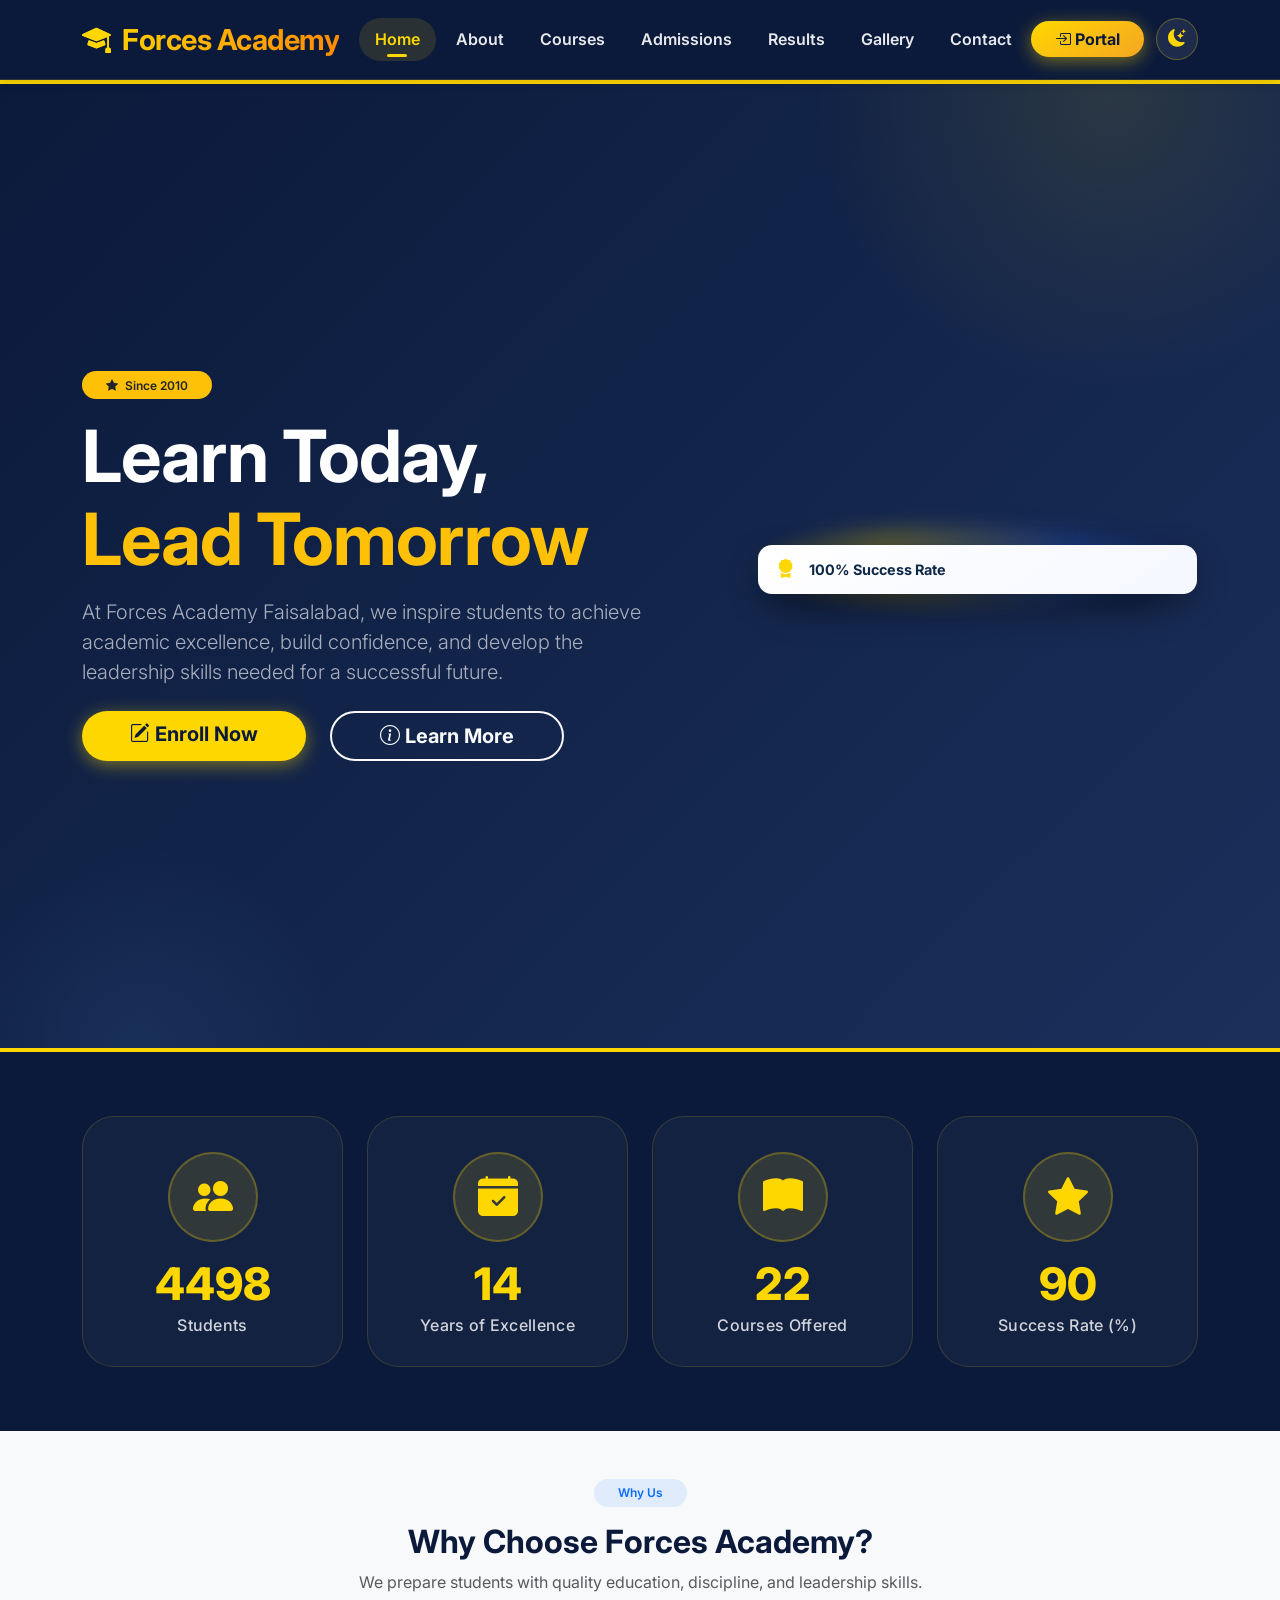
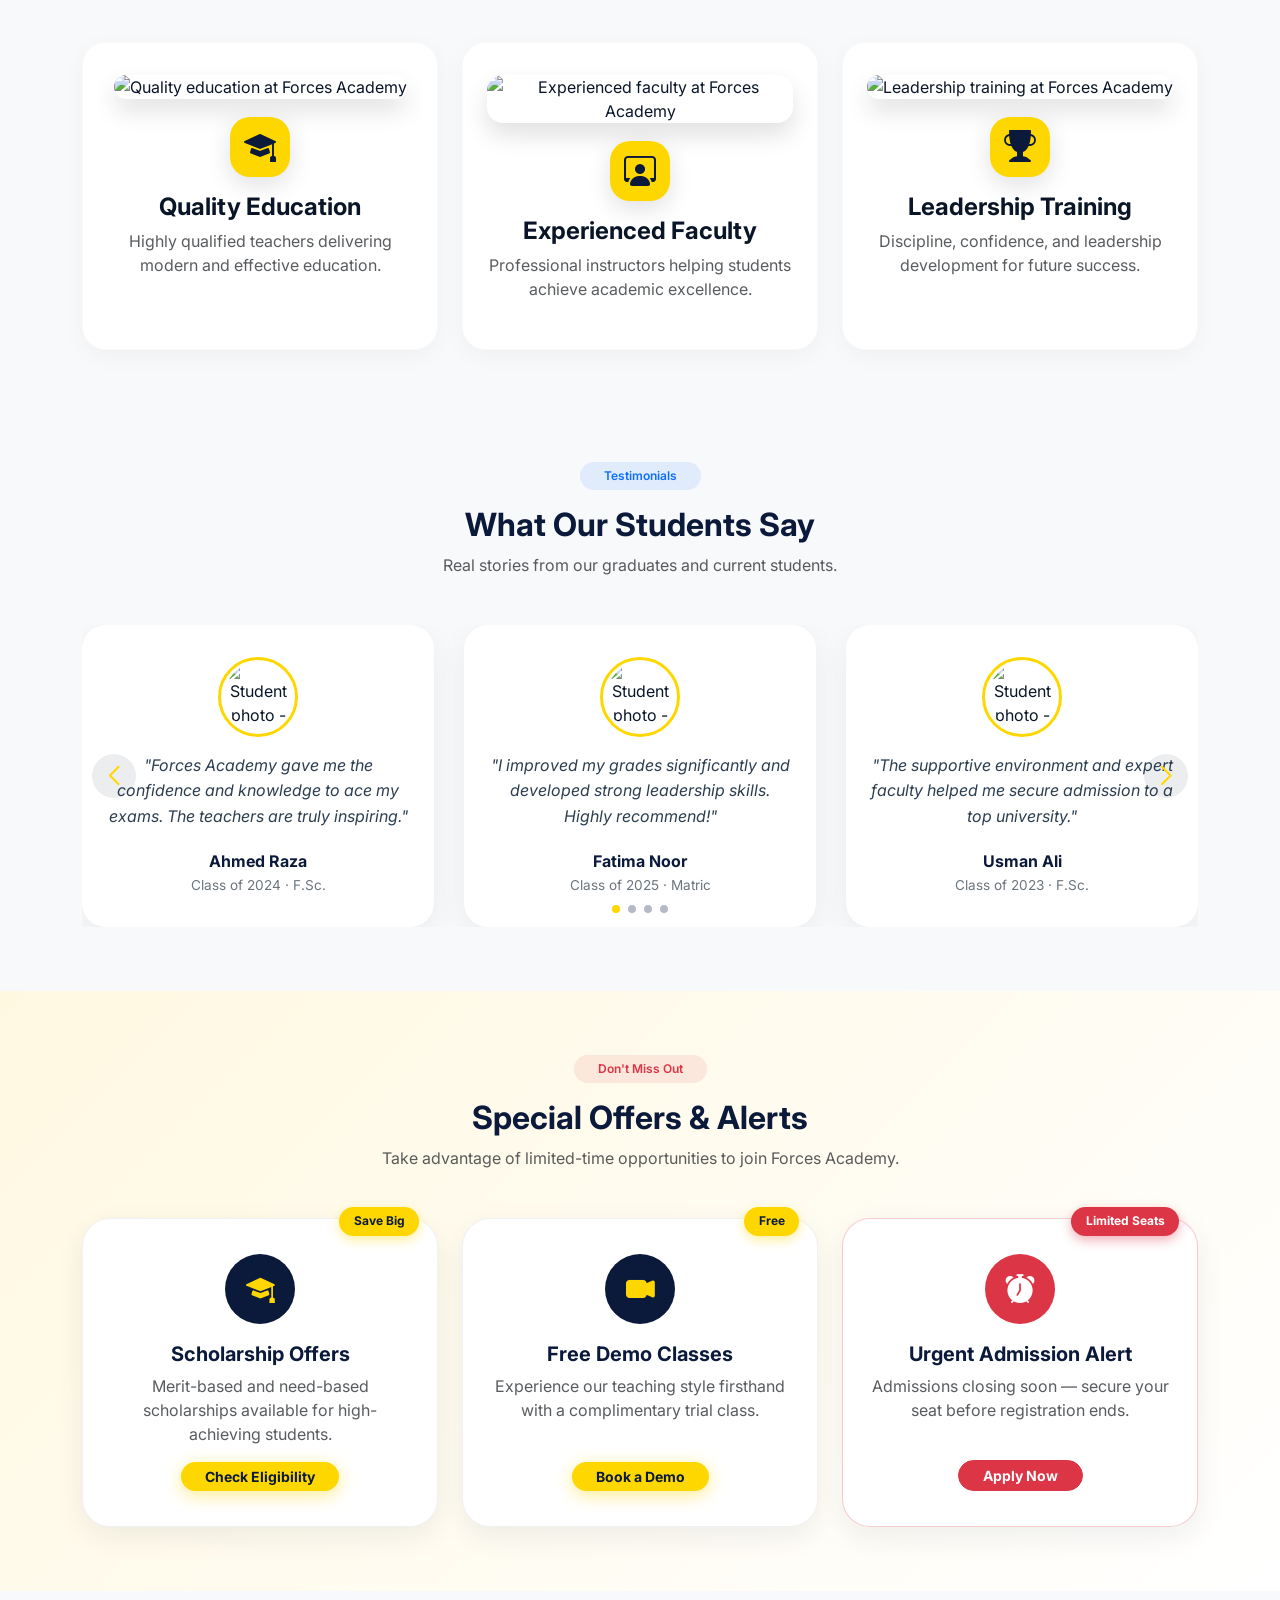
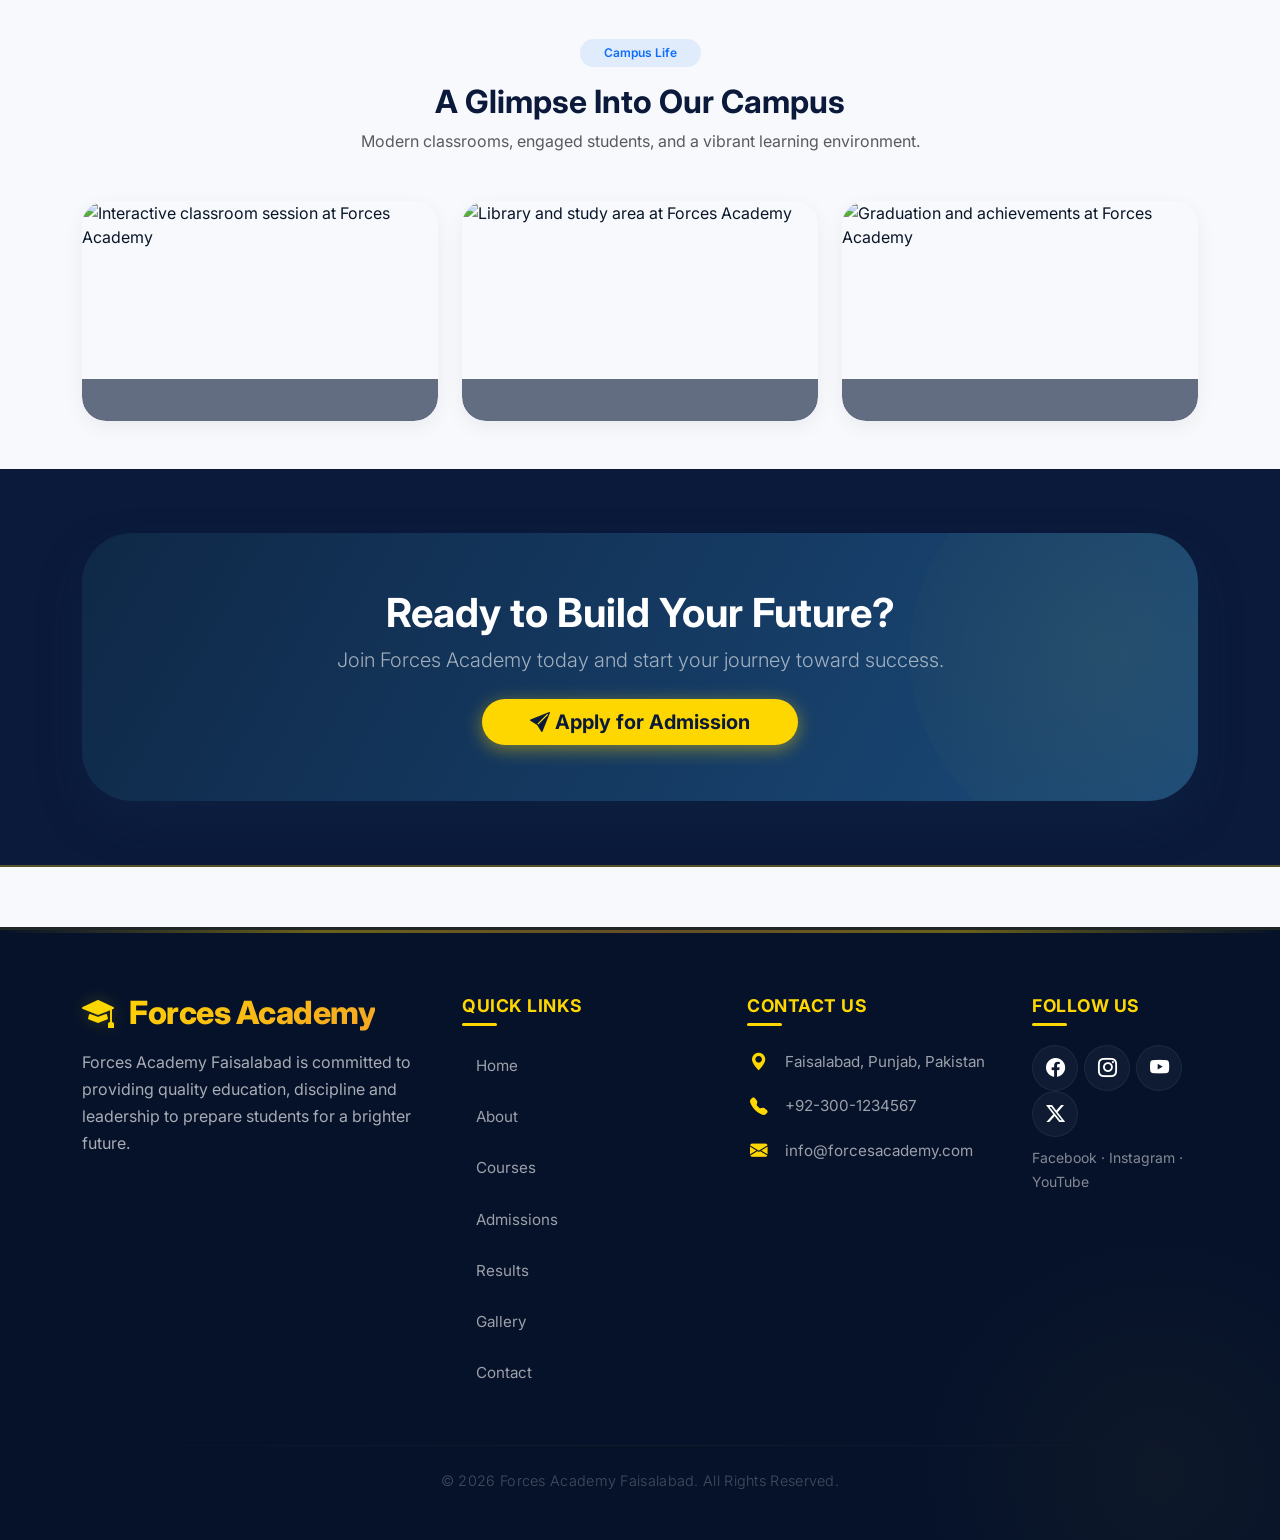
==== index.html @ ab567c05 "Describe the changes" ====
<!DOCTYPE html>
<html lang="en">

<head>
    <meta charset="UTF-8">
    <meta name="viewport" content="width=device-width, initial-scale=1.0">
    <title>Forces Academy Faisalabad</title>

    <!-- ===== SEO META TAGS ===== -->
    <meta name="description" content="Forces Academy Faisalabad offers quality education, experienced faculty and leadership training for Matric &amp; F.Sc students. Enroll today and lead tomorrow.">
    <meta name="keywords" content="Forces Academy, Forces Academy Faisalabad, best academy in Faisalabad, F.Sc academy, Matric academy, admissions Faisalabad, leadership training, tuition academy Punjab">
    <meta name="author" content="Forces Academy Faisalabad">
    <meta property="og:title" content="Forces Academy Faisalabad — Learn Today, Lead Tomorrow">
    <meta property="og:description" content="Quality education, experienced faculty and leadership training at Forces Academy Faisalabad. Join us and build your future today.">
    <meta property="og:type" content="website">
    <meta property="og:image" content="images/logo.png">
    <meta property="og:url" content="https://forcesacademyofficial.github.io/index.html">

    <!-- ===== FAVICON ===== -->
    <link rel="icon" type="image/svg+xml" href="data:image/svg+xml,%3Csvg xmlns='http://www.w3.org/2000/svg' viewBox='0 0 64 64'%3E%3Ccircle cx='32' cy='32' r='32' fill='%230b1a3b'/%3E%3Ctext x='32' y='42' font-size='26' font-family='Arial, sans-serif' font-weight='bold' fill='%23ffd700' text-anchor='middle'%3EFA%3C/text%3E%3C/svg%3E">

    <!-- Bootstrap CSS -->
    <link href="https://cdn.jsdelivr.net/npm/bootstrap@5.3.3/dist/css/bootstrap.min.css" rel="stylesheet">

    <!-- Bootstrap Icons -->
    <link rel="stylesheet" href="https://cdn.jsdelivr.net/npm/bootstrap-icons@1.11.3/font/bootstrap-icons.min.css">

    <!-- Google Fonts -->
    <link rel="preconnect" href="https://fonts.googleapis.com">
    <link rel="preconnect" href="https://fonts.gstatic.com" crossorigin>
    <link href="https://fonts.googleapis.com/css2?family=Inter:opsz,wght@14..32,400;14..32,600;14..32,700;14..32,800&display=swap" rel="stylesheet">

    <!-- Swiper.js CSS (Testimonials slider) -->
    <link rel="stylesheet" href="https://cdn.jsdelivr.net/npm/swiper@11/swiper-bundle.min.css" />

    <!-- Custom stylesheet -->
    <link rel="stylesheet" href="css/style.css">

    <style>
        /* ===== Smooth Scroll ===== */
        html {
            scroll-behavior: smooth;
        }

        /* ===== Back to Top Button ===== */
        #backToTopBtn {
            position: fixed;
            bottom: 30px;
            right: 30px;
            z-index: 1050;
            width: 50px;
            height: 50px;
            border-radius: 50%;
            background: #ffd700;
            color: #0b1a3b;
            border: none;
            font-size: 1.4rem;
            display: flex;
            align-items: center;
            justify-content: center;
            box-shadow: 0 8px 20px rgba(0, 0, 0, 0.25);
            opacity: 0;
            visibility: hidden;
            transform: translateY(20px);
            transition: opacity 0.3s ease, transform 0.3s ease, visibility 0.3s ease, background 0.2s ease;
            cursor: pointer;
        }
        #backToTopBtn.show {
            opacity: 1;
            visibility: visible;
            transform: translateY(0);
        }
        #backToTopBtn:hover {
            background: #e6c200;
            transform: translateY(-4px);
        }
        @media (max-width: 768px) {
            #backToTopBtn {
                bottom: 20px;
                right: 20px;
                width: 44px;
                height: 44px;
                font-size: 1.2rem;
            }
        }

        /* Gold top/bottom border lines on hero, matching other pages */
        #hero {
            border-top: 4px solid #ffd700;
            border-bottom: 4px solid #ffd700;
            position: relative;
            overflow: hidden;
        }

        /* =====================================================
           STEP 2 — PAGE LOAD ANIMATIONS
           ===================================================== */

        /* ---------- 1) Hero heading: fade in on page load ---------- */
        /* Subtle fade + gentle rise, staggered so heading leads the rest of the hero content in. */
        #hero .badge,
        #hero h1,
        #hero .lead,
        #hero .d-flex.flex-wrap.gap-3,
        #hero .hero-visual {
            opacity: 0;
            transform: translateY(24px);
            animation: heroFadeUp 0.8s ease forwards;
        }

        #hero .badge { animation-delay: 0.1s; }
        #hero h1     { animation-delay: 0.25s; }
        #hero .lead  { animation-delay: 0.4s; }
        #hero .d-flex.flex-wrap.gap-3 { animation-delay: 0.55s; }
        #hero .hero-visual { animation-delay: 0.4s; }

        @keyframes heroFadeUp {
            from { opacity: 0; transform: translateY(24px); }
            to   { opacity: 1; transform: translateY(0); }
        }

        /* Subtle floating motion for the achievement chip */
        #hero .float-chip {
            animation: chipFloat 3.2s ease-in-out infinite;
        }
        @keyframes chipFloat {
            0%, 100% { transform: translateY(0); }
            50% { transform: translateY(-8px); }
        }

        /* Smooth hover lift for the CTA buttons */
        #hero .btn {
            transition: transform 0.25s ease, box-shadow 0.25s ease;
        }
        #hero .btn:hover {
            transform: translateY(-3px);
            box-shadow: 0 8px 22px rgba(0,0,0,0.25);
        }

        /* ---------- 2) Stats cards: slide up when scrolled into view ---------- */
        /* ---------- 3) "Why Choose Us" cards: appear one by one with a slight delay ---------- */
        /* Both use the same base "hidden" state + fadeSlideUp keyframe. JS (IntersectionObserver)
           adds .reveal-in and staggers each item's animation-delay when the section enters the viewport. */
        .stat-item,
        .card-feature {
            opacity: 0;
            transform: translateY(35px);
        }
        .stat-item.reveal-in,
        .card-feature.reveal-in {
            animation: fadeSlideUp 0.7s ease forwards;
        }
        @keyframes fadeSlideUp {
            to {
                opacity: 1;
                transform: translateY(0);
            }
        }

        /* ===== STATS SECTION - ROUND DESIGN ===== */
        #stats-section {
            background: #0b1a3b;
            color: #fff;
            padding: 4rem 0;
        }

        .stat-item {
            text-align: center;
            background: rgba(255, 255, 255, 0.04);
            border: 1px solid rgba(255, 215, 0, 0.15);
            border-radius: 2rem;
            padding: 2.2rem 1rem 1.8rem;
            transition: all 0.3s ease;
        }

        .stat-item:hover {
            background: rgba(255, 255, 255, 0.07);
            border-color: rgba(255, 215, 0, 0.4);
            transform: translateY(-6px);
            box-shadow: 0 14px 32px rgba(0, 0, 0, 0.3);
        }

        .stat-icon {
            width: 90px;
            height: 90px;
            border-radius: 50%;
            background: rgba(255, 215, 0, 0.12);
            border: 2px solid rgba(255, 215, 0, 0.25);
            display: flex;
            align-items: center;
            justify-content: center;
            margin: 0 auto 1rem;
            transition: all 0.3s ease;
        }

        .stat-item:hover .stat-icon {
            background: rgba(255, 215, 0, 0.2);
            border-color: #ffd700;
            transform: scale(1.05);
        }

        .stat-icon i {
            font-size: 2.5rem;
            color: #ffd700;
        }

        .stat-number {
            font-size: 2.8rem;
            font-weight: 800;
            line-height: 1.2;
            color: #ffd700;
            margin-bottom: 0.1rem;
        }

        .stat-label {
            font-size: 1rem;
            opacity: 0.8;
            letter-spacing: 0.3px;
            font-weight: 500;
        }
        .section-divider{
            height: 80px;
            background: linear-gradient(
                to bottom,
                #1a2f5a,
                #10244d,
                #0b1a3b
            );
        }

        /* ===== TESTIMONIALS SECTION ===== */
        #testimonials-section {
            background: #f8f9fa;
            padding: 4rem 0;
        }

        .testimonial-card {
            background: #fff;
            border-radius: 1.5rem;
            padding: 2rem 1.5rem;
            box-shadow: 0 8px 30px rgba(0, 0, 0, 0.06);
            text-align: center;
            transition: transform 0.2s ease;
            height: 100%;
            display: flex;
            flex-direction: column;
            justify-content: center;
        }

        .testimonial-card:hover {
            transform: translateY(-4px);
        }

        .testimonial-avatar {
            width: 80px;
            height: 80px;
            border-radius: 50%;
            object-fit: cover;
            margin: 0 auto 1rem;
            border: 3px solid #ffd700;
            padding: 3px;
            background: #fff;
        }

        .testimonial-quote {
            font-size: 1rem;
            color: #2c3e50;
            font-style: italic;
            margin-bottom: 1.25rem;
            line-height: 1.6;
            flex: 1;
        }

        .testimonial-name {
            font-weight: 700;
            color: #0b1a3b;
            margin-bottom: 0.1rem;
        }

        .testimonial-class {
            font-size: 0.85rem;
            color: #6c757d;
        }

        /* Swiper custom overrides */
        .swiper-button-next,
        .swiper-button-prev {
            color: #ffd700 !important;
            background: rgba(11, 26, 59, 0.08);
            width: 44px;
            height: 44px;
            border-radius: 50%;
            transition: background 0.2s;
        }

        .swiper-button-next:hover,
        .swiper-button-prev:hover {
            background: rgba(11, 26, 59, 0.16);
        }

        .swiper-button-next::after,
        .swiper-button-prev::after {
            font-size: 1.2rem !important;
            font-weight: 700;
        }

        .swiper-pagination-bullet {
            background: #0b1a3b !important;
            opacity: 0.3;
        }
        .swiper-pagination-bullet-active {
            background: #ffd700 !important;
            opacity: 1;
        }

        /* ===== ADDITIONAL CTA BANNER (Scholarship / Demo / Urgent) ===== */
        #extra-cta {
            background: linear-gradient(135deg, #fff8e1 0%, #ffffff 100%);
            padding: 4rem 0;
        }

        .promo-card {
            background: #fff;
            border-radius: 1.75rem;
            padding: 2.2rem 1.6rem;
            text-align: center;
            height: 100%;
            box-shadow: 0 10px 30px rgba(11, 26, 59, 0.07);
            border: 1px solid rgba(11, 26, 59, 0.06);
            transition: 0.25s ease;
            position: relative;
            display: flex;
            flex-direction: column;
        }
        .promo-card p {
            flex: 1;
        }
        .promo-card .btn {
            align-self: center;
        }
        .promo-card:hover {
            transform: translateY(-6px);
            box-shadow: 0 18px 40px rgba(11, 26, 59, 0.12);
        }
        .promo-card .promo-icon {
            width: 70px;
            height: 70px;
            border-radius: 50%;
            background: #0b1a3b;
            color: #ffd700;
            font-size: 1.8rem;
            display: flex;
            align-items: center;
            justify-content: center;
            margin: 0 auto 1.1rem;
        }
        .promo-card.urgent {
            border: 1px solid rgba(220, 53, 69, 0.25);
        }
        .promo-card.urgent .promo-icon {
            background: #dc3545;
            color: #fff;
            animation: pulseRing 1.8s ease-in-out infinite;
        }
        @keyframes pulseRing {
            0%, 100% { box-shadow: 0 0 0 0 rgba(220, 53, 69, 0.35); }
            50% { box-shadow: 0 0 0 10px rgba(220, 53, 69, 0); }
        }
        .promo-badge {
            position: absolute;
            top: -12px;
            right: 18px;
            background: #ffd700;
            color: #0b1a3b;
            font-weight: 700;
            font-size: 0.75rem;
            padding: 0.35rem 0.9rem;
            border-radius: 50px;
            box-shadow: 0 4px 12px rgba(255, 215, 0, 0.4);
        }
        .promo-badge.urgent-badge {
            background: #dc3545;
            color: #fff;
            box-shadow: 0 4px 12px rgba(220, 53, 69, 0.4);
        }
        .promo-card h5 {
            color: #0b1a3b;
            font-weight: 700;
        }

        /* ===== MAIN CTA SECTION (Separate from Footer) ===== */
        #main-cta{
            background: #0b1a3b;
            padding: 4rem 0;
            margin-bottom: 60px;
            border-bottom: 2px solid rgba(255,215,0,0.3);
        }

        /* Footer */
        footer{
            background: #06122a;
            padding: 4rem 0 2rem;
            margin-top: 60px;
        }

        /* ---- rest of the page styling ---- */
        body {
            font-family: 'Inter', sans-serif;
        }

        #mainNav {
            background: #0b1a3b;
            box-shadow: 0 2px 10px rgba(0, 0, 0, 0.15);
            padding: 0.8rem 0;
        }
        .navbar-brand {
            font-size: 1.5rem;
            letter-spacing: -0.5px;
        }
        .navbar-brand i {
            color: #ffd700;
        }
        .nav-link {
            color: rgba(255, 255, 255, 0.7) !important;
            font-weight: 600;
            padding: 0.6rem 1rem !important;
            border-radius: 50px;
            transition: all 0.2s;
        }
        .nav-link:hover,
        .nav-link.active {
            color: #fff !important;
            background: rgba(255, 215, 0, 0.15);
        }
        .btn-warning {
            background: #ffd700;
            border: none;
            color: #0b1a3b;
        }
        .btn-warning:hover {
            background: #e6c200;
            color: #0b1a3b;
        }

        /* ===== Student Portal button — made to stand out clearly ===== */
        .btn-portal {
            background: linear-gradient(135deg, #ffe14d, #ffd700);
            color: #0b1a3b !important;
            font-weight: 800;
            box-shadow: 0 0 0 2px rgba(255, 215, 0, 0.25), 0 6px 16px rgba(255, 215, 0, 0.35);
            transition: transform 0.25s ease, box-shadow 0.25s ease, background 0.2s ease;
        }
        .btn-portal:hover {
            background: linear-gradient(135deg, #fff3b0, #ffd700);
            color: #0b1a3b !important;
            transform: translateY(-3px);
            box-shadow: 0 0 0 2px rgba(255, 215, 0, 0.4), 0 10px 24px rgba(255, 215, 0, 0.45);
        }

        #hero {
            background: linear-gradient(135deg, #0b1a3b 0%, #1a2f5a 100%);
            min-height: 100vh;
            display: flex;
            align-items: center;
        }
        #hero .overlay {
            width: 100%;
            padding: 2rem 0;
        }
        #hero .hero-visual {
            position: relative;
            display: inline-block;
        }
        #hero .hero-visual img {
            max-width: 100%;
            height: auto;
            border-radius: 30px;
            box-shadow: 0 20px 40px rgba(0, 0, 0, 0.4);
        }
        #hero .float-chip {
            position: absolute;
            bottom: 10px;
            right: -10px;
            background: #ffd700;
            color: #0b1a3b;
            font-weight: 700;
            padding: 0.6rem 1.5rem;
            border-radius: 50px;
            box-shadow: 0 8px 20px rgba(255, 215, 0, 0.35);
            font-size: 0.95rem;
        }
        #hero .float-chip i {
            margin-right: 6px;
        }

        /* features */
        .card-feature {
            background: #fff;
            border-radius: 1.5rem;
            padding: 2rem 1.5rem;
            box-shadow: 0 6px 24px rgba(0, 0, 0, 0.04);
            transition: 0.2s;
            position: relative;
            overflow: hidden;
        }
        .card-feature:hover {
            box-shadow: 0 12px 36px rgba(0, 0, 0, 0.08);
        }
        .card-feature .icon {
            width: 60px;
            height: 60px;
            border-radius: 20px;
            background: #ffd700;
            color: #0b1a3b;
            font-size: 2rem;
            display: flex;
            align-items: center;
            justify-content: center;
            margin: 0 auto 1rem;
        }
        .feature-img {
            width: 100%;
            height: 160px;
            object-fit: cover;
            border-radius: 1rem;
            margin-bottom: 1rem;
        }

        #campus-gallery .gallery-item {
            border-radius: 1.5rem;
            overflow: hidden;
            position: relative;
            box-shadow: 0 6px 20px rgba(0, 0, 0, 0.06);
        }
        #campus-gallery .gallery-item img {
            width: 100%;
            height: 220px;
            object-fit: cover;
            transition: 0.3s;
        }
        #campus-gallery .gallery-item:hover img {
            transform: scale(1.02);
        }
        #campus-gallery .gallery-caption {
            position: absolute;
            bottom: 0;
            left: 0;
            width: 100%;
            padding: 0.8rem 1rem;
            background: rgba(11, 26, 59, 0.7);
            color: #fff;
            font-weight: 600;
            backdrop-filter: blur(4px);
        }

        /* ===== FOOTER - SEPARATED SECTIONS ===== */
        footer {
            background: #06122a;
            padding: 4rem 0 2rem;
            color: #fff;
        }

        .footer-brand {
            font-size: 1.8rem;
            font-weight: 800;
            margin-bottom: 1rem;
        }
        .footer-brand i {
            color: #ffd700;
        }
        .footer-about-text {
            color: rgba(255, 255, 255, 0.65);
            font-size: 1rem;
            line-height: 1.7;
        }

        .footer-heading {
            color: #ffd700;
            font-size: 1.1rem;
            font-weight: 700;
            margin-bottom: 1.2rem;
            letter-spacing: 0.5px;
            position: relative;
            padding-bottom: 0.6rem;
        }
        .footer-heading::after {
            content: '';
            position: absolute;
            bottom: 0;
            left: 0;
            width: 35px;
            height: 3px;
            background: #ffd700;
            border-radius: 10px;
        }

        .quick-link {
            color: rgba(255, 255, 255, 0.6);
            text-decoration: none;
            transition: 0.2s;
            display: inline-block;
            margin-bottom: 0.4rem;
            font-size: 0.95rem;
        }
        .quick-link:hover {
            color: #ffd700;
            padding-left: 6px;
        }

        .contact-info {
            color: rgba(255, 255, 255, 0.6);
            margin-bottom: 0.6rem;
            font-size: 0.95rem;
            display: flex;
            align-items: center;
            gap: 8px;
        }
        .contact-info i {
            color: #ffd700;
            width: 22px;
            font-size: 1.1rem;
            flex-shrink: 0;
        }

        .social-link {
            display: inline-flex;
            align-items: center;
            justify-content: center;
            width: 44px;
            height: 44px;
            border-radius: 50%;
            background: rgba(255, 255, 255, 0.06);
            color: #fff;
            font-size: 1.3rem;
            transition: 0.2s;
            text-decoration: none;
            margin-right: 6px;
        }
        .social-link:hover {
            background: #ffd700;
            color: #0b1a3b;
            transform: translateY(-3px);
        }

        .footer-divider {
            border-color: rgba(255, 255, 255, 0.08);
            margin: 2rem 0 1.5rem;
        }
        .copyright {
            color: rgba(255, 255, 255, 0.4);
            font-size: 0.9rem;
            text-align: center;
        }

        @media (max-width: 768px) {
            .stat-number {
                font-size: 2.2rem;
            }
            .stat-icon {
                width: 70px;
                height: 70px;
            }
            .stat-icon i {
                font-size: 2rem;
            }
            #hero .display-2 {
                font-size: 2.6rem;
            }
            #hero .float-chip {
                position: relative;
                bottom: auto;
                right: auto;
                margin-top: 1rem;
                display: inline-block;
            }
            .cta-section {
                padding: 2rem 1.5rem;
            }
            .footer-heading::after {
                left: 50%;
                transform: translateX(-50%);
            }
            .footer-heading {
                text-align: center;
            }
            .contact-info {
                justify-content: center;
            }
            .quick-link {
                display: block;
                text-align: center;
            }
            .social-link {
                margin: 0 4px;
            }
        }

        /* ===== DARK MODE TOGGLE BUTTON ===== */
        #darkModeToggle {
            width: 42px;
            height: 42px;
            border-radius: 50%;
            display: inline-flex;
            align-items: center;
            justify-content: center;
            background: rgba(255, 255, 255, 0.08);
            border: 1px solid rgba(255, 215, 0, 0.3);
            color: #ffd700;
            font-size: 1.1rem;
            transition: 0.25s ease;
            margin-left: 0.75rem;
        }
        #darkModeToggle:hover {
            background: rgba(255, 215, 0, 0.18);
            transform: translateY(-2px) rotate(15deg);
        }

        /* ===== DARK MODE THEME ===== */
        body.dark-mode {
            background: #0a1226;
            color: #e6e8ee;
        }
        body.dark-mode #features,
        body.dark-mode #campus-gallery {
            background: #0f1a34 !important;
        }
        body.dark-mode .card-feature {
            background: #16213f;
            box-shadow: 0 6px 24px rgba(0, 0, 0, 0.35);
        }
        body.dark-mode .card-feature h4 {
            color: #f2f2f2;
        }
        body.dark-mode .card-feature p.text-muted {
            color: #a9b1c6 !important;
        }
        body.dark-mode #testimonials-section {
            background: #0f1a34;
        }
        body.dark-mode .testimonial-card {
            background: #16213f;
            box-shadow: 0 8px 30px rgba(0, 0, 0, 0.35);
        }
        body.dark-mode .testimonial-quote {
            color: #dcdfe6;
        }
        body.dark-mode .testimonial-name {
            color: #ffd700;
        }
        body.dark-mode .testimonial-class {
            color: #a9b1c6;
        }
        body.dark-mode #extra-cta {
            background: linear-gradient(135deg, #16213f 0%, #0f1a34 100%);
        }
        body.dark-mode .promo-card {
            background: #16213f;
            border-color: rgba(255, 215, 0, 0.08);
        }
        body.dark-mode .promo-card h5,
        body.dark-mode .promo-card p {
            color: #e6e8ee !important;
        }
        body.dark-mode .text-primary {
            color: #ffd700 !important;
        }
        body.dark-mode h2,
        body.dark-mode h3 {
            color: #f2f2f2;
        }
        body.dark-mode .text-muted {
            color: #a9b1c6 !important;
        }
        body.dark-mode #campus-gallery .gallery-item {
            box-shadow: 0 6px 20px rgba(0, 0, 0, 0.35);
        }
        body.dark-mode .bg-light {
            background: #0f1a34 !important;
        }

        /* Respect users who prefer reduced motion */
        @media (prefers-reduced-motion: reduce) {
            #hero .badge,
            #hero h1,
            #hero .lead,
            #hero .d-flex.flex-wrap.gap-3,
            #hero .hero-visual,
            #hero .float-chip,
            .stat-item,
            .card-feature {
                animation: none !important;
                opacity: 1 !important;
                transform: none !important;
            }
        }
    </style>
</head>

<body>
    <!-- Apply saved theme immediately to avoid a flash of the wrong mode -->
    <script>
        if (localStorage.getItem('theme') === 'dark') {
            document.body.classList.add('dark-mode');
        }
    </script>

    <!-- ================= NAVBAR ================= -->
    <nav class="navbar navbar-expand-lg navbar-dark sticky-top" id="mainNav">
        <div class="container">
            <a class="navbar-brand fw-bold" href="index.html">
                <i class="bi bi-mortarboard-fill"></i> Forces Academy
            </a>
            <button class="navbar-toggler border-0" type="button" data-bs-toggle="collapse" data-bs-target="#navMenu">
                <span class="navbar-toggler-icon"></span>
            </button>
            <div class="collapse navbar-collapse" id="navMenu">
                <ul class="navbar-nav mx-auto gap-1">
                    <li class="nav-item"><a class="nav-link active" href="index.html">Home</a></li>
                    <li class="nav-item"><a class="nav-link" href="about.html">About</a></li>
                    <li class="nav-item"><a class="nav-link" href="courses.html">Courses</a></li>
                    <li class="nav-item"><a class="nav-link" href="admissions.html">Admissions</a></li>
                    <li class="nav-item"><a class="nav-link" href="results.html">Results</a></li>
                    <li class="nav-item"><a class="nav-link" href="gallery.html">Gallery</a></li>
                    <li class="nav-item"><a class="nav-link" href="contact.html">Contact</a></li>
                </ul>
                <a href="#" class="btn btn-warning btn-portal rounded-pill px-4 fw-bold">
                    <i class="bi bi-box-arrow-in-right"></i> Portal
                </a>
                <button id="darkModeToggle" type="button" title="Toggle dark mode" aria-label="Toggle dark mode">
                    <i class="bi bi-moon-stars-fill" id="darkModeIcon"></i>
                </button>
            </div>
        </div>
    </nav>

    <!-- ================= HERO SECTION ================= -->
    <section id="hero">
        <div class="overlay">
            <div class="container">
                <div class="row align-items-center min-vh-100 py-5">
                    <div class="col-lg-7 text-white">
                        <span class="badge bg-warning text-dark px-4 py-2 rounded-pill mb-3 fw-semibold">
                            <i class="bi bi-star-fill me-1"></i> Since 2010
                        </span>
                        <h1 class="display-2 fw-bold mb-3">
                            Learn Today, <br><span class="text-warning">Lead Tomorrow</span>
                        </h1>
                        <p class="lead mb-4 opacity-75" style="max-width: 90%;">
                            At Forces Academy Faisalabad, we inspire students to achieve academic excellence,
                            build confidence, and develop the leadership skills needed for a successful future.
                        </p>
                        <div class="d-flex flex-wrap gap-3">
                            <a href="admissions.html" class="btn btn-warning btn-lg rounded-pill px-5 me-2 fw-bold">
                                <i class="bi bi-pencil-square"></i> Enroll Now
                            </a>
                            <a href="about.html" class="btn btn-outline-light btn-lg rounded-pill px-5 fw-bold">
                                <i class="bi bi-info-circle"></i> Learn More
                            </a>
                        </div>
                    </div>
                    <div class="col-lg-5 text-center mt-4 mt-lg-0">
                        <div class="hero-visual d-inline-block">
                            <img src="https://static-assets.codecademy.com/assets/homepage/value-props/v1/module-2-desktop.webp"
                                 alt="Students learning at Forces Academy Faisalabad" 
                                 loading="eager"
                                 width="500" height="400">
                            <div class="float-chip">
                                <i class="bi bi-award-fill"></i> 100% Success Rate
                            </div>
                        </div>
                    </div>
                </div>
            </div>
        </div>
    </section>

    <section id="stats-section">
        <div class="container">
            <div class="row g-4 text-center">

                <!-- Students -->
                <div class="col-lg-3 col-md-6 col-12">
                    <div class="stat-item">
                        <div class="stat-icon">
                            <i class="bi bi-people-fill"></i>
                        </div>
                        <div class="stat-number" data-count="5000">0</div>
                        <div class="stat-label">Students</div>
                    </div>
                </div>

                <!-- Years -->
                <div class="col-lg-3 col-md-6 col-12">
                    <div class="stat-item">
                        <div class="stat-icon">
                            <i class="bi bi-calendar-check-fill"></i>
                        </div>
                        <div class="stat-number" data-count="16">0</div>
                        <div class="stat-label">Years of Excellence</div>
                    </div>
                </div>

                <!-- Courses -->
                <div class="col-lg-3 col-md-6 col-12">
                    <div class="stat-item">
                        <div class="stat-icon">
                            <i class="bi bi-book-fill"></i>
                        </div>
                        <div class="stat-number" data-count="25">0</div>
                        <div class="stat-label">Courses Offered</div>
                    </div>
                </div>

                <!-- Success -->
                <div class="col-lg-3 col-md-6 col-12">
                    <div class="stat-item">
                        <div class="stat-icon">
                            <i class="bi bi-star-fill"></i>
                        </div>
                        <div class="stat-number" data-count="100">0</div>
                        <div class="stat-label">Success Rate (%)</div>
                    </div>
                </div>

            </div>
        </div>
    </section>

    <!-- ================= FEATURES SECTION ================= -->
    <section class="py-5 bg-light" id="features">
        <div class="container">
            <div class="text-center mb-5">
                <span class="badge bg-primary bg-opacity-10 text-primary px-4 py-2 rounded-pill fw-semibold">Why Us</span>
                <h2 class="fw-bold mt-3" style="color: #0b1a3b;">Why Choose Forces Academy?</h2>
                <p class="text-muted" style="max-width: 600px; margin: 0 auto;">
                    We prepare students with quality education, discipline, and leadership skills.
                </p>
            </div>

            <div class="row g-4">
                <div class="col-md-4">
                    <div class="card-feature h-100 text-center">
                        <img class="feature-img" src="https://images.unsplash.com/photo-1509062522246-3755977927d7?auto=format&fit=crop&w=600&q=80" alt="Quality education at Forces Academy" loading="lazy" width="600" height="160">
                        <div class="icon"><i class="bi bi-mortarboard-fill"></i></div>
                        <h4 class="fw-bold mt-2">Quality Education</h4>
                        <p class="text-muted">Highly qualified teachers delivering modern and effective education.</p>
                    </div>
                </div>
                <div class="col-md-4">
                    <div class="card-feature h-100 text-center">
                        <img class="feature-img" src="https://images.unsplash.com/photo-1580582932707-520aed937b7b?auto=format&fit=crop&w=600&q=80" alt="Experienced faculty at Forces Academy" loading="lazy" width="600" height="160">
                        <div class="icon"><i class="bi bi-person-workspace"></i></div>
                        <h4 class="fw-bold mt-2">Experienced Faculty</h4>
                        <p class="text-muted">Professional instructors helping students achieve academic excellence.</p>
                    </div>
                </div>
                <div class="col-md-4">
                    <div class="card-feature h-100 text-center">
                        <img class="feature-img" src="https://images.unsplash.com/photo-1523240795612-9a054b0db644?auto=format&fit=crop&w=600&q=80" alt="Leadership training at Forces Academy" loading="lazy" width="600" height="160">
                        <div class="icon"><i class="bi bi-trophy-fill"></i></div>
                        <h4 class="fw-bold mt-2">Leadership Training</h4>
                        <p class="text-muted">Discipline, confidence, and leadership development for future success.</p>
                    </div>
                </div>
            </div>
        </div>
    </section>

    <!-- ================= TESTIMONIALS SLIDER ================= -->
    <section id="testimonials-section">
        <div class="container">
            <div class="text-center mb-5">
                <span class="badge bg-primary bg-opacity-10 text-primary px-4 py-2 rounded-pill fw-semibold">Testimonials</span>
                <h2 class="fw-bold mt-3" style="color: #0b1a3b;">What Our Students Say</h2>
                <p class="text-muted" style="max-width: 600px; margin: 0 auto;">Real stories from our graduates and current students.</p>
            </div>

            <!-- Swiper -->
            <div class="swiper testimonialSwiper">
                <div class="swiper-wrapper">
                    <!-- Card 1 -->
                    <div class="swiper-slide">
                        <div class="testimonial-card">
                            <img src="https://randomuser.me/api/portraits/men/32.jpg" alt="Student photo - Ahmed Raza" class="testimonial-avatar" loading="lazy" width="80" height="80">
                            <p class="testimonial-quote">"Forces Academy gave me the confidence and knowledge to ace my exams. The teachers are truly inspiring."</p>
                            <div class="testimonial-name">Ahmed Raza</div>
                            <div class="testimonial-class">Class of 2024 · F.Sc.</div>
                        </div>
                    </div>
                    <!-- Card 2 -->
                    <div class="swiper-slide">
                        <div class="testimonial-card">
                            <img src="https://randomuser.me/api/portraits/women/44.jpg" alt="Student photo - Fatima Noor" class="testimonial-avatar" loading="lazy" width="80" height="80">
                            <p class="testimonial-quote">"I improved my grades significantly and developed strong leadership skills. Highly recommend!"</p>
                            <div class="testimonial-name">Fatima Noor</div>
                            <div class="testimonial-class">Class of 2025 · Matric</div>
                        </div>
                    </div>
                    <!-- Card 3 -->
                    <div class="swiper-slide">
                        <div class="testimonial-card">
                            <img src="https://randomuser.me/api/portraits/men/75.jpg" alt="Student photo - Usman Ali" class="testimonial-avatar" loading="lazy" width="80" height="80">
                            <p class="testimonial-quote">"The supportive environment and expert faculty helped me secure admission to a top university."</p>
                            <div class="testimonial-name">Usman Ali</div>
                            <div class="testimonial-class">Class of 2023 · F.Sc.</div>
                        </div>
                    </div>
                    <!-- Card 4 -->
                    <div class="swiper-slide">
                        <div class="testimonial-card">
                            <img src="https://randomuser.me/api/portraits/women/68.jpg" alt="Student photo - Sana Tariq" class="testimonial-avatar" loading="lazy" width="80" height="80">
                            <p class="testimonial-quote">"Forces Academy is more than a school; it's a community that pushes you to be your best self."</p>
                            <div class="testimonial-name">Sana Tariq</div>
                            <div class="testimonial-class">Class of 2026 · Intermediate</div>
                        </div>
                    </div>
                </div>

                <!-- Navigation buttons -->
                <div class="swiper-button-next"></div>
                <div class="swiper-button-prev"></div>
                <div class="swiper-pagination"></div>
            </div>
        </div>
    </section>

    <!-- ================= ADDITIONAL CTA BANNER (Scholarship / Demo / Urgent) ================= -->
    <section id="extra-cta">
        <div class="container">
            <div class="text-center mb-5">
                <span class="badge bg-danger bg-opacity-10 text-danger px-4 py-2 rounded-pill fw-semibold">Don't Miss Out</span>
                <h2 class="fw-bold mt-3" style="color: #0b1a3b;">Special Offers &amp; Alerts</h2>
                <p class="text-muted" style="max-width: 600px; margin: 0 auto;">
                    Take advantage of limited-time opportunities to join Forces Academy.
                </p>
            </div>
            <div class="row g-4">
                <div class="col-md-4">
                    <div class="promo-card h-100">
                        <span class="promo-badge">Save Big</span>
                        <div class="promo-icon"><i class="bi bi-mortarboard-fill"></i></div>
                        <h5>Scholarship Offers</h5>
                        <p class="text-muted mb-3">Merit-based and need-based scholarships available for high-achieving students.</p>
                        <a href="admissions.html" class="btn btn-warning rounded-pill px-4 fw-bold btn-sm">Check Eligibility</a>
                    </div>
                </div>
                <div class="col-md-4">
                    <div class="promo-card h-100">
                        <span class="promo-badge">Free</span>
                        <div class="promo-icon"><i class="bi bi-camera-video-fill"></i></div>
                        <h5>Free Demo Classes</h5>
                        <p class="text-muted mb-3">Experience our teaching style firsthand with a complimentary trial class.</p>
                        <a href="contact.html" class="btn btn-warning rounded-pill px-4 fw-bold btn-sm">Book a Demo</a>
                    </div>
                </div>
                <div class="col-md-4">
                    <div class="promo-card urgent h-100">
                        <span class="promo-badge urgent-badge">Limited Seats</span>
                        <div class="promo-icon"><i class="bi bi-alarm-fill"></i></div>
                        <h5>Urgent Admission Alert</h5>
                        <p class="text-muted mb-3">Admissions closing soon — secure your seat before registration ends.</p>
                        <a href="admissions.html" class="btn btn-danger rounded-pill px-4 fw-bold btn-sm">Apply Now</a>
                    </div>
                </div>
            </div>
        </div>
    </section>

    <!-- ================= CAMPUS GALLERY SECTION ================= -->
    <section class="py-5" id="campus-gallery">
        <div class="container">
            <div class="text-center mb-5">
                <span class="badge bg-primary bg-opacity-10 text-primary px-4 py-2 rounded-pill fw-semibold">Campus Life</span>
                <h2 class="fw-bold mt-3" style="color: #0b1a3b;">A Glimpse Into Our Campus</h2>
                <p class="text-muted" style="max-width: 600px; margin: 0 auto;">
                    Modern classrooms, engaged students, and a vibrant learning environment.
                </p>
            </div>
            <div class="row g-4">
                <div class="col-md-4">
                    <div class="gallery-item">
                        <img src="https://images.unsplash.com/photo-1571260899304-425eee4c7efc?auto=format&fit=crop&w=700&q=80" alt="Interactive classroom session at Forces Academy" loading="lazy" width="700" height="220">
                        <div class="gallery-caption">Interactive Classrooms</div>
                    </div>
                </div>
                <div class="col-md-4">
                    <div class="gallery-item">
                        <img src="https://images.unsplash.com/photo-1497633762265-9d179a990aa6?auto=format&fit=crop&w=700&q=80" alt="Library and study area at Forces Academy" loading="lazy" width="700" height="220">
                        <div class="gallery-caption">Library &amp; Study Zones</div>
                    </div>
                </div>
                <div class="col-md-4">
                    <div class="gallery-item">
                        <img src="https://images.unsplash.com/photo-1541339907198-e08756dedf3f?auto=format&fit=crop&w=700&q=80" alt="Graduation and achievements at Forces Academy" loading="lazy" width="700" height="220">
                        <div class="gallery-caption">Celebrating Achievements</div>
                    </div>
                </div>
            </div>
        </div>
    </section>

    <!-- ================= MAIN CTA SECTION (Separate from Footer) ================= -->
    <section id="main-cta">
        <div class="container">
            <div class="cta-section text-center text-white">
                <h2 class="fw-bold display-6">Ready to Build Your Future?</h2>
                <p class="lead opacity-75 mb-4">Join Forces Academy today and start your journey toward success.</p>
                <a href="admissions.html" class="btn btn-warning btn-lg rounded-pill px-5 fw-bold">
                    <i class="bi bi-send-fill"></i> Apply for Admission
                </a>
            </div>
        </div>
    </section>

    <!-- ================= FOOTER - SEPARATED SECTIONS ================= -->
    <footer>
        <div class="container">
            <div class="row g-4">

                <!-- ===== COLUMN 1: ACADEMY INFO ===== -->
                <div class="col-lg-4 col-md-6">
                    <h3 class="footer-brand">
                        <i class="bi bi-mortarboard-fill"></i> Forces Academy
                    </h3>
                    <p class="footer-about-text">
                        Forces Academy Faisalabad is committed to providing quality education, discipline and leadership to prepare students for a brighter future.
                    </p>
                </div>

                <!-- ===== COLUMN 2: QUICK LINKS ===== -->
                <div class="col-lg-3 col-md-6">
                    <h5 class="footer-heading">Quick Links</h5>
                    <ul class="list-unstyled">
                        <li><a href="index.html" class="quick-link">Home</a></li>
                        <li><a href="about.html" class="quick-link">About</a></li>
                        <li><a href="courses.html" class="quick-link">Courses</a></li>
                        <li><a href="admissions.html" class="quick-link">Admissions</a></li>
                        <li><a href="results.html" class="quick-link">Results</a></li>
                        <li><a href="gallery.html" class="quick-link">Gallery</a></li>
                        <li><a href="contact.html" class="quick-link">Contact</a></li>
                    </ul>
                </div>

                <!-- ===== COLUMN 3: CONTACT US ===== -->
                <div class="col-lg-3 col-md-6">
                    <h5 class="footer-heading">Contact Us</h5>
                    <p class="contact-info">
                        <i class="bi bi-geo-alt-fill"></i> Faisalabad, Punjab, Pakistan
                    </p>
                    <p class="contact-info">
                        <i class="bi bi-telephone-fill"></i> +92-300-1234567
                    </p>
                    <p class="contact-info">
                        <i class="bi bi-envelope-fill"></i> info@forcesacademy.com
                    </p>
                </div>

                <!-- ===== COLUMN 4: FOLLOW US ===== -->
                <div class="col-lg-2 col-md-6">
                    <h5 class="footer-heading">Follow Us</h5>
                    <div class="d-flex flex-wrap">
                        <a href="https://www.facebook.com/forcesacademyofficial" 
                           target="_blank" 
                           class="social-link facebook"
                           title="Follow us on Facebook">
                            <i class="bi bi-facebook"></i>
                        </a>
                        <a href="https://www.instagram.com/forcesacademyofficial" 
                           target="_blank" 
                           class="social-link instagram"
                           title="Follow us on Instagram">
                            <i class="bi bi-instagram"></i>
                        </a>
                        <a href="https://www.youtube.com/@forcesacademyofficial" 
                           target="_blank" 
                           class="social-link youtube"
                           title="Subscribe on YouTube">
                            <i class="bi bi-youtube"></i>
                        </a>
                        <a href="https://twitter.com/forcesacademy" 
                           target="_blank" 
                           class="social-link twitter"
                           title="Follow us on Twitter">
                            <i class="bi bi-twitter-x"></i>
                        </a>
                    </div>
                    <div class="mt-2">
                        <small class="text-white-50">Facebook · Instagram · YouTube</small>
                    </div>
                </div>

            </div>

            <hr class="footer-divider">
            <div class="text-center">
                <p class="copyright">© 2026 Forces Academy Faisalabad. All Rights Reserved.</p>
            </div>
        </div>
    </footer>

    <!-- ================= BACK TO TOP BUTTON ================= -->
    <button id="backToTopBtn" type="button" aria-label="Back to top" title="Back to top">
        <i class="bi bi-arrow-up"></i>
    </button>

    <!-- Bootstrap JS -->
    <script src="https://cdn.jsdelivr.net/npm/bootstrap@5.3.3/dist/js/bootstrap.bundle.min.js"></script>

    <!-- Swiper.js JS -->
    <script src="https://cdn.jsdelivr.net/npm/swiper@11/swiper-bundle.min.js"></script>

    <!-- ================= INLINE JS (Stats + Swiper + Reveal Animations) ================= -->
    <script>
        document.addEventListener('DOMContentLoaded', function() {

            // ---------- DARK MODE TOGGLE ----------
            const darkModeToggle = document.getElementById('darkModeToggle');
            const darkModeIcon = document.getElementById('darkModeIcon');

            function syncDarkModeIcon() {
                if (document.body.classList.contains('dark-mode')) {
                    darkModeIcon.className = 'bi bi-sun-fill';
                } else {
                    darkModeIcon.className = 'bi bi-moon-stars-fill';
                }
            }
            syncDarkModeIcon();

            darkModeToggle.addEventListener('click', function() {
                document.body.classList.toggle('dark-mode');
                const isDark = document.body.classList.contains('dark-mode');
                localStorage.setItem('theme', isDark ? 'dark' : 'light');
                syncDarkModeIcon();
            });

            // ---------- STAGGERED "APPEAR ONE BY ONE" REVEAL ----------
            // Used for: (a) the stats cards, (b) the "Why Choose Us" feature cards.
            // Each item's animation-delay is set based on its position, so items in the
            // same row/section fade + slide up one after another instead of all at once.
            function staggerReveal(itemSelector, containerEl, baseDelay) {
                if (!containerEl) return;
                const items = containerEl.querySelectorAll(itemSelector);
                const revealObserver = new IntersectionObserver((entries) => {
                    entries.forEach(entry => {
                        if (entry.isIntersecting) {
                            items.forEach((item, i) => {
                                item.style.animationDelay = (i * baseDelay) + 'ms';
                                item.classList.add('reveal-in');
                            });
                            revealObserver.unobserve(entry.target);
                        }
                    });
                }, { threshold: 0.2 });
                revealObserver.observe(containerEl);
            }

            // Stats cards: slide up together with a light 120ms stagger when the section scrolls into view.
            staggerReveal('.stat-item', document.getElementById('stats-section'), 120);

            // "Why Choose Us" cards: appear one by one with a 150ms delay between each.
            staggerReveal('.card-feature', document.getElementById('features'), 150);

            // ---------- ANIMATED STATS COUNTER ----------
            const statsSection = document.getElementById('stats-section');
            const statNumbers = document.querySelectorAll('.stat-number');
            let animated = false;

            function animateStats() {
                if (animated) return;
                animated = true;

                statNumbers.forEach(stat => {
                    const target = parseInt(stat.getAttribute('data-count'), 10);
                    const duration = 2000; // 2 seconds
                    const startTime = performance.now();

                    function updateCounter(currentTime) {
                        const elapsed = currentTime - startTime;
                        const progress = Math.min(elapsed / duration, 1);
                        // Ease-out cubic
                        const eased = 1 - Math.pow(1 - progress, 3);
                        const current = Math.round(eased * target);
                        stat.textContent = current;

                        if (progress < 1) {
                            requestAnimationFrame(updateCounter);
                        } else {
                            stat.textContent = target;
                        }
                    }
                    requestAnimationFrame(updateCounter);
                });
            }

            // Intersection Observer for stats
            const observer = new IntersectionObserver((entries) => {
                entries.forEach(entry => {
                    if (entry.isIntersecting) {
                        animateStats();
                        observer.unobserve(entry.target);
                    }
                });
            }, {
                threshold: 0.3
            });

            if (statsSection) {
                observer.observe(statsSection);
            }

            // ---------- TESTIMONIALS SLIDER (Swiper) ----------
            const swiper = new Swiper('.testimonialSwiper', {
                loop: true,
                autoplay: {
                    delay: 3500,
                    disableOnInteraction: false,
                },
                slidesPerView: 1,
                spaceBetween: 24,
                pagination: {
                    el: '.swiper-pagination',
                    clickable: true,
                },
                navigation: {
                    nextEl: '.swiper-button-next',
                    prevEl: '.swiper-button-prev',
                },
                breakpoints: {
                    768: {
                        slidesPerView: 2,
                        spaceBetween: 30,
                    },
                    1024: {
                        slidesPerView: 3,
                        spaceBetween: 30,
                    }
                }
            });

            // ---------- BACK TO TOP BUTTON ----------
            const backToTopBtn = document.getElementById('backToTopBtn');

            function toggleBackToTopBtn() {
                if (window.scrollY > 300) {
                    backToTopBtn.classList.add('show');
                } else {
                    backToTopBtn.classList.remove('show');
                }
            }

            window.addEventListener('scroll', toggleBackToTopBtn);
            toggleBackToTopBtn();

            backToTopBtn.addEventListener('click', function() {
                window.scrollTo({
                    top: 0,
                    behavior: 'smooth'
                });
            });

        });
    </script>

</body>

</html>
---- css/style.css ----
/* ============================================================
   HOME PAGE - FORCES ACADEMY
   Theme: Navy Blue & Gold | Font: Inter
   ============================================================ */

/* ---------- RESET & BASE ---------- */
* {
    margin: 0;
    padding: 0;
    box-sizing: border-box;
}

body {
    font-family: 'Inter', sans-serif;
    scroll-behavior: smooth;
    background: #f0f4ff;
    color: #0a1628;
}

/* ---------- NAVBAR ---------- */
#mainNav {
    background: linear-gradient(145deg, #0f2847, #1a3f6e);
    backdrop-filter: blur(6px);
    padding: 0.8rem 0;
    transition: all 0.3s ease;
    border-bottom: 1px solid rgba(255, 215, 0, 0.15);
    box-shadow: 0 4px 25px rgba(10, 26, 58, 0.35);
}

#mainNav .navbar-brand {
    letter-spacing: -0.5px;
    font-weight: 800;
    font-size: 1.8rem;
    background: linear-gradient(to right, #ffd700, #ff8c00);
    -webkit-background-clip: text;
    -webkit-text-fill-color: transparent;
    background-clip: text;
}

#mainNav .navbar-brand i {
    -webkit-text-fill-color: initial;
    color: #ffd700;
    margin-right: 6px;
}

#mainNav .navbar-toggler {
    border-color: rgba(255, 215, 0, 0.3);
}

#mainNav .navbar-toggler:focus {
    box-shadow: 0 0 0 3px rgba(255, 215, 0, 0.3);
}

.navbar-nav .nav-link {
    font-weight: 600;
    font-size: 1rem;
    padding: 0.6rem 1.2rem;
    color: rgba(255, 255, 255, 0.9) !important;
    transition: 0.3s;
    border-radius: 40px;
    position: relative;
}

.navbar-nav .nav-link:hover,
.navbar-nav .nav-link.active {
    color: #ffd700 !important;
    background: rgba(255, 215, 0, 0.12);
}

.navbar-nav .nav-link.active::after {
    content: '';
    position: absolute;
    bottom: 4px;
    left: 50%;
    transform: translateX(-50%);
    width: 20px;
    height: 3px;
    background: #ffd700;
    border-radius: 10px;
}

/* ---------- BUTTONS ---------- */
.btn-warning {
    background: linear-gradient(145deg, #ffd700, #f5a623);
    border: none;
    color: #0f2847;
    font-weight: 700;
    transition: 0.3s;
    box-shadow: 0 4px 18px rgba(255, 215, 0, 0.45);
}

.btn-warning:hover {
    transform: translateY(-2px);
    box-shadow: 0 8px 28px rgba(255, 215, 0, 0.6);
    background: linear-gradient(145deg, #ffe44d, #f5a623);
    color: #0f2847;
}

.btn-outline-light {
    border-width: 2px;
    font-weight: 600;
    transition: 0.3s;
}

.btn-outline-light:hover {
    background: rgba(255, 255, 255, 0.12);
    transform: translateY(-2px);
}

/* ---------- HERO SECTION ---------- */
#hero {
    background: linear-gradient(135deg, #0f2847 0%, #1a4a7a 50%, #0f2847 100%);
    position: relative;
    overflow: hidden;
}

#hero::before {
    content: '';
    position: absolute;
    top: -30%;
    right: -10%;
    width: 600px;
    height: 600px;
    background: radial-gradient(circle, rgba(255, 215, 0, 0.10) 0%, transparent 70%);
    border-radius: 50%;
    pointer-events: none;
}

#hero::after {
    content: '';
    position: absolute;
    bottom: -20%;
    left: -5%;
    width: 400px;
    height: 400px;
    background: radial-gradient(circle, rgba(100, 180, 255, 0.08) 0%, transparent 70%);
    border-radius: 50%;
    pointer-events: none;
}

#hero .overlay {
    position: relative;
    z-index: 2;
    padding: 2rem 0;
}

#hero h1.display-2 {
    font-weight: 800;
    line-height: 1.15;
    letter-spacing: -1px;
}

#hero .lead {
    max-width: 90%;
    color: rgba(255, 255, 255, 0.85);
}

/* Hero Visual with Blob */
#hero .hero-visual {
    position: relative;
    padding: 20px;
}

#hero .hero-visual::before {
    content: "";
    position: absolute;
    inset: 0;
    background: radial-gradient(circle at 30% 30%, rgba(255, 215, 0, 0.30), transparent 60%),
                radial-gradient(circle at 70% 70%, rgba(52, 110, 255, 0.30), transparent 60%);
    filter: blur(10px);
    border-radius: 40% 60% 55% 45% / 50% 45% 55% 50%;
    z-index: 0;
    animation: heroBlobMove 8s ease-in-out infinite;
}

@keyframes heroBlobMove {
    0%, 100% { transform: scale(1) rotate(0deg); }
    50% { transform: scale(1.05) rotate(6deg); }
}

#hero .hero-visual img {
    position: relative;
    z-index: 1;
    width: 100%;
    max-width: 420px;
    aspect-ratio: 4 / 3;
    object-fit: cover;
    border-radius: 24px;
    box-shadow: 0 25px 50px -12px rgba(0, 0, 0, 0.55);
    border: 6px solid rgba(255, 255, 255, 0.9);
}

/* Floating stat chip */
#hero .hero-visual .float-chip {
    position: absolute;
    z-index: 2;
    bottom: 10px;
    left: 0;
    background: linear-gradient(145deg, #ffffff, #f5f7ff);
    color: #0f2847;
    padding: 10px 18px;
    border-radius: 14px;
    box-shadow: 0 10px 30px rgba(0, 0, 0, 0.25);
    display: flex;
    align-items: center;
    gap: 8px;
    font-weight: 700;
    font-size: 0.9rem;
    animation: floatY 3s ease-in-out infinite;
}

#hero .hero-visual .float-chip i {
    color: #ffd700;
    font-size: 1.2rem;
}

@keyframes floatY {
    0%, 100% { transform: translateY(0px); }
    50% { transform: translateY(-8px); }
}

/* Stats Mini */
.stats-mini {
    background: rgba(255, 255, 255, 0.06);
    backdrop-filter: blur(10px);
    border-radius: 60px;
    padding: 1rem 2rem;
    border: 1px solid rgba(255, 255, 255, 0.08);
}

.stats-mini h3 {
    font-size: 1.8rem;
    margin-bottom: 0;
    color: #ffd700;
}

.stats-mini div {
    text-align: center;
}

.stats-mini span {
    color: rgba(255, 255, 255, 0.7);
}

/* ---------- FEATURES / CARDS ---------- */
.card-feature {
    background: white;
    border-radius: 28px;
    padding: 2rem 1.5rem;
    transition: 0.35s cubic-bezier(0.2, 0.9, 0.4, 1);
    border: 1px solid rgba(0, 0, 0, 0.02);
    box-shadow: 0 15px 40px -12px rgba(15, 40, 71, 0.08);
    height: 100%;
    position: relative;
    overflow: hidden;
}

.card-feature::before {
    content: '';
    position: absolute;
    top: 0;
    left: 0;
    right: 0;
    height: 4px;
    background: linear-gradient(90deg, #ffd700, #ff8c00);
    opacity: 0;
    transition: 0.3s;
}

.card-feature:hover::before {
    opacity: 1;
}

.card-feature:hover {
    transform: translateY(-12px);
    box-shadow: 0 30px 55px -18px rgba(15, 40, 71, 0.2);
    border-color: #ffd70040;
}

.card-feature .feature-img {
    width: 100%;
    height: 180px;
    object-fit: cover;
    border-radius: 16px;
    margin-bottom: 18px;
    box-shadow: 0 12px 25px rgba(0, 0, 0, 0.12);
    transition: transform 0.35s ease;
}

.card-feature:hover .feature-img {
    transform: scale(1.03);
}

.card-feature .icon {
    position: relative;
    margin-top: -50px;
    z-index: 2;
    width: 60px;
    height: 60px;
    display: flex;
    align-items: center;
    justify-content: center;
    background: #fff;
    border-radius: 50%;
    box-shadow: 0 8px 25px rgba(0, 0, 0, 0.12);
    margin-left: auto;
    margin-right: auto;
    font-size: 2rem;
    color: #d48c0c;
    transition: 0.3s;
}

.card-feature:hover .icon {
    background: linear-gradient(145deg, #ffd700, #ff8c00);
    color: #fff;
    transform: scale(1.05) rotate(-5deg);
}

.card-feature h5 {
    color: #0f2847;
    font-weight: 700;
    margin-top: 0.5rem;
}

/* ---------- STATISTICS BANNER ---------- */
.stats-banner {
    background: linear-gradient(145deg, #0f2847, #1a4a7a);
    border-radius: 40px;
    padding: 2.8rem 1rem;
    box-shadow: 0 20px 45px -10px #0f284760;
    position: relative;
    overflow: hidden;
}

.stats-banner::before {
    content: '';
    position: absolute;
    top: -50%;
    right: -20%;
    width: 300px;
    height: 300px;
    background: radial-gradient(circle, rgba(255, 215, 0, 0.06), transparent);
    border-radius: 50%;
}

.stats-banner h2 {
    font-size: 2.8rem;
    font-weight: 800;
    letter-spacing: -0.5px;
    transition: 0.3s;
    color: #ffd700;
}

.stats-banner h2:hover {
    transform: scale(1.05);
}

.stats-banner i {
    color: #ffd700;
    margin-right: 6px;
}

.stats-banner p {
    font-size: 1rem;
    margin-bottom: 0;
    color: rgba(255, 255, 255, 0.75);
}

/* ---------- CAMPUS GALLERY ---------- */
#campus-gallery .gallery-item {
    position: relative;
    overflow: hidden;
    border-radius: 18px;
    box-shadow: 0 15px 35px rgba(0, 0, 0, 0.15);
    cursor: pointer;
}

#campus-gallery .gallery-item img {
    width: 100%;
    height: 260px;
    object-fit: cover;
    transition: transform 0.5s ease;
    display: block;
}

#campus-gallery .gallery-item:hover img {
    transform: scale(1.08);
}

#campus-gallery .gallery-caption {
    position: absolute;
    inset: auto 0 0 0;
    background: linear-gradient(to top, rgba(15, 40, 71, 0.85), transparent);
    color: #fff;
    padding: 18px 16px 12px;
    font-weight: 700;
    font-size: 1.1rem;
    transform: translateY(10px);
    opacity: 0.9;
    transition: 0.3s;
}

#campus-gallery .gallery-item:hover .gallery-caption {
    transform: translateY(0);
    opacity: 1;
}

/* ---------- CTA SECTION ---------- */
.cta-section {
    background: linear-gradient(120deg, #0f2847, #1a4a7a);
    border-radius: 50px;
    padding: 3.5rem 2rem;
    box-shadow: 0 20px 45px -8px #0f284780;
    position: relative;
    overflow: hidden;
}

.cta-section::before {
    content: '';
    position: absolute;
    top: -30%;
    right: -10%;
    width: 400px;
    height: 400px;
    background: radial-gradient(circle, rgba(255, 215, 0, 0.06), transparent);
    border-radius: 50%;
}

.cta-section .display-6 {
    font-weight: 800;
}

.cta-section .lead {
    color: rgba(255, 255, 255, 0.8);
}

/* ---------- FOOTER ---------- */
footer {
    background: #0a1a30;
    border-top: 1px solid #1a3a5a;
}

footer a {
    transition: 0.2s;
    text-decoration: none;
}

footer a:hover {
    color: #ffd700 !important;
    text-decoration: underline !important;
}

footer .list-unstyled li {
    margin-bottom: 6px;
}

footer .list-unstyled a {
    color: rgba(255, 255, 255, 0.6);
}

footer .list-unstyled a:hover {
    color: #ffd700 !important;
}

.social-btn {
    background: rgba(255, 255, 255, 0.05);
    border: 1px solid rgba(255, 255, 255, 0.08);
    border-radius: 40px;
    padding: 0.5rem 1.2rem;
    font-weight: 500;
    transition: 0.3s;
    color: white;
    text-decoration: none;
    display: inline-flex;
    align-items: center;
    gap: 6px;
}

.social-btn:hover {
    background: #ffd700;
    color: #0a1a30 !important;
    border-color: #ffd700;
    transform: translateY(-2px);
    text-decoration: none !important;
}

.social-btn i {
    font-size: 1.1rem;
}

/* ---------- UTILITY CLASSES ---------- */
.bg-soft-gold {
    background: linear-gradient(180deg, rgba(255, 215, 0, 0.06), rgba(255, 215, 0, 0.02));
}

.text-gold {
    color: #ffd700;
}

.border-gold-light {
    border-color: rgba(255, 215, 0, 0.25);
}

.shadow-gold {
    box-shadow: 0 8px 30px rgba(255, 215, 0, 0.2);
}

.rounded-4 {
    border-radius: 20px;
}

.bg-gradient-primary {
    background: linear-gradient(135deg, #0f2847, #1a4a7a);
}

/* ---------- RESPONSIVE ---------- */
@media (max-width: 1199px) {
    #hero h1.display-2 { font-size: 3.5rem; }
}

@media (max-width: 991px) {
    #hero .hero-visual .float-chip {
        left: 50%;
        transform: translateX(-50%);
        animation: none;
    }
    .stats-mini {
        flex-wrap: wrap;
        gap: 1rem;
        justify-content: center;
        border-radius: 30px;
        padding: 1rem;
    }
    .stats-banner h2 { font-size: 2.2rem; }
}

@media (max-width: 768px) {
    #hero { padding: 2rem 0; }
    #hero h1.display-2 { font-size: 2.8rem; }
    #hero .lead { max-width: 100%; }
    #hero .hero-visual img { max-width: 320px; }
    .stats-banner { padding: 2rem 0.5rem; border-radius: 30px; }
    .stats-banner h2 { font-size: 2rem; }
    #campus-gallery .gallery-item img { height: 200px; }
    .cta-section { padding: 2.5rem 1.5rem; border-radius: 30px; }
    .cta-section .display-6 { font-size: 1.8rem; }
    .card-feature { padding: 1.5rem 1rem; }
}

@media (max-width: 576px) {
    #hero h1.display-2 { font-size: 2.2rem; }
    #hero .hero-visual img { max-width: 260px; }
    #hero .hero-visual .float-chip {
        font-size: 0.75rem;
        padding: 6px 14px;
        bottom: 5px;
    }
    .stats-mini {
        flex-direction: column;
        gap: 0.5rem;
        border-radius: 20px;
        padding: 0.8rem;
    }
    .stats-mini h3 { font-size: 1.4rem; }
    .stats-banner { padding: 1.5rem 0.5rem; border-radius: 24px; }
    .stats-banner h2 { font-size: 1.6rem; }
    .stats-banner .row .col-6 { margin-bottom: 1rem; }
    #campus-gallery .gallery-item img { height: 160px; }
    .cta-section { padding: 2rem 1rem; border-radius: 24px; }
    .cta-section .display-6 { font-size: 1.5rem; }
    .card-feature .icon {
        width: 50px;
        height: 50px;
        font-size: 1.5rem;
        margin-top: -40px;
    }
    footer .social-btn {
        padding: 0.4rem 0.8rem;
        font-size: 0.8rem;
    }
}

/* ---------- ANIMATIONS ---------- */
@keyframes fadeInUp {
    from { opacity: 0; transform: translateY(30px); }
    to { opacity: 1; transform: translateY(0); }
}

.fade-in-up {
    animation: fadeInUp 0.6s ease forwards;
}

/* ---------- PRINT ---------- */
@media print {
    #mainNav, #hero .hero-visual .float-chip, .btn, .social-btn {
        display: none !important;
    }
    body { background: white !important; }
    .card-feature, .stats-banner, .cta-section {
        box-shadow: none !important;
        border: 1px solid #ddd !important;
    }
}
/*/* ============================================================
   COURSES PAGE - FORCES ACADEMY
   Theme: Navy Blue & Gold | Font: Inter
   ============================================================ */

/* ---------- RESET & BASE ---------- */
* {
    margin: 0;
    padding: 0;
    box-sizing: border-box;
}

html {
    overflow-x: hidden;
    max-width: 100%;
}

body {
    font-family: 'Inter', sans-serif;
    scroll-behavior: smooth;
    background: #f8f9fc;
    color: #0a1628;
    overflow-x: hidden;
    max-width: 100%;
}

/* ---------- NAVBAR (shared) ---------- */
#mainNav {
    background: linear-gradient(145deg, #0f2847, #1a3f6e);
    backdrop-filter: blur(6px);
    padding: 0.8rem 0;
    transition: all 0.3s ease;
    border-bottom: 1px solid rgba(255, 215, 0, 0.15);
    box-shadow: 0 4px 25px rgba(10, 26, 58, 0.35);
}

#mainNav .navbar-brand {
    letter-spacing: -0.5px;
    font-weight: 800;
    font-size: 1.8rem;
    background: linear-gradient(to right, #ffd700, #ff8c00);
    -webkit-background-clip: text;
    -webkit-text-fill-color: transparent;
    background-clip: text;
}

#mainNav .navbar-brand i {
    -webkit-text-fill-color: initial;
    color: #ffd700;
    margin-right: 6px;
}

#mainNav .navbar-toggler {
    border-color: rgba(255, 215, 0, 0.3);
}

#mainNav .navbar-toggler:focus {
    box-shadow: 0 0 0 3px rgba(255, 215, 0, 0.3);
}

.navbar-nav .nav-link {
    font-weight: 600;
    font-size: 1rem;
    padding: 0.6rem 1.2rem;
    color: rgba(255, 255, 255, 0.9) !important;
    transition: 0.3s;
    border-radius: 40px;
    position: relative;
}

.navbar-nav .nav-link:hover,
.navbar-nav .nav-link.active {
    color: #ffd700 !important;
    background: rgba(255, 215, 0, 0.12);
}

.navbar-nav .nav-link.active::after {
    content: '';
    position: absolute;
    bottom: 4px;
    left: 50%;
    transform: translateX(-50%);
    width: 20px;
    height: 3px;
    background: #ffd700;
    border-radius: 10px;
}

/* ---------- BUTTONS ---------- */
.btn-warning {
    background: linear-gradient(145deg, #ffd700, #f5a623);
    border: none;
    color: #0f2847;
    font-weight: 700;
    transition: 0.3s;
    box-shadow: 0 4px 18px rgba(255, 215, 0, 0.45);
}

.btn-warning:hover {
    transform: translateY(-2px);
    box-shadow: 0 8px 28px rgba(255, 215, 0, 0.6);
    background: linear-gradient(145deg, #ffe44d, #f5a623);
    color: #0f2847;
}

.btn-outline-light {
    border-width: 2px;
    font-weight: 600;
    transition: 0.3s;
}

.btn-outline-light:hover {
    background: rgba(255, 255, 255, 0.12);
    transform: translateY(-2px);
}

/* ---------- HERO / PAGE HEADER ---------- */
.page-header {
    position: relative;
    background-image:
        linear-gradient(rgba(10, 20, 40, 0.86), rgba(10, 20, 40, 0.92)),
        url('https://picsum.photos/seed/forcesacademy-hero/1600/700');
    background-size: cover;
    background-position: center;
    overflow: hidden;
}

.courses-header {
    padding: 90px 0 70px;
}

.page-header::before {
    content: '';
    position: absolute;
    top: -50%;
    right: -20%;
    width: 600px;
    height: 600px;
    background: rgba(255, 193, 7, 0.08);
    border-radius: 50%;
    pointer-events: none;
}

.page-header::after {
    content: '';
    position: absolute;
    bottom: -30%;
    left: -10%;
    width: 400px;
    height: 400px;
    background: rgba(255, 193, 7, 0.05);
    border-radius: 50%;
    pointer-events: none;
}

.page-header h1 {
    text-shadow: 0 2px 10px rgba(0, 0, 0, 0.35);
    letter-spacing: -1px;
    position: relative;
    z-index: 1;
}

.page-header .lead {
    font-size: 1.2rem;
    line-height: 1.85;
    color: rgba(255, 255, 255, 0.85);
    max-width: 620px;
    margin: 0 auto;
    position: relative;
    z-index: 1;
}

.page-header .badge {
    font-size: 0.85rem;
    padding: 8px 16px;
    border-radius: 30px;
    font-weight: 600;
}

/* Gold pill badge above the hero title */
.badge-gold {
    background: linear-gradient(135deg, rgba(255, 215, 0, 0.15), rgba(255, 215, 0, 0.08));
    border: 1px solid rgba(255, 215, 0, 0.4);
    color: #ffd700;
    font-weight: 700;
    font-size: 0.85rem;
    letter-spacing: 0.5px;
    text-transform: uppercase;
    padding: 8px 20px;
    border-radius: 30px;
    position: relative;
    z-index: 1;
}

/* ---------- SECTION TITLES ---------- */
.section-title {
    font-weight: 800;
    font-size: 2.5rem;
    color: #0a1a2b;
    position: relative;
    display: inline-block;
    padding-bottom: 15px;
    letter-spacing: -0.5px;
}

.section-title::after {
    content: '';
    position: absolute;
    bottom: 0;
    left: 50%;
    transform: translateX(-50%);
    width: 70px;
    height: 4px;
    background: linear-gradient(90deg, #ffd700, #f5a623);
    border-radius: 4px;
}

.section-subtitle {
    color: #6c757d;
    font-size: 1.1rem;
    margin-top: 8px;
}

/* ---------- COURSE CARDS ---------- */
.course-card {
    display: flex;
    flex-direction: column;
    width: 100%;
    transition: all 0.4s cubic-bezier(0.165, 0.84, 0.44, 1);
    border-radius: 20px;
    overflow: hidden;
    height: 100%;
    border: none;
    background: #ffffff;
    box-shadow: 0 4px 20px rgba(0, 0, 0, 0.06);
    position: relative;
    opacity: 0;
    animation: fadeInUp 0.6s ease forwards;
}

.row.g-4 > div:nth-child(1) .course-card { animation-delay: 0.05s; }
.row.g-4 > div:nth-child(2) .course-card { animation-delay: 0.12s; }
.row.g-4 > div:nth-child(3) .course-card { animation-delay: 0.19s; }
.row.g-4 > div:nth-child(4) .course-card { animation-delay: 0.26s; }
.row.g-4 > div:nth-child(5) .course-card { animation-delay: 0.33s; }
.row.g-4 > div:nth-child(6) .course-card { animation-delay: 0.40s; }

.course-card::before {
    content: '';
    position: absolute;
    top: 0;
    left: 0;
    right: 0;
    height: 4px;
    background: linear-gradient(90deg, #ffd700, #ff9f00, #ffd700);
    background-size: 200% 100%;
    animation: shimmer 3s ease-in-out infinite;
    opacity: 0;
    transition: opacity 0.3s ease;
    z-index: 2;
}

@keyframes shimmer {
    0%, 100% { background-position: 0% 50%; }
    50% { background-position: 100% 50%; }
}

.course-card:hover::before {
    opacity: 1;
}

.course-card:hover {
    transform: translateY(-10px);
    box-shadow: 0 20px 60px rgba(10, 26, 43, 0.15) !important;
}

.course-card .card-header-icon {
    background: linear-gradient(135deg, #0a1a2b, #1a3a5a);
    height: 150px;
    position: relative;
    border-bottom: 4px solid #ffd700;
    overflow: hidden;
    flex-shrink: 0;
}

.course-card .card-header-icon img {
    width: 100%;
    height: 100%;
    object-fit: cover;
    display: block;
    transition: transform 0.5s ease;
}

.course-card .card-header-icon::before {
    content: '';
    position: absolute;
    inset: 0;
    background: linear-gradient(135deg, rgba(10, 26, 43, 0.55), rgba(10, 26, 43, 0.35));
    z-index: 1;
    transition: opacity 0.4s ease;
}

.course-card:hover .card-header-icon img {
    transform: scale(1.08);
}

.course-card .card-header-icon .card-header-caption {
    position: absolute;
    bottom: 10px;
    left: 14px;
    z-index: 2;
    color: #ffd700;
    font-size: 0.75rem;
    font-weight: 700;
    letter-spacing: 0.5px;
    text-transform: uppercase;
    text-shadow: 0 2px 6px rgba(0,0,0,0.6);
}

.course-card .card-body {
    display: flex;
    flex-direction: column;
    flex: 1 1 auto;
    padding: 1.8rem 1.5rem;
}

.course-card .card-title {
    font-weight: 800;
    font-size: 1.35rem;
    margin-bottom: 0.5rem;
    color: #0a1a2b;
    letter-spacing: -0.5px;
    display: flex;
    align-items: center;
    flex-wrap: wrap;
    gap: 8px;
}

.course-card .card-title .badge-new {
    font-size: 0.6rem;
    background: #28a745;
    color: #fff;
    padding: 3px 10px;
    border-radius: 20px;
    font-weight: 700;
    letter-spacing: 0.4px;
    text-transform: uppercase;
}

.course-card .card-text {
    font-size: 0.95rem;
    color: #6c757d;
    line-height: 1.7;
    margin-bottom: 12px;
}

.course-card .course-meta {
    display: flex;
    flex-wrap: wrap;
    gap: 8px;
    margin: 14px 0;
}

.course-card .course-meta .meta-item {
    background: #f0f2f5;
    padding: 5px 14px;
    border-radius: 20px;
    font-size: 0.78rem;
    color: #495057;
    display: inline-flex;
    align-items: center;
    gap: 5px;
    font-weight: 500;
    transition: all 0.3s ease;
}

.course-card:hover .course-meta .meta-item {
    background: #e9ecef;
}

.course-card .course-meta .meta-item i {
    color: #ffd700;
    font-size: 0.9rem;
}

.course-card .for-whom {
    font-size: 0.9rem;
    color: #0a1a2b;
    background: linear-gradient(135deg, #f8f9fa, #f1f3f5);
    padding: 10px 16px;
    border-radius: 10px;
    margin: 12px 0 16px 0;
    display: inline-block;
    width: 100%;
    text-align: center;
    font-weight: 600;
    border-left: 3px solid #ffd700;
}

.course-card .for-whom i {
    color: #ffd700;
    margin-right: 8px;
}

.course-card .btn-learn-more {
    margin-top: auto;
    background: transparent;
    border: 2px solid #ffd700;
    color: #0a1a2b;
    font-weight: 700;
    padding: 10px 25px;
    border-radius: 50px;
    transition: all 0.3s ease;
    width: 100%;
    position: relative;
    overflow: hidden;
    text-align: center;
    text-decoration: none;
    display: inline-block;
}

.course-card .btn-learn-more::before {
    content: '';
    position: absolute;
    top: 0;
    left: -100%;
    width: 100%;
    height: 100%;
    background: linear-gradient(90deg, transparent, rgba(255, 193, 7, 0.2), transparent);
    transition: all 0.5s ease;
}

.course-card .btn-learn-more:hover::before {
    left: 100%;
}

.course-card .btn-learn-more:hover {
    background: #ffd700;
    color: #0a1a2b;
    transform: scale(1.02);
    box-shadow: 0 8px 25px rgba(255, 193, 7, 0.3);
}

.course-card .btn-learn-more i {
    transition: all 0.3s ease;
}

.course-card .btn-learn-more:hover i {
    transform: translateX(6px);
}

/* Card Variants - accent colors flow through icon, top bar & meta chips */
.course-card.card-medical .card-header-icon { border-bottom-color: #dc3545; }
.course-card.card-medical .card-header-icon i { color: #dc3545; }
.course-card.card-medical .course-meta .meta-item i { color: #dc3545; }

.course-card.card-engineering .card-header-icon { border-bottom-color: #007bff; }
.course-card.card-engineering .card-header-icon i { color: #007bff; }
.course-card.card-engineering .course-meta .meta-item i { color: #007bff; }

.course-card.card-science .card-header-icon { border-bottom-color: #28a745; }
.course-card.card-science .card-header-icon i { color: #28a745; }
.course-card.card-science .course-meta .meta-item i { color: #28a745; }

.course-card.card-arts .card-header-icon { border-bottom-color: #6f42c1; }
.course-card.card-arts .card-header-icon i { color: #6f42c1; }
.course-card.card-arts .course-meta .meta-item i { color: #6f42c1; }

.course-card.card-entry .card-header-icon { border-bottom-color: #fd7e14; }
.course-card.card-entry .card-header-icon i { color: #fd7e14; }
.course-card.card-entry .course-meta .meta-item i { color: #fd7e14; }

.course-card.card-css .card-header-icon { border-bottom-color: #20c997; }
.course-card.card-css .card-header-icon i { color: #20c997; }
.course-card.card-css .course-meta .meta-item i { color: #20c997; }

/* ---------- COUNSELOR SECTION ---------- */
.counselor-section {
    background: linear-gradient(135deg, #f8f9fa, #e9ecef);
    border-radius: 20px;
    padding: 3rem 2rem;
    position: relative;
    overflow: hidden;
    max-width: 100%;
}

.counselor-section::before {
    content: '';
    position: absolute;
    top: -50%;
    right: -10%;
    width: 400px;
    height: 400px;
    background: rgba(255, 193, 7, 0.05);
    border-radius: 50%;
}

.counselor-section h4 {
    color: #0a1a2b;
    font-weight: 800;
    position: relative;
    z-index: 1;
}

.counselor-section p {
    position: relative;
    z-index: 1;
}

.btn-counselor {
    background: linear-gradient(145deg, #ffd700, #f5a623);
    border: none;
    color: #0a1a2b;
    font-weight: 700;
    padding: 12px 40px;
    transition: all 0.3s ease;
    border-radius: 50px;
    display: inline-block;
    text-decoration: none;
    box-shadow: 0 4px 18px rgba(255, 215, 0, 0.35);
    position: relative;
    z-index: 1;
}

.btn-counselor:hover {
    background: linear-gradient(145deg, #ffe44d, #f5a623);
    color: #0a1a2b;
    transform: translateY(-3px);
    box-shadow: 0 8px 30px rgba(255, 193, 7, 0.45);
}

/* ---------- FOOTER ---------- */
footer {
    background: linear-gradient(180deg, #0a1a2b 0%, #0d1f33 100%);
    border-top: 3px solid rgba(255, 215, 0, 0.15);
    padding: 4rem 0 2rem;
    margin-top: 3rem;
    position: relative;
    overflow: hidden;
}

footer::before {
    content: '';
    position: absolute;
    top: 0;
    left: 0;
    right: 0;
    height: 3px;
    background: linear-gradient(90deg, transparent, #ffd700, #f5a623, #ffd700, transparent);
    opacity: 0.6;
}

footer::after {
    content: '';
    position: absolute;
    bottom: -30%;
    right: -10%;
    width: 500px;
    height: 500px;
    background: radial-gradient(circle, rgba(255, 215, 0, 0.03), transparent 70%);
    border-radius: 50%;
    pointer-events: none;
}

footer a {
    transition: 0.2s;
    text-decoration: none;
}

footer a:hover {
    color: #ffd700 !important;
    text-decoration: underline !important;
}

footer .footer-brand {
    font-size: 2rem;
    font-weight: 800;
    letter-spacing: -0.5px;
    background: linear-gradient(135deg, #ffd700, #f5a623, #ffd700);
    background-size: 200% 200%;
    -webkit-background-clip: text;
    -webkit-text-fill-color: transparent;
    background-clip: text;
    animation: goldShine 4s ease-in-out infinite;
    display: inline-block;
}

@keyframes goldShine {
    0%, 100% { background-position: 0% 50%; }
    50% { background-position: 100% 50%; }
}

footer .footer-brand i {
    -webkit-text-fill-color: initial;
    color: #ffd700;
    margin-right: 10px;
    font-size: 2.2rem;
    filter: drop-shadow(0 0 8px rgba(255, 215, 0, 0.2));
}

footer .brand-tagline {
    color: rgba(255, 255, 255, 0.5);
    font-size: 1rem;
    margin-top: 6px;
    font-weight: 300;
    letter-spacing: 0.3px;
}

footer h5 {
    color: #ffd700;
    font-weight: 700;
    font-size: 1.1rem;
    letter-spacing: 0.8px;
    text-transform: uppercase;
    margin-bottom: 1.5rem;
    position: relative;
    display: inline-block;
}

footer h5::after {
    content: '';
    position: absolute;
    bottom: -6px;
    left: 0;
    width: 35px;
    height: 3px;
    background: linear-gradient(90deg, #ffd700, #f5a623);
    border-radius: 4px;
}

footer .quick-link {
    color: rgba(255, 255, 255, 0.6);
    text-decoration: none;
    display: inline-block;
    padding: 6px 0;
    font-weight: 400;
    font-size: 0.95rem;
    transition: all 0.3s ease;
    position: relative;
}

footer .quick-link::before {
    content: '›';
    color: #ffd700;
    margin-right: 6px;
    opacity: 0;
    transform: translateX(-8px);
    transition: all 0.3s ease;
    font-size: 1.2rem;
    font-weight: 700;
}

footer .quick-link:hover {
    color: #ffd700 !important;
    padding-left: 22px;
}

footer .quick-link:hover::before {
    opacity: 1;
    transform: translateX(0);
}

footer .list-unstyled li {
    margin-bottom: 6px;
}

footer .list-unstyled a {
    color: rgba(255, 255, 255, 0.6);
}

footer .list-unstyled a:hover {
    color: #ffd700 !important;
}

footer .contact-info {
    color: rgba(255, 255, 255, 0.7);
    font-size: 0.95rem;
    margin-bottom: 12px;
    display: flex;
    align-items: center;
    gap: 14px;
    transition: all 0.3s ease;
    padding: 6px 12px;
    border-radius: 10px;
}

footer .contact-info:hover {
    background: rgba(255, 215, 0, 0.05);
    color: #ffffff;
    transform: translateX(4px);
}

footer .contact-info i {
    color: #ffd700;
    font-size: 1.2rem;
    min-width: 28px;
    text-align: center;
    transition: all 0.3s ease;
}

footer .contact-info:hover i {
    transform: scale(1.15);
    color: #ffd700;
}

/* ---------- SOCIAL ICONS ---------- */
.social-link {
    display: inline-flex;
    align-items: center;
    justify-content: center;
    width: 48px;
    height: 48px;
    border-radius: 50%;
    background: rgba(255, 255, 255, 0.04);
    color: #ffffff;
    text-decoration: none;
    font-size: 1.3rem;
    transition: all 0.35s cubic-bezier(0.34, 1.56, 0.64, 1);
    border: 1px solid rgba(255, 255, 255, 0.06);
    position: relative;
}

.social-link::before {
    content: '';
    position: absolute;
    inset: -2px;
    border-radius: 50%;
    background: linear-gradient(135deg, rgba(255, 215, 0, 0.2), transparent);
    opacity: 0;
    transition: all 0.3s ease;
}

.social-link:hover {
    transform: translateY(-6px) scale(1.08);
    color: #ffffff !important;
    border-color: #ffd700;
}

.social-link:hover::before {
    opacity: 1;
}

.social-link.facebook:hover { background: #1877f2; box-shadow: 0 8px 25px rgba(24, 119, 242, 0.4); }
.social-link.instagram:hover { background: #e4405f; box-shadow: 0 8px 25px rgba(228, 64, 95, 0.4); }
.social-link.youtube:hover { background: #ff0000; box-shadow: 0 8px 25px rgba(255, 0, 0, 0.4); }
.social-link.twitter:hover { background: #000000; box-shadow: 0 8px 25px rgba(0, 0, 0, 0.4); }

footer .social-label {
    color: rgba(255, 255, 255, 0.3);
    font-size: 0.75rem;
    letter-spacing: 0.5px;
    margin-top: 8px;
}

footer hr {
    border: none;
    height: 1px;
    background: linear-gradient(90deg, transparent, rgba(255, 215, 0, 0.15), rgba(255, 215, 0, 0.25), rgba(255, 215, 0, 0.15), transparent);
    margin: 2.5rem 0 1.8rem;
}

footer .copyright {
    color: rgba(255, 255, 255, 0.3);
    font-size: 0.9rem;
    font-weight: 300;
    letter-spacing: 0.5px;
}

footer .copyright .academy-name {
    color: #ffd700;
    font-weight: 600;
}

/* ---------- BACK TO TOP ---------- */
footer .back-to-top {
    position: fixed;
    bottom: 30px;
    right: 30px;
    width: 50px;
    height: 50px;
    border-radius: 50%;
    background: linear-gradient(135deg, #ffd700, #f5a623);
    color: #0a1a2b;
    border: none;
    font-size: 1.3rem;
    cursor: pointer;
    box-shadow: 0 8px 30px rgba(255, 215, 0, 0.35);
    transition: all 0.3s ease;
    opacity: 0;
    transform: translateY(20px);
    pointer-events: none;
    z-index: 999;
}

footer .back-to-top.visible {
    opacity: 1;
    transform: translateY(0);
    pointer-events: all;
}

footer .back-to-top:hover {
    transform: translateY(-4px) scale(1.05);
    box-shadow: 0 12px 40px rgba(255, 215, 0, 0.5);
}

/* ---------- GALLERY / COUNSELOR IMAGES (shared components) ---------- */
.gallery-photo {
    width: 100%;
    height: 220px;
    object-fit: cover;
    border-radius: 14px;
    box-shadow: 0 10px 25px rgba(0, 0, 0, 0.15);
    transition: transform .3s ease;
}

.gallery-photo:hover {
    transform: scale(1.03);
}

.counselor-photo {
    width: 100%;
    max-width: 380px;
    border-radius: 16px;
    box-shadow: 0 12px 30px rgba(0, 0, 0, 0.18);
}

/* ---------- LEADERSHIP TEAM CARDS (About page) ---------- */
.leader-card {
    border-radius: 20px;
    overflow: hidden;
    transition: all 0.4s cubic-bezier(0.165, 0.84, 0.44, 1);
}

.leader-card:hover {
    transform: translateY(-8px);
    box-shadow: 0 20px 45px rgba(10, 26, 43, 0.18) !important;
}

.leader-img-wrapper {
    width: 100%;
    height: 280px;
    overflow: hidden;
    position: relative;
}

.leader-img-wrapper img {
    width: 100%;
    height: 100%;
    object-fit: cover;
    object-position: top center;
    display: block;
    transition: transform 0.5s ease;
}

.leader-card:hover .leader-img-wrapper img {
    transform: scale(1.06);
}

.leader-card .card-body {
    padding: 1.8rem 1.2rem;
}

.leader-card .badge {
    font-weight: 600;
    padding: 6px 14px;
    border-radius: 20px;
}

/* ---------- UTILITY ---------- */
.text-gold { color: #ffd700; }

.bg-soft-gold {
    background: linear-gradient(180deg, rgba(255, 215, 0, 0.06), rgba(255, 215, 0, 0.02));
}

.rounded-4 { border-radius: 20px; }

/* ---------- ANIMATIONS ---------- */
@keyframes fadeInUp {
    from { opacity: 0; transform: translateY(30px); }
    to { opacity: 1; transform: translateY(0); }
}

/* Respect reduced-motion preference */
@media (prefers-reduced-motion: reduce) {
    .course-card,
    .course-card::before,
    footer .footer-brand,
    footer .copyright .heart {
        animation: none !important;
        opacity: 1 !important;
    }
}

/* ---------- RESPONSIVE ---------- */
@media (max-width: 991px) {
    footer { padding: 3rem 0 1.5rem; }
    footer .footer-brand { font-size: 1.7rem; }
    .social-link { width: 44px; height: 44px; font-size: 1.2rem; }
}

@media (max-width: 768px) {
    .courses-header { padding: 55px 0 45px; text-align: center; }
    .page-header h1 { font-size: 2.2rem; }
    .page-header .lead { font-size: 1rem; }
    .section-title { font-size: 2rem; }
    .course-card .card-title { font-size: 1.1rem; }
    .course-card .card-header-icon i { font-size: 2.5rem; }
    .course-card .card-body { padding: 1.2rem; }
    .course-card .course-meta .meta-item { font-size: 0.7rem; padding: 3px 10px; }
    .counselor-section { padding: 1.5rem; }

    footer { padding: 2.5rem 0 1.5rem; text-align: center; }
    footer h5::after { left: 50%; transform: translateX(-50%); }
    footer .quick-link::before { display: none; }
    footer .quick-link:hover { padding-left: 0; }
    footer .contact-info { justify-content: center; padding: 6px 0; color: #ffffff !important; }
    footer .contact-info:hover { transform: none; }
    footer .footer-brand { font-size: 1.5rem; }
    footer .back-to-top { width: 44px; height: 44px; font-size: 1.1rem; bottom: 20px; right: 20px; }
}

@media (max-width: 576px) {
    .page-header h1 { font-size: 1.8rem; }
    .section-title { font-size: 1.6rem; }
    .course-card .card-header-icon i { font-size: 2rem; }
    .course-card .card-body { padding: 1rem; }
    .course-card .card-title { font-size: 1rem; }
    .course-card .card-text { font-size: 0.85rem; }
    .counselor-section .btn-counselor { padding: 10px 25px; font-size: 0.9rem; width: 100%; }

    footer { padding: 2rem 0 1.2rem; }
    footer .footer-brand { font-size: 1.3rem; }
    footer .footer-brand i { font-size: 1.8rem; }
    footer h5 { font-size: 0.95rem; }
    .social-link { width: 38px; height: 38px; font-size: 1rem; }
    footer .contact-info { font-size: 0.85rem; gap: 10px; }
    footer .contact-info i { font-size: 1rem; min-width: 22px; }
    footer .copyright { font-size: 0.75rem; }
    footer .back-to-top { width: 38px; height: 38px; font-size: 0.9rem; bottom: 15px; right: 15px; }
}

/* ---------- PRINT ---------- */
@media print {
    footer {
        background: #0a1a2b !important;
        -webkit-print-color-adjust: exact;
        print-color-adjust: exact;
        border-top: 2px solid #ffd700;
    }
    footer .social-link,
    footer .back-to-top {
        display: none !important;
    }
    footer .quick-link { color: #ffffff !important; }
}
/* ============================================================
   COURSES PAGE - FORCES ACADEMY
   Theme: Navy Blue & Gold | Font: Inter
   ============================================================ */

/* ---------- RESET & BASE ---------- */
* {
    margin: 0;
    padding: 0;
    box-sizing: border-box;
}

html {
    overflow-x: hidden;
    max-width: 100%;
}

body {
    font-family: 'Inter', sans-serif;
    scroll-behavior: smooth;
    background: #f8f9fc;
    color: #0a1628;
    overflow-x: hidden;
    max-width: 100%;
}

/* ---------- NAVBAR (shared) ---------- */
#mainNav {
    background: linear-gradient(145deg, #0f2847, #1a3f6e);
    backdrop-filter: blur(6px);
    padding: 0.8rem 0;
    transition: all 0.3s ease;
    border-bottom: 1px solid rgba(255, 215, 0, 0.15);
    box-shadow: 0 4px 25px rgba(10, 26, 58, 0.35);
}

#mainNav .navbar-brand {
    letter-spacing: -0.5px;
    font-weight: 800;
    font-size: 1.8rem;
    background: linear-gradient(to right, #ffd700, #ff8c00);
    -webkit-background-clip: text;
    -webkit-text-fill-color: transparent;
    background-clip: text;
}

#mainNav .navbar-brand i {
    -webkit-text-fill-color: initial;
    color: #ffd700;
    margin-right: 6px;
}

#mainNav .navbar-toggler {
    border-color: rgba(255, 215, 0, 0.3);
}

#mainNav .navbar-toggler:focus {
    box-shadow: 0 0 0 3px rgba(255, 215, 0, 0.3);
}

.navbar-nav .nav-link {
    font-weight: 600;
    font-size: 1rem;
    padding: 0.6rem 1.2rem;
    color: rgba(255, 255, 255, 0.9) !important;
    transition: 0.3s;
    border-radius: 40px;
    position: relative;
}

.navbar-nav .nav-link:hover,
.navbar-nav .nav-link.active {
    color: #ffd700 !important;
    background: rgba(255, 215, 0, 0.12);
}

.navbar-nav .nav-link.active::after {
    content: '';
    position: absolute;
    bottom: 4px;
    left: 50%;
    transform: translateX(-50%);
    width: 20px;
    height: 3px;
    background: #ffd700;
    border-radius: 10px;
}

/* ---------- BUTTONS ---------- */
.btn-warning {
    background: linear-gradient(145deg, #ffd700, #f5a623);
    border: none;
    color: #0f2847;
    font-weight: 700;
    transition: 0.3s;
    box-shadow: 0 4px 18px rgba(255, 215, 0, 0.45);
}

.btn-warning:hover {
    transform: translateY(-2px);
    box-shadow: 0 8px 28px rgba(255, 215, 0, 0.6);
    background: linear-gradient(145deg, #ffe44d, #f5a623);
    color: #0f2847;
}

.btn-outline-light {
    border-width: 2px;
    font-weight: 600;
    transition: 0.3s;
}

.btn-outline-light:hover {
    background: rgba(255, 255, 255, 0.12);
    transform: translateY(-2px);
}

/* ---------- HERO / PAGE HEADER ---------- */
.page-header {
    position: relative;
    background-image:
        linear-gradient(rgba(10, 20, 40, 0.86), rgba(10, 20, 40, 0.92)),
        url('https://picsum.photos/seed/forcesacademy-hero/1600/700');
    background-size: cover;
    background-position: center;
    overflow: hidden;
}

.courses-header {
    padding: 90px 0 70px;
}

.page-header::before {
    content: '';
    position: absolute;
    top: -50%;
    right: -20%;
    width: 600px;
    height: 600px;
    background: rgba(255, 193, 7, 0.08);
    border-radius: 50%;
    pointer-events: none;
}

.page-header::after {
    content: '';
    position: absolute;
    bottom: -30%;
    left: -10%;
    width: 400px;
    height: 400px;
    background: rgba(255, 193, 7, 0.05);
    border-radius: 50%;
    pointer-events: none;
}

.page-header h1 {
    text-shadow: 0 2px 10px rgba(0, 0, 0, 0.35);
    letter-spacing: -1px;
    position: relative;
    z-index: 1;
}

.page-header .lead {
    font-size: 1.2rem;
    line-height: 1.85;
    color: rgba(255, 255, 255, 0.85);
    max-width: 620px;
    margin: 0 auto;
    position: relative;
    z-index: 1;
}

.page-header .badge {
    font-size: 0.85rem;
    padding: 8px 16px;
    border-radius: 30px;
    font-weight: 600;
}

/* Gold pill badge above the hero title */
.badge-gold {
    background: linear-gradient(135deg, rgba(255, 215, 0, 0.15), rgba(255, 215, 0, 0.08));
    border: 1px solid rgba(255, 215, 0, 0.4);
    color: #ffd700;
    font-weight: 700;
    font-size: 0.85rem;
    letter-spacing: 0.5px;
    text-transform: uppercase;
    padding: 8px 20px;
    border-radius: 30px;
    position: relative;
    z-index: 1;
}

/* ---------- SECTION TITLES ---------- */
.section-title {
    font-weight: 800;
    font-size: 2.5rem;
    color: #0a1a2b;
    position: relative;
    display: inline-block;
    padding-bottom: 15px;
    letter-spacing: -0.5px;
}

.section-title::after {
    content: '';
    position: absolute;
    bottom: 0;
    left: 50%;
    transform: translateX(-50%);
    width: 70px;
    height: 4px;
    background: linear-gradient(90deg, #ffd700, #f5a623);
    border-radius: 4px;
}

.section-subtitle {
    color: #6c757d;
    font-size: 1.1rem;
    margin-top: 8px;
}

/* ---------- COURSE CARDS ---------- */
.course-card {
    display: flex;
    flex-direction: column;
    width: 100%;
    transition: all 0.4s cubic-bezier(0.165, 0.84, 0.44, 1);
    border-radius: 20px;
    overflow: hidden;
    height: 100%;
    border: none;
    background: #ffffff;
    box-shadow: 0 4px 20px rgba(0, 0, 0, 0.06);
    position: relative;
    opacity: 0;
    animation: fadeInUp 0.6s ease forwards;
}

.row.g-4 > div:nth-child(1) .course-card { animation-delay: 0.05s; }
.row.g-4 > div:nth-child(2) .course-card { animation-delay: 0.12s; }
.row.g-4 > div:nth-child(3) .course-card { animation-delay: 0.19s; }
.row.g-4 > div:nth-child(4) .course-card { animation-delay: 0.26s; }
.row.g-4 > div:nth-child(5) .course-card { animation-delay: 0.33s; }
.row.g-4 > div:nth-child(6) .course-card { animation-delay: 0.40s; }

.course-card::before {
    content: '';
    position: absolute;
    top: 0;
    left: 0;
    right: 0;
    height: 4px;
    background: linear-gradient(90deg, #ffd700, #ff9f00, #ffd700);
    background-size: 200% 100%;
    animation: shimmer 3s ease-in-out infinite;
    opacity: 0;
    transition: opacity 0.3s ease;
    z-index: 2;
}

@keyframes shimmer {
    0%, 100% { background-position: 0% 50%; }
    50% { background-position: 100% 50%; }
}

.course-card:hover::before {
    opacity: 1;
}

.course-card:hover {
    transform: translateY(-10px);
    box-shadow: 0 20px 60px rgba(10, 26, 43, 0.15) !important;
}

.course-card .card-header-icon {
    background: linear-gradient(135deg, #0a1a2b, #1a3a5a);
    height: 150px;
    position: relative;
    border-bottom: 4px solid #ffd700;
    overflow: hidden;
    flex-shrink: 0;
}

.course-card .card-header-icon img {
    width: 100%;
    height: 100%;
    object-fit: cover;
    display: block;
    transition: transform 0.5s ease;
}

.course-card .card-header-icon::before {
    content: '';
    position: absolute;
    inset: 0;
    background: linear-gradient(135deg, rgba(10, 26, 43, 0.55), rgba(10, 26, 43, 0.35));
    z-index: 1;
    transition: opacity 0.4s ease;
}

.course-card:hover .card-header-icon img {
    transform: scale(1.08);
}

.course-card .card-header-icon .card-header-caption {
    position: absolute;
    bottom: 10px;
    left: 14px;
    z-index: 2;
    color: #ffd700;
    font-size: 0.75rem;
    font-weight: 700;
    letter-spacing: 0.5px;
    text-transform: uppercase;
    text-shadow: 0 2px 6px rgba(0,0,0,0.6);
}

.course-card .card-body {
    display: flex;
    flex-direction: column;
    flex: 1 1 auto;
    padding: 1.8rem 1.5rem;
}

.course-card .card-title {
    font-weight: 800;
    font-size: 1.35rem;
    margin-bottom: 0.5rem;
    color: #0a1a2b;
    letter-spacing: -0.5px;
    display: flex;
    align-items: center;
    flex-wrap: wrap;
    gap: 8px;
}

.course-card .card-title .badge-new {
    font-size: 0.6rem;
    background: #28a745;
    color: #fff;
    padding: 3px 10px;
    border-radius: 20px;
    font-weight: 700;
    letter-spacing: 0.4px;
    text-transform: uppercase;
}

.course-card .card-text {
    font-size: 0.95rem;
    color: #6c757d;
    line-height: 1.7;
    margin-bottom: 12px;
}

.course-card .course-meta {
    display: flex;
    flex-wrap: wrap;
    gap: 8px;
    margin: 14px 0;
}

.course-card .course-meta .meta-item {
    background: #f0f2f5;
    padding: 5px 14px;
    border-radius: 20px;
    font-size: 0.78rem;
    color: #495057;
    display: inline-flex;
    align-items: center;
    gap: 5px;
    font-weight: 500;
    transition: all 0.3s ease;
}

.course-card:hover .course-meta .meta-item {
    background: #e9ecef;
}

.course-card .course-meta .meta-item i {
    color: #ffd700;
    font-size: 0.9rem;
}

.course-card .for-whom {
    font-size: 0.9rem;
    color: #0a1a2b;
    background: linear-gradient(135deg, #f8f9fa, #f1f3f5);
    padding: 10px 16px;
    border-radius: 10px;
    margin: 12px 0 16px 0;
    display: inline-block;
    width: 100%;
    text-align: center;
    font-weight: 600;
    border-left: 3px solid #ffd700;
}

.course-card .for-whom i {
    color: #ffd700;
    margin-right: 8px;
}

.course-card .btn-learn-more {
    margin-top: auto;
    background: transparent;
    border: 2px solid #ffd700;
    color: #0a1a2b;
    font-weight: 700;
    padding: 10px 25px;
    border-radius: 50px;
    transition: all 0.3s ease;
    width: 100%;
    position: relative;
    overflow: hidden;
    text-align: center;
    text-decoration: none;
    display: inline-block;
}

.course-card .btn-learn-more::before {
    content: '';
    position: absolute;
    top: 0;
    left: -100%;
    width: 100%;
    height: 100%;
    background: linear-gradient(90deg, transparent, rgba(255, 193, 7, 0.2), transparent);
    transition: all 0.5s ease;
}

.course-card .btn-learn-more:hover::before {
    left: 100%;
}

.course-card .btn-learn-more:hover {
    background: #ffd700;
    color: #0a1a2b;
    transform: scale(1.02);
    box-shadow: 0 8px 25px rgba(255, 193, 7, 0.3);
}

.course-card .btn-learn-more i {
    transition: all 0.3s ease;
}

.course-card .btn-learn-more:hover i {
    transform: translateX(6px);
}

/* Card Variants - accent colors flow through icon, top bar & meta chips */
.course-card.card-medical .card-header-icon { border-bottom-color: #dc3545; }
.course-card.card-medical .card-header-icon i { color: #dc3545; }
.course-card.card-medical .course-meta .meta-item i { color: #dc3545; }

.course-card.card-engineering .card-header-icon { border-bottom-color: #007bff; }
.course-card.card-engineering .card-header-icon i { color: #007bff; }
.course-card.card-engineering .course-meta .meta-item i { color: #007bff; }

.course-card.card-science .card-header-icon { border-bottom-color: #28a745; }
.course-card.card-science .card-header-icon i { color: #28a745; }
.course-card.card-science .course-meta .meta-item i { color: #28a745; }

.course-card.card-arts .card-header-icon { border-bottom-color: #6f42c1; }
.course-card.card-arts .card-header-icon i { color: #6f42c1; }
.course-card.card-arts .course-meta .meta-item i { color: #6f42c1; }

.course-card.card-entry .card-header-icon { border-bottom-color: #fd7e14; }
.course-card.card-entry .card-header-icon i { color: #fd7e14; }
.course-card.card-entry .course-meta .meta-item i { color: #fd7e14; }

.course-card.card-css .card-header-icon { border-bottom-color: #20c997; }
.course-card.card-css .card-header-icon i { color: #20c997; }
.course-card.card-css .course-meta .meta-item i { color: #20c997; }

/* ---------- COUNSELOR SECTION ---------- */
.counselor-section {
    background: linear-gradient(135deg, #f8f9fa, #e9ecef);
    border-radius: 20px;
    padding: 3rem 2rem;
    position: relative;
    overflow: hidden;
    max-width: 100%;
}

.counselor-section::before {
    content: '';
    position: absolute;
    top: -50%;
    right: -10%;
    width: 400px;
    height: 400px;
    background: rgba(255, 193, 7, 0.05);
    border-radius: 50%;
}

.counselor-section h4 {
    color: #0a1a2b;
    font-weight: 800;
    position: relative;
    z-index: 1;
}

.counselor-section p {
    position: relative;
    z-index: 1;
}

.btn-counselor {
    background: linear-gradient(145deg, #ffd700, #f5a623);
    border: none;
    color: #0a1a2b;
    font-weight: 700;
    padding: 12px 40px;
    transition: all 0.3s ease;
    border-radius: 50px;
    display: inline-block;
    text-decoration: none;
    box-shadow: 0 4px 18px rgba(255, 215, 0, 0.35);
    position: relative;
    z-index: 1;
}

.btn-counselor:hover {
    background: linear-gradient(145deg, #ffe44d, #f5a623);
    color: #0a1a2b;
    transform: translateY(-3px);
    box-shadow: 0 8px 30px rgba(255, 193, 7, 0.45);
}

/* ---------- FOOTER ---------- */
footer {
    background: linear-gradient(180deg, #0a1a2b 0%, #0d1f33 100%);
    border-top: 3px solid rgba(255, 215, 0, 0.15);
    padding: 4rem 0 2rem;
    margin-top: 3rem;
    position: relative;
    overflow: hidden;
}

footer::before {
    content: '';
    position: absolute;
    top: 0;
    left: 0;
    right: 0;
    height: 3px;
    background: linear-gradient(90deg, transparent, #ffd700, #f5a623, #ffd700, transparent);
    opacity: 0.6;
}

footer::after {
    content: '';
    position: absolute;
    bottom: -30%;
    right: -10%;
    width: 500px;
    height: 500px;
    background: radial-gradient(circle, rgba(255, 215, 0, 0.03), transparent 70%);
    border-radius: 50%;
    pointer-events: none;
}

footer a {
    transition: 0.2s;
    text-decoration: none;
}

footer a:hover {
    color: #ffd700 !important;
    text-decoration: underline !important;
}

footer .footer-brand {
    font-size: 2rem;
    font-weight: 800;
    letter-spacing: -0.5px;
    background: linear-gradient(135deg, #ffd700, #f5a623, #ffd700);
    background-size: 200% 200%;
    -webkit-background-clip: text;
    -webkit-text-fill-color: transparent;
    background-clip: text;
    animation: goldShine 4s ease-in-out infinite;
    display: inline-block;
}

@keyframes goldShine {
    0%, 100% { background-position: 0% 50%; }
    50% { background-position: 100% 50%; }
}

footer .footer-brand i {
    -webkit-text-fill-color: initial;
    color: #ffd700;
    margin-right: 10px;
    font-size: 2.2rem;
    filter: drop-shadow(0 0 8px rgba(255, 215, 0, 0.2));
}

footer .brand-tagline {
    color: rgba(255, 255, 255, 0.5);
    font-size: 1rem;
    margin-top: 6px;
    font-weight: 300;
    letter-spacing: 0.3px;
}

footer h5 {
    color: #ffd700;
    font-weight: 700;
    font-size: 1.1rem;
    letter-spacing: 0.8px;
    text-transform: uppercase;
    margin-bottom: 1.5rem;
    position: relative;
    display: inline-block;
}

footer h5::after {
    content: '';
    position: absolute;
    bottom: -6px;
    left: 0;
    width: 35px;
    height: 3px;
    background: linear-gradient(90deg, #ffd700, #f5a623);
    border-radius: 4px;
}

footer .quick-link {
    color: rgba(255, 255, 255, 0.6);
    text-decoration: none;
    display: inline-block;
    padding: 6px 0;
    font-weight: 400;
    font-size: 0.95rem;
    transition: all 0.3s ease;
    position: relative;
}

footer .quick-link::before {
    content: '›';
    color: #ffd700;
    margin-right: 6px;
    opacity: 0;
    transform: translateX(-8px);
    transition: all 0.3s ease;
    font-size: 1.2rem;
    font-weight: 700;
}

footer .quick-link:hover {
    color: #ffd700 !important;
    padding-left: 22px;
}

footer .quick-link:hover::before {
    opacity: 1;
    transform: translateX(0);
}

footer .list-unstyled li {
    margin-bottom: 6px;
}

footer .list-unstyled a {
    color: rgba(255, 255, 255, 0.6);
}

footer .list-unstyled a:hover {
    color: #ffd700 !important;
}

footer .contact-info {
    color: rgba(255, 255, 255, 0.7);
    font-size: 0.95rem;
    margin-bottom: 12px;
    display: flex;
    align-items: center;
    gap: 14px;
    transition: all 0.3s ease;
    padding: 6px 12px;
    border-radius: 10px;
}

footer .contact-info:hover {
    background: rgba(255, 215, 0, 0.05);
    color: #ffffff;
    transform: translateX(4px);
}

footer .contact-info i {
    color: #ffd700;
    font-size: 1.2rem;
    min-width: 28px;
    text-align: center;
    transition: all 0.3s ease;
}

footer .contact-info:hover i {
    transform: scale(1.15);
    color: #ffd700;
}

/* ---------- SOCIAL ICONS ---------- */
.social-link {
    display: inline-flex;
    align-items: center;
    justify-content: center;
    width: 48px;
    height: 48px;
    border-radius: 50%;
    background: rgba(255, 255, 255, 0.04);
    color: #ffffff;
    text-decoration: none;
    font-size: 1.3rem;
    transition: all 0.35s cubic-bezier(0.34, 1.56, 0.64, 1);
    border: 1px solid rgba(255, 255, 255, 0.06);
    position: relative;
}

.social-link::before {
    content: '';
    position: absolute;
    inset: -2px;
    border-radius: 50%;
    background: linear-gradient(135deg, rgba(255, 215, 0, 0.2), transparent);
    opacity: 0;
    transition: all 0.3s ease;
}

.social-link:hover {
    transform: translateY(-6px) scale(1.08);
    color: #ffffff !important;
    border-color: #ffd700;
}

.social-link:hover::before {
    opacity: 1;
}

.social-link.facebook:hover { background: #1877f2; box-shadow: 0 8px 25px rgba(24, 119, 242, 0.4); }
.social-link.instagram:hover { background: #e4405f; box-shadow: 0 8px 25px rgba(228, 64, 95, 0.4); }
.social-link.youtube:hover { background: #ff0000; box-shadow: 0 8px 25px rgba(255, 0, 0, 0.4); }
.social-link.twitter:hover { background: #000000; box-shadow: 0 8px 25px rgba(0, 0, 0, 0.4); }

footer .social-label {
    color: rgba(255, 255, 255, 0.3);
    font-size: 0.75rem;
    letter-spacing: 0.5px;
    margin-top: 8px;
}

footer hr {
    border: none;
    height: 1px;
    background: linear-gradient(90deg, transparent, rgba(255, 215, 0, 0.15), rgba(255, 215, 0, 0.25), rgba(255, 215, 0, 0.15), transparent);
    margin: 2.5rem 0 1.8rem;
}

footer .copyright {
    color: rgba(255, 255, 255, 0.3);
    font-size: 0.9rem;
    font-weight: 300;
    letter-spacing: 0.5px;
}

footer .copyright .academy-name {
    color: #ffd700;
    font-weight: 600;
}

/* ---------- BACK TO TOP ---------- */
footer .back-to-top {
    position: fixed;
    bottom: 30px;
    right: 30px;
    width: 50px;
    height: 50px;
    border-radius: 50%;
    background: linear-gradient(135deg, #ffd700, #f5a623);
    color: #0a1a2b;
    border: none;
    font-size: 1.3rem;
    cursor: pointer;
    box-shadow: 0 8px 30px rgba(255, 215, 0, 0.35);
    transition: all 0.3s ease;
    opacity: 0;
    transform: translateY(20px);
    pointer-events: none;
    z-index: 999;
}

footer .back-to-top.visible {
    opacity: 1;
    transform: translateY(0);
    pointer-events: all;
}

footer .back-to-top:hover {
    transform: translateY(-4px) scale(1.05);
    box-shadow: 0 12px 40px rgba(255, 215, 0, 0.5);
}

/* ---------- GALLERY / COUNSELOR IMAGES (shared components) ---------- */
.gallery-photo {
    width: 100%;
    height: 220px;
    object-fit: cover;
    border-radius: 14px;
    box-shadow: 0 10px 25px rgba(0, 0, 0, 0.15);
    transition: transform .3s ease;
}

.gallery-photo:hover {
    transform: scale(1.03);
}

.counselor-photo {
    width: 100%;
    max-width: 380px;
    border-radius: 16px;
    box-shadow: 0 12px 30px rgba(0, 0, 0, 0.18);
}

/* ---------- UTILITY ---------- */
.text-gold { color: #ffd700; }

.bg-soft-gold {
    background: linear-gradient(180deg, rgba(255, 215, 0, 0.06), rgba(255, 215, 0, 0.02));
}

.rounded-4 { border-radius: 20px; }

/* ---------- ANIMATIONS ---------- */
@keyframes fadeInUp {
    from { opacity: 0; transform: translateY(30px); }
    to { opacity: 1; transform: translateY(0); }
}

/* Respect reduced-motion preference */
@media (prefers-reduced-motion: reduce) {
    .course-card,
    .course-card::before,
    footer .footer-brand,
    footer .copyright .heart {
        animation: none !important;
        opacity: 1 !important;
    }
}

/* ---------- RESPONSIVE ---------- */
@media (max-width: 991px) {
    footer { padding: 3rem 0 1.5rem; }
    footer .footer-brand { font-size: 1.7rem; }
    .social-link { width: 44px; height: 44px; font-size: 1.2rem; }
}

@media (max-width: 768px) {
    .courses-header { padding: 55px 0 45px; text-align: center; }
    .page-header h1 { font-size: 2.2rem; }
    .page-header .lead { font-size: 1rem; }
    .section-title { font-size: 2rem; }
    .course-card .card-title { font-size: 1.1rem; }
    .course-card .card-header-icon i { font-size: 2.5rem; }
    .course-card .card-body { padding: 1.2rem; }
    .course-card .course-meta .meta-item { font-size: 0.7rem; padding: 3px 10px; }
    .counselor-section { padding: 1.5rem; }

    footer { padding: 2.5rem 0 1.5rem; text-align: center; }
    footer h5::after { left: 50%; transform: translateX(-50%); }
    footer .quick-link::before { display: none; }
    footer .quick-link:hover { padding-left: 0; }
    footer .contact-info { justify-content: center; padding: 6px 0; color: #ffffff !important; }
    footer .contact-info:hover { transform: none; }
    footer .footer-brand { font-size: 1.5rem; }
    footer .back-to-top { width: 44px; height: 44px; font-size: 1.1rem; bottom: 20px; right: 20px; }
}

@media (max-width: 576px) {
    .page-header h1 { font-size: 1.8rem; }
    .section-title { font-size: 1.6rem; }
    .course-card .card-header-icon i { font-size: 2rem; }
    .course-card .card-body { padding: 1rem; }
    .course-card .card-title { font-size: 1rem; }
    .course-card .card-text { font-size: 0.85rem; }
    .counselor-section .btn-counselor { padding: 10px 25px; font-size: 0.9rem; width: 100%; }

    footer { padding: 2rem 0 1.2rem; }
    footer .footer-brand { font-size: 1.3rem; }
    footer .footer-brand i { font-size: 1.8rem; }
    footer h5 { font-size: 0.95rem; }
    .social-link { width: 38px; height: 38px; font-size: 1rem; }
    footer .contact-info { font-size: 0.85rem; gap: 10px; }
    footer .contact-info i { font-size: 1rem; min-width: 22px; }
    footer .copyright { font-size: 0.75rem; }
    footer .back-to-top { width: 38px; height: 38px; font-size: 0.9rem; bottom: 15px; right: 15px; }
}

/* ---------- PRINT ---------- */
@media print {
    footer {
        background: #0a1a2b !important;
        -webkit-print-color-adjust: exact;
        print-color-adjust: exact;
        border-top: 2px solid #ffd700;
    }
    footer .social-link,
    footer .back-to-top {
        display: none !important;
    }
    footer .quick-link { color: #ffffff !important; }
}
/* ============================================================
   ADMISSIONS PAGE - FORCES ACADEMY
   Theme: Navy Blue & Gold | Font: Inter
   ============================================================ */
 
/* ---------- RESET & BASE ---------- */
* {
    margin: 0;
    padding: 0;
    box-sizing: border-box;
}
 
body {
    font-family: 'Inter', sans-serif;
    scroll-behavior: smooth;
    background: #f8f9fc;
    color: #0a1628;
}
 
/* ---------- NAVBAR ---------- */
#mainNav {
    background: linear-gradient(145deg, #0f2847, #1a3f6e);
    backdrop-filter: blur(6px);
    padding: 0.8rem 0;
    transition: all 0.3s ease;
    border-bottom: 1px solid rgba(255, 215, 0, 0.15);
    box-shadow: 0 4px 25px rgba(10, 26, 58, 0.35);
}
 
#mainNav .navbar-brand {
    letter-spacing: -0.5px;
    font-weight: 800;
    font-size: 1.8rem;
    background: linear-gradient(to right, #ffd700, #ff8c00);
    -webkit-background-clip: text;
    -webkit-text-fill-color: transparent;
    background-clip: text;
}
 
#mainNav .navbar-brand i {
    -webkit-text-fill-color: initial;
    color: #ffd700;
    margin-right: 6px;
}
 
#mainNav .navbar-toggler {
    border-color: rgba(255, 215, 0, 0.3);
}
 
#mainNav .navbar-toggler:focus {
    box-shadow: 0 0 0 3px rgba(255, 215, 0, 0.3);
}
 
.navbar-nav .nav-link {
    font-weight: 600;
    font-size: 1rem;
    padding: 0.6rem 1.2rem;
    color: rgba(255, 255, 255, 0.9) !important;
    transition: 0.3s;
    border-radius: 40px;
    position: relative;
}
 
.navbar-nav .nav-link:hover,
.navbar-nav .nav-link.active {
    color: #ffd700 !important;
    background: rgba(255, 215, 0, 0.12);
}
 
.navbar-nav .nav-link.active::after {
    content: '';
    position: absolute;
    bottom: 4px;
    left: 50%;
    transform: translateX(-50%);
    width: 20px;
    height: 3px;
    background: #ffd700;
    border-radius: 10px;
}
 
#mainNav .btn-warning {
    background: linear-gradient(145deg, #ffd700, #f5a623);
    border: none;
    color: #0f2847;
    font-weight: 700;
    transition: 0.3s;
    box-shadow: 0 4px 18px rgba(255, 215, 0, 0.45);
}
 
#mainNav .btn-warning:hover {
    transform: translateY(-2px);
    box-shadow: 0 8px 28px rgba(255, 215, 0, 0.6);
    background: linear-gradient(145deg, #ffe44d, #f5a623);
    color: #0f2847;
}
 
/* ---------- PAGE HEADER ---------- */
.page-header {
    background: linear-gradient(135deg, #0a1a2b 0%, #1a3a5a 50%, #0a1a2b 100%);
    padding: 80px 0 60px;
    position: relative;
    overflow: hidden;
}
 
.page-header::before {
    content: '';
    position: absolute;
    top: -40%;
    right: -15%;
    width: 600px;
    height: 600px;
    background: radial-gradient(circle, rgba(255, 215, 0, 0.08), transparent 70%);
    border-radius: 50%;
    animation: pulseGlow 6s ease-in-out infinite;
}
 
.page-header::after {
    content: '';
    position: absolute;
    bottom: -30%;
    left: -10%;
    width: 400px;
    height: 400px;
    background: radial-gradient(circle, rgba(255, 215, 0, 0.05), transparent 70%);
    border-radius: 50%;
    animation: pulseGlow 8s ease-in-out infinite reverse;
}
 
@keyframes pulseGlow {
    0%, 100% { transform: scale(1); opacity: 0.5; }
    50% { transform: scale(1.1); opacity: 1; }
}
 
.page-header h1 {
    font-weight: 800;
    text-shadow: 0 2px 20px rgba(0, 0, 0, 0.3);
    letter-spacing: -1px;
}
 
.page-header .lead {
    font-size: 1.2rem;
    line-height: 1.8;
    color: rgba(255, 255, 255, 0.8);
}
 
/* Badge Gold */
.badge-gold {
    background: linear-gradient(135deg, #ffd700, #f5a623);
    color: #0a1a2b;
    font-weight: 700;
    padding: 10px 24px;
    border-radius: 50px;
    font-size: 0.9rem;
    box-shadow: 0 4px 20px rgba(255, 215, 0, 0.3);
    display: inline-block;
    transition: all 0.3s ease;
}
 
.badge-gold:hover {
    transform: translateY(-2px);
    box-shadow: 0 8px 30px rgba(255, 215, 0, 0.4);
}
 
.page-header .header-tags .badge {
    font-size: 0.85rem;
    padding: 8px 18px;
    border-radius: 50px;
    font-weight: 500;
    transition: all 0.3s ease;
}
 
.page-header .header-tags .badge:hover {
    transform: translateY(-2px);
}
 
/* ---------- SECTION TITLES ---------- */
.section-title {
    font-weight: 800;
    font-size: 2.5rem;
    color: #0a1a2b;
    position: relative;
    display: inline-block;
    padding-bottom: 15px;
    letter-spacing: -0.5px;
}
 
.section-title::after {
    content: '';
    position: absolute;
    bottom: 0;
    left: 50%;
    transform: translateX(-50%);
    width: 80px;
    height: 4px;
    background: linear-gradient(90deg, #ffd700, #f5a623);
    border-radius: 4px;
}
 
.section-subtitle {
    color: #6c757d;
    font-size: 1.15rem;
    margin-top: 10px;
}
 
/* ---------- BUTTONS ---------- */
.btn-gold {
    background: linear-gradient(135deg, #ffd700, #f5a623);
    border: none;
    color: #0a1a2b;
    font-weight: 700;
    padding: 14px 40px;
    border-radius: 50px;
    transition: all 0.3s ease;
    box-shadow: 0 4px 25px rgba(255, 215, 0, 0.35);
}
 
.btn-gold:hover {
    transform: translateY(-3px);
    box-shadow: 0 10px 40px rgba(255, 215, 0, 0.5);
    background: linear-gradient(135deg, #ffe44d, #f5a623);
    color: #0a1a2b;
}
 
.btn-gold i {
    transition: all 0.3s ease;
}
 
.btn-gold:hover i {
    transform: translateY(-2px);
}
 
.btn-outline-gold {
    border: 2px solid #ffd700;
    background: transparent;
    color: #0a1a2b;
    font-weight: 700;
    padding: 12px 40px;
    border-radius: 50px;
    transition: all 0.3s ease;
}
 
.btn-outline-gold:hover {
    background: #ffd700;
    color: #0a1a2b;
    transform: translateY(-3px);
    box-shadow: 0 8px 30px rgba(255, 215, 0, 0.3);
}
 
/* ---------- HOW TO APPLY - STEP ITEMS ---------- */
.step-item {
    transition: all 0.3s ease;
    cursor: default;
    position: relative;
    border-left: 4px solid transparent;
}
 
.step-item:hover {
    background: #fef6e6 !important;
    border-left-color: #ffd700;
    transform: scale(1.005);
    box-shadow: 0 4px 20px rgba(255, 215, 0, 0.08);
}
 
.step-number {
    display: inline-flex;
    align-items: center;
    justify-content: center;
    min-width: 58px;
    height: 46px;
    background: linear-gradient(135deg, #ffd700, #f5a623);
    color: #0a1a2b;
    font-weight: 800;
    font-size: 1.1rem;
    border-radius: 50px;
    box-shadow: 0 4px 15px rgba(255, 215, 0, 0.35);
    flex-shrink: 0;
    padding: 0 16px;
    transition: all 0.3s ease;
}
 
.step-item:hover .step-number {
    transform: scale(1.05) rotate(-2deg);
    box-shadow: 0 8px 25px rgba(255, 215, 0, 0.45);
}
 
.step-icon {
    position: absolute;
    right: 20px;
    top: 50%;
    transform: translateY(-50%);
    color: #ffd700;
    font-size: 1.5rem;
    opacity: 0.2;
    transition: all 0.4s ease;
}
 
.step-item:hover .step-icon {
    opacity: 0.9;
    transform: translateY(-50%) translateX(6px);
    color: #f5a623;
}
 
.list-group-numbered .list-group-item {
    padding: 1.5rem 2rem;
    transition: all 0.3s ease;
    border-color: rgba(0, 0, 0, 0.04);
}
 
.list-group-numbered .list-group-item h5 {
    color: #0a1a2b;
    font-weight: 700;
    font-size: 1.1rem;
}
 
.list-group-numbered .list-group-item p {
    color: #6c757d;
    margin-bottom: 0;
    font-size: 0.95rem;
}
 
/* ---------- ELIGIBILITY CARDS ---------- */
.eligibility-card {
    transition: all 0.4s cubic-bezier(0.165, 0.84, 0.44, 1);
    background: #ffffff;
    border-radius: 20px;
    overflow: hidden;
    border: 1px solid rgba(0, 0, 0, 0.04);
}
 
.eligibility-card:hover {
    transform: translateY(-10px);
    box-shadow: 0 25px 60px rgba(10, 26, 43, 0.12) !important;
    border-color: rgba(255, 215, 0, 0.2);
}
 
.card-header-icon {
    padding: 25px 0 20px;
    text-align: center;
    background: linear-gradient(145deg, #0a1a2b, #142d4a);
    border-radius: 20px 20px 0 0 !important;
    position: relative;
    overflow: hidden;
}
 
.card-header-icon::after {
    content: '';
    position: absolute;
    top: -40%;
    right: -20%;
    width: 150px;
    height: 150px;
    background: rgba(255, 215, 0, 0.05);
    border-radius: 50%;
}
 
.card-header-icon i {
    font-size: 3rem !important;
    position: relative;
    z-index: 1;
    transition: all 0.4s ease;
}
 
.eligibility-card:hover .card-header-icon i {
    transform: scale(1.1) rotate(-5deg);
}
 
.card-header-icon h5 {
    font-weight: 700;
    letter-spacing: 0.5px;
    font-size: 1.1rem;
    position: relative;
    z-index: 1;
}
 
.eligibility-list {
    padding-left: 0;
    margin-bottom: 0;
}
 
.eligibility-list li {
    display: flex;
    align-items: flex-start;
    padding: 0.6rem 0;
    border-bottom: 1px solid rgba(0, 0, 0, 0.04);
    font-weight: 500;
    color: #1e2f3f;
    font-size: 0.95rem;
    transition: all 0.3s ease;
}
 
.eligibility-list li:last-child {
    border-bottom: none;
}
 
.eligibility-list li i {
    font-size: 1.3rem;
    margin-top: 0.1rem;
    flex-shrink: 0;
    transition: all 0.3s ease;
}
 
.eligibility-card:hover .eligibility-list li i {
    transform: scale(1.1);
}
 
/* ---------- REQUIRED DOCUMENTS ---------- */
.document-item {
    transition: all 0.3s ease;
    border: 1px solid transparent;
    border-radius: 12px;
    cursor: default;
}
 
.document-item:hover {
    border-color: #ffd700;
    background: rgba(255, 215, 0, 0.06) !important;
    transform: translateY(-3px);
    box-shadow: 0 8px 25px rgba(255, 215, 0, 0.08);
}
 
.document-item i {
    transition: all 0.3s ease;
}
 
.document-item:hover i {
    transform: scale(1.1) rotate(-5deg);
}
 
.document-item h6 {
    color: #0a1a2b;
    font-weight: 700;
    font-size: 0.95rem;
}
 
.document-item small {
    font-size: 0.8rem;
}
 
/* ---------- FEE TABLE ---------- */
.fee-table-wrapper {
    border-radius: 20px;
    overflow: hidden;
    box-shadow: 0 10px 40px rgba(0, 0, 0, 0.06);
}
 
.table {
    margin-bottom: 0;
}
 
.table thead th {
    font-weight: 700;
    letter-spacing: 0.5px;
    border-bottom: 3px solid #ffd700;
    padding: 1.2rem 1.5rem;
    font-size: 0.95rem;
    text-transform: uppercase;
    font-size: 0.85rem;
}
 
.table tbody tr {
    transition: all 0.3s ease;
}
 
.table tbody tr:hover {
    background: rgba(255, 215, 0, 0.05) !important;
}
 
.table tbody td {
    vertical-align: middle;
    padding: 1rem 1.5rem;
    font-size: 0.95rem;
}
 
.table .text-gold {
    color: #ffd700 !important;
    font-weight: 700;
}
 
.table .text-success {
    color: #28a745 !important;
    font-weight: 700;
}
 
.table tfoot td {
    font-size: 0.9rem;
    color: rgba(255, 255, 255, 0.7);
    padding: 1rem 1.5rem;
}
 
/* Fee perks */
.fee-perk {
    background: #ffffff;
    border-radius: 16px;
    padding: 1.5rem 1rem;
    transition: all 0.3s ease;
    border: 1px solid rgba(0, 0, 0, 0.04);
    height: 100%;
}
 
.fee-perk:hover {
    transform: translateY(-5px);
    box-shadow: 0 12px 35px rgba(0, 0, 0, 0.06);
    border-color: rgba(255, 215, 0, 0.2);
}
 
.fee-perk i {
    font-size: 2.5rem;
    color: #ffd700;
    transition: all 0.3s ease;
}
 
.fee-perk:hover i {
    transform: scale(1.1) rotate(-5deg);
}
 
.fee-perk h6 {
    font-weight: 700;
    color: #0a1a2b;
    margin-top: 0.5rem;
    font-size: 1rem;
}
 
.fee-perk small {
    color: #6c757d;
    font-size: 0.85rem;
}
 
/* ---------- COUNSELOR / CTA SECTION ---------- */
.counselor-section {
    background: linear-gradient(135deg, #f8f9fa, #e9ecef);
    border-radius: 24px;
    padding: 3.5rem 2.5rem;
    position: relative;
    overflow: hidden;
    border: 1px solid rgba(255, 215, 0, 0.12);
}
 
.counselor-section::before {
    content: '';
    position: absolute;
    top: -40%;
    right: -10%;
    width: 400px;
    height: 400px;
    background: radial-gradient(circle, rgba(255, 215, 0, 0.08), transparent 70%);
    border-radius: 50%;
}
 
.counselor-section::after {
    content: '';
    position: absolute;
    bottom: -30%;
    left: -5%;
    width: 300px;
    height: 300px;
    background: radial-gradient(circle, rgba(255, 215, 0, 0.05), transparent 70%);
    border-radius: 50%;
}
 
.counselor-section h4 {
    color: #0a1a2b;
    font-weight: 800;
    font-size: 1.8rem;
    position: relative;
    z-index: 1;
}
 
.counselor-section p {
    position: relative;
    z-index: 1;
}
 
/* ---------- FOOTER ---------- */
footer {
    background: linear-gradient(180deg, #0a1a2b 0%, #0d1f33 100%);
    border-top: 3px solid rgba(255, 215, 0, 0.1);
    padding: 4rem 0 2rem;
    margin-top: 3rem;
    position: relative;
    overflow: hidden;
}
 
footer::before {
    content: '';
    position: absolute;
    top: 0;
    left: 0;
    right: 0;
    height: 3px;
    background: linear-gradient(90deg, transparent, #ffd700, #f5a623, #ffd700, transparent);
    opacity: 0.4;
}
 
footer .footer-brand {
    font-size: 2rem;
    font-weight: 800;
    letter-spacing: -0.5px;
    background: linear-gradient(135deg, #ffd700, #f5a623);
    -webkit-background-clip: text;
    -webkit-text-fill-color: transparent;
    background-clip: text;
    display: inline-block;
}
 
footer .footer-brand i {
    -webkit-text-fill-color: initial;
    color: #ffd700;
    margin-right: 10px;
    font-size: 2rem;
}
 
footer .brand-tagline {
    color: rgba(255, 255, 255, 0.4);
    font-size: 0.95rem;
    margin-top: 4px;
    font-weight: 300;
}
 
footer h5 {
    color: #ffd700;
    font-weight: 700;
    font-size: 1.1rem;
    letter-spacing: 0.8px;
    text-transform: uppercase;
    margin-bottom: 1.5rem;
    position: relative;
    display: inline-block;
}
 
footer h5::after {
    content: '';
    position: absolute;
    bottom: -6px;
    left: 0;
    width: 35px;
    height: 3px;
    background: linear-gradient(90deg, #ffd700, #f5a623);
    border-radius: 4px;
}
 
footer .quick-link {
    color: rgba(255, 255, 255, 0.5);
    text-decoration: none;
    display: inline-block;
    padding: 5px 0;
    font-weight: 400;
    font-size: 0.95rem;
    transition: all 0.3s ease;
}
 
footer .quick-link::before {
    content: '›';
    color: #ffd700;
    margin-right: 6px;
    opacity: 0;
    transform: translateX(-8px);
    transition: all 0.3s ease;
    font-size: 1.2rem;
    font-weight: 700;
}
 
footer .quick-link:hover {
    color: #ffd700 !important;
    padding-left: 22px;
}
 
footer .quick-link:hover::before {
    opacity: 1;
    transform: translateX(0);
}
 
footer .contact-info {
    color: rgba(255, 255, 255, 0.6);
    font-size: 0.95rem;
    margin-bottom: 10px;
    display: flex;
    align-items: center;
    gap: 14px;
    transition: all 0.3s ease;
    padding: 4px 0;
}
 
footer .contact-info:hover {
    color: #ffffff;
    transform: translateX(4px);
}
 
footer .contact-info i {
    color: #ffd700;
    font-size: 1.1rem;
    min-width: 24px;
    text-align: center;
    transition: all 0.3s ease;
}
 
footer .contact-info:hover i {
    transform: scale(1.1);
}
 
footer .social-link {
    display: inline-flex;
    align-items: center;
    justify-content: center;
    width: 46px;
    height: 46px;
    border-radius: 50%;
    background: rgba(255, 255, 255, 0.04);
    color: #ffffff;
    text-decoration: none;
    font-size: 1.2rem;
    transition: all 0.35s cubic-bezier(0.34, 1.56, 0.64, 1);
    border: 1px solid rgba(255, 255, 255, 0.06);
}
 
footer .social-link:hover {
    transform: translateY(-6px) scale(1.08);
    color: #ffffff !important;
    border-color: #ffd700;
}
 
footer .social-link.facebook:hover {
    background: #1877f2;
    box-shadow: 0 8px 25px rgba(24, 119, 242, 0.3);
}
footer .social-link.instagram:hover {
    background: #e4405f;
    box-shadow: 0 8px 25px rgba(228, 64, 95, 0.3);
}
footer .social-link.youtube:hover {
    background: #ff0000;
    box-shadow: 0 8px 25px rgba(255, 0, 0, 0.3);
}
footer .social-link.twitter:hover {
    background: #000000;
    box-shadow: 0 8px 25px rgba(0, 0, 0, 0.3);
}
 
footer hr {
    border: none;
    height: 1px;
    background: linear-gradient(90deg, transparent, rgba(255, 215, 0, 0.12), rgba(255, 215, 0, 0.2), rgba(255, 215, 0, 0.12), transparent);
    margin: 2.5rem 0 1.8rem;
}
 
footer .copyright {
    color: rgba(255, 255, 255, 0.25);
    font-size: 0.9rem;
    font-weight: 300;
    letter-spacing: 0.3px;
}
 
footer .copyright .academy-name {
    color: #ffd700;
    font-weight: 600;
}
 
footer .copyright .heart {
    color: #ff4757;
    display: inline-block;
    animation: heartbeat 1.5s ease-in-out infinite;
}
 
@keyframes heartbeat {
    0%, 100% { transform: scale(1); }
    14% { transform: scale(1.3); }
    28% { transform: scale(1); }
    42% { transform: scale(1.3); }
    70% { transform: scale(1); }
}
 
/* ---------- UTILITY ---------- */
.text-gold {
    color: #ffd700 !important;
}
 
.bg-light {
    background-color: #f8f9fa !important;
}
 
.rounded-4 {
    border-radius: 20px !important;
}
 
.shadow-lg {
    box-shadow: 0 15px 50px rgba(10, 26, 43, 0.1) !important;
}
 
.bg-gradient-primary {
    background: linear-gradient(145deg, #0a1a2b, #142d4a) !important;
}
 
/* ---------- ANIMATIONS ---------- */
@keyframes fadeInUp {
    from { opacity: 0; transform: translateY(30px); }
    to { opacity: 1; transform: translateY(0); }
}
 
.fade-in-up {
    animation: fadeInUp 0.6s ease forwards;
}
 
@keyframes slideInLeft {
    from { opacity: 0; transform: translateX(-30px); }
    to { opacity: 1; transform: translateX(0); }
}
 
.slide-in-left {
    animation: slideInLeft 0.5s ease forwards;
}
 
/* ---------- RESPONSIVE ---------- */
@media (max-width: 1199px) {
    .page-header h1 { font-size: 3rem; }
    .section-title { font-size: 2.2rem; }
}
 
@media (max-width: 991px) {
    .page-header { padding: 60px 0 40px; }
    .page-header h1 { font-size: 2.5rem; }
    .counselor-section { padding: 2rem 1.5rem; }
    .table thead th,
    .table tbody td {
        padding: 0.75rem 1rem;
        font-size: 0.85rem;
    }
    #mainNav .navbar-nav { margin: 10px 0; }
    #mainNav .nav-link { text-align: center; padding: 10px 16px; }
    #mainNav .btn-warning { display: block; width: 100%; text-align: center; margin-top: 10px; }
}
 
@media (max-width: 768px) {
    .page-header { padding: 40px 0 30px; text-align: center; }
    .page-header h1 { font-size: 2.2rem; }
    .page-header .lead { font-size: 1rem; }
 
    .section-title { font-size: 1.8rem; }
    .section-title::after { width: 50px; }
    .section-subtitle { font-size: 1rem; }
 
    .list-group-numbered .list-group-item { padding: 1rem 1.25rem; }
    .step-number { min-width: 48px; height: 40px; font-size: 0.95rem; padding: 0 12px; }
    .step-icon { display: none; }
 
    .card-header-icon h5 { font-size: 1rem; }
    .card-header-icon i { font-size: 2.5rem !important; }
 
    .counselor-section { padding: 1.5rem; }
    .counselor-section h4 { font-size: 1.4rem; }
 
    .btn-gold,
    .btn-outline-gold { padding: 10px 25px; font-size: 0.95rem; width: 100%; }
 
    .document-item { padding: 0.75rem !important; }
    .document-item h6 { font-size: 0.9rem; }
 
    .table thead th,
    .table tbody td { padding: 0.5rem 0.75rem; font-size: 0.75rem; }
    .table .fw-bold { font-size: 0.8rem; }
 
    footer { padding: 2.5rem 0 1.5rem; text-align: center; }
    footer h5::after { left: 50%; transform: translateX(-50%); }
    footer .quick-link::before { display: none; }
    footer .quick-link:hover { padding-left: 0; }
    footer .contact-info { justify-content: center; }
    footer .social-wrapper { justify-content: center; }
    footer .footer-brand { font-size: 1.5rem; }
}
 
@media (max-width: 576px) {
    .page-header h1 { font-size: 1.8rem; }
    .page-header .header-tags .badge { font-size: 0.7rem; padding: 4px 12px; }
 
    .section-title { font-size: 1.5rem; }
 
    .list-group-numbered .list-group-item {
        padding: 0.75rem 1rem;
        flex-direction: column;
        align-items: flex-start !important;
    }
    .list-group-numbered .list-group-item .step-number {
        margin-bottom: 8px;
    }
 
    .card-header-icon { padding: 15px 0; }
    .card-header-icon i { font-size: 2rem !important; }
    .card-header-icon h5 { font-size: 0.9rem; }
 
    .eligibility-list li { font-size: 0.85rem; padding: 0.4rem 0; }
 
    .counselor-section { padding: 1.2rem; }
    .counselor-section h4 { font-size: 1.2rem; }
 
    .btn-gold,
    .btn-outline-gold { padding: 8px 20px; font-size: 0.85rem; }
 
    .table thead th,
    .table tbody td { padding: 0.3rem 0.4rem; font-size: 0.65rem; }
    .table .fw-bold { font-size: 0.7rem; }
 
    .fee-perk { padding: 1rem 0.75rem; }
    .fee-perk i { font-size: 2rem; }
    .fee-perk h6 { font-size: 0.9rem; }
 
    footer { padding: 2rem 0 1.2rem; }
    footer .footer-brand { font-size: 1.3rem; }
    footer .footer-brand i { font-size: 1.8rem; }
    footer h5 { font-size: 0.95rem; }
    footer .social-link { width: 38px; height: 38px; font-size: 1rem; }
    footer .contact-info { font-size: 0.85rem; gap: 10px; }
    footer .contact-info i { font-size: 1rem; min-width: 20px; }
    footer .copyright { font-size: 0.75rem; }
}
 
/* ---------- PRINT ---------- */
@media print {
    #mainNav, .btn, .social-link, .step-icon {
        display: none !important;
    }
 
    .page-header {
        background: #0a1a2b !important;
        -webkit-print-color-adjust: exact;
        print-color-adjust: exact;
    }
 
    .badge-gold {
        background: #ffd700 !important;
        -webkit-print-color-adjust: exact;
        print-color-adjust: exact;
    }
 
    .card {
        break-inside: avoid;
        border: 1px solid #ddd !important;
        box-shadow: none !important;
    }
 
    .counselor-section {
        border: 1px solid #ddd !important;
        box-shadow: none !important;
    }
 
    footer {
        background: #0a1a2b !important;
        -webkit-print-color-adjust: exact;
        print-color-adjust: exact;
        border-top: 2px solid #ffd700;
    }
 
    .table thead th {
        background: #0a1a2b !important;
        -webkit-print-color-adjust: exact;
        print-color-adjust: exact;
    }
}
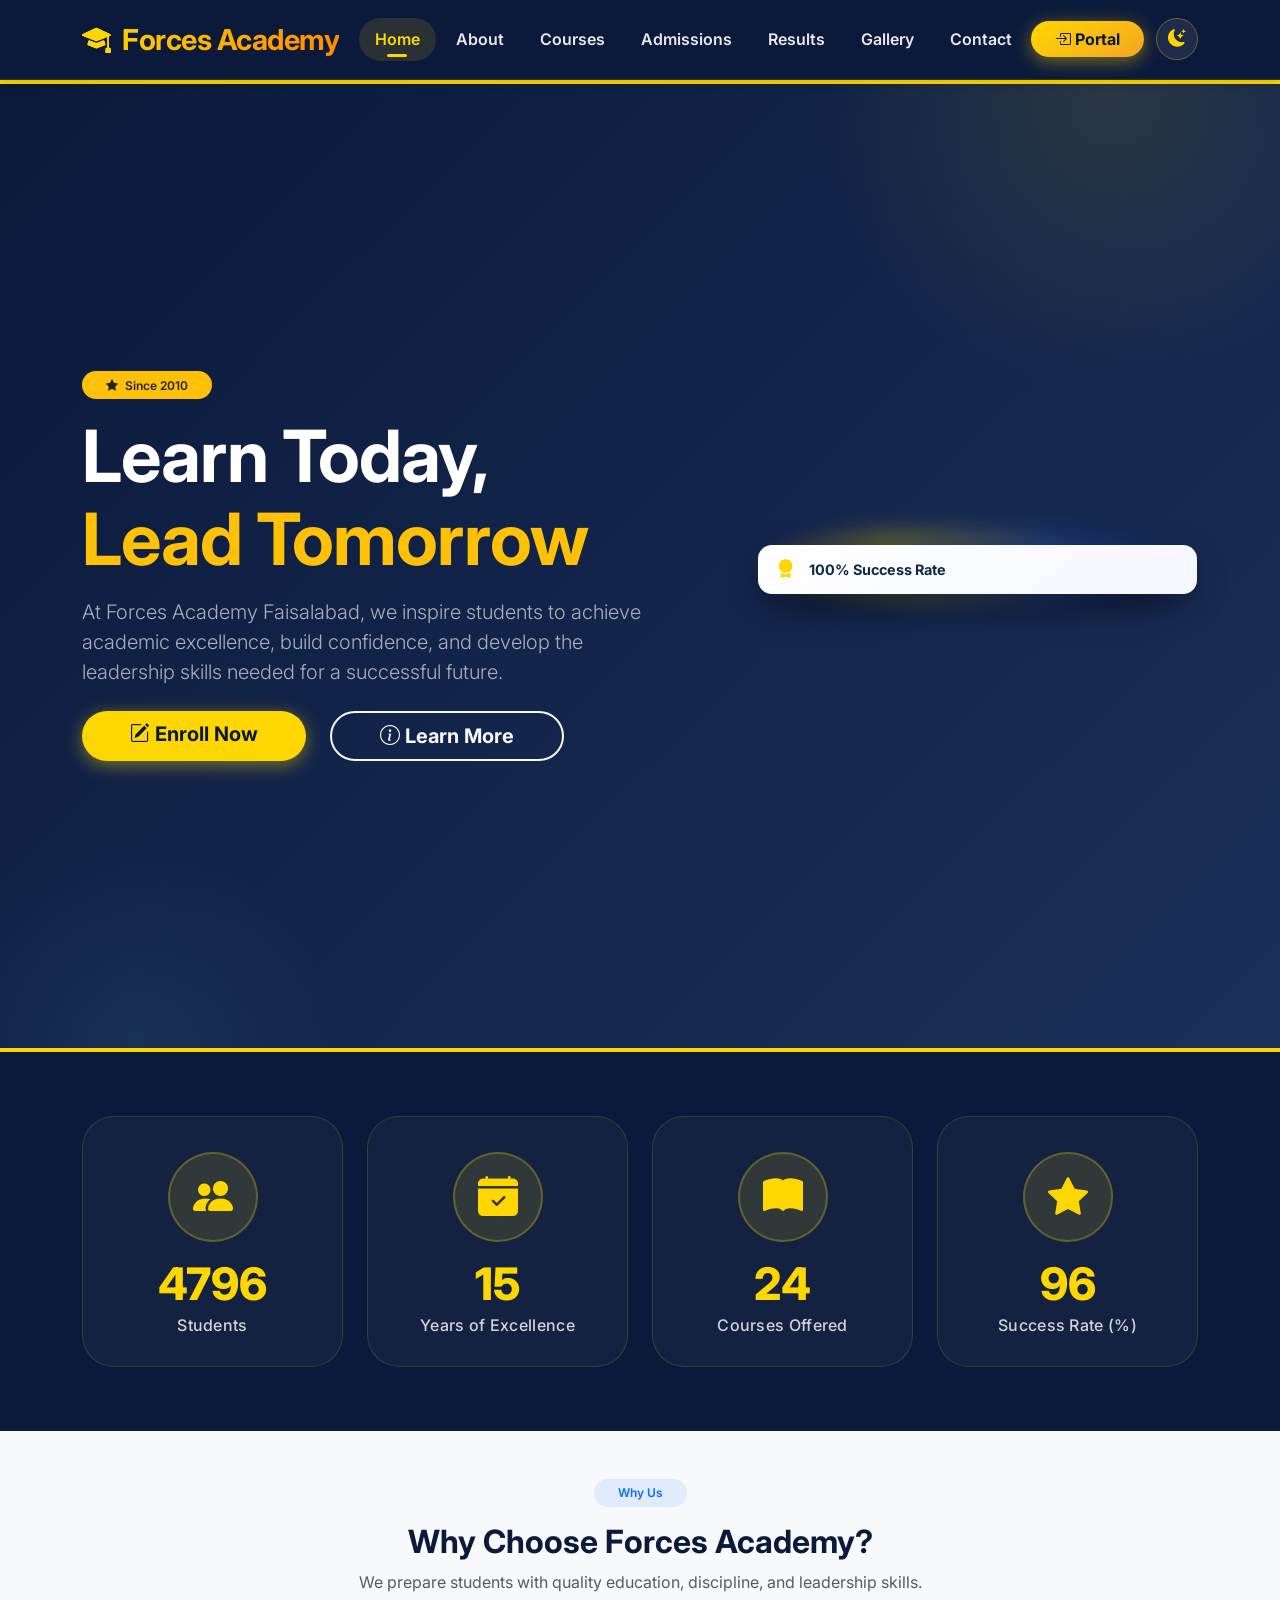
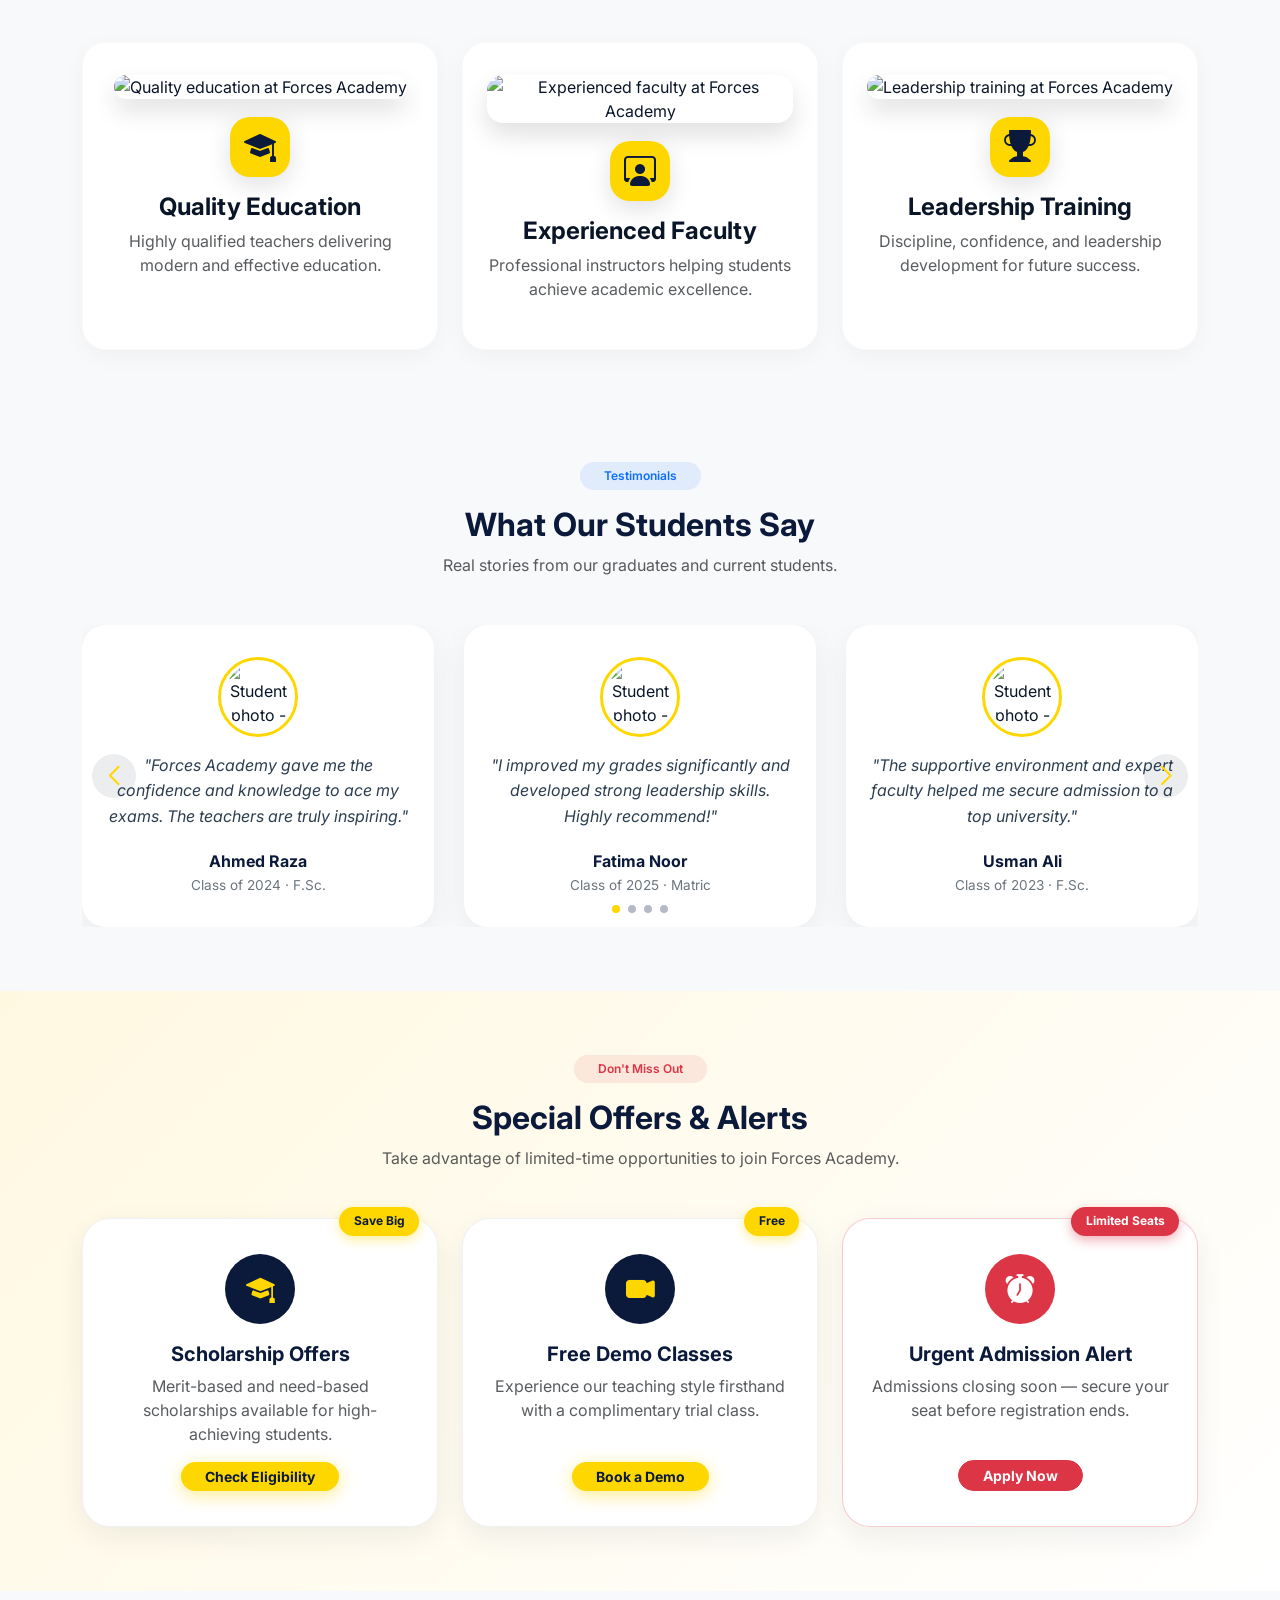
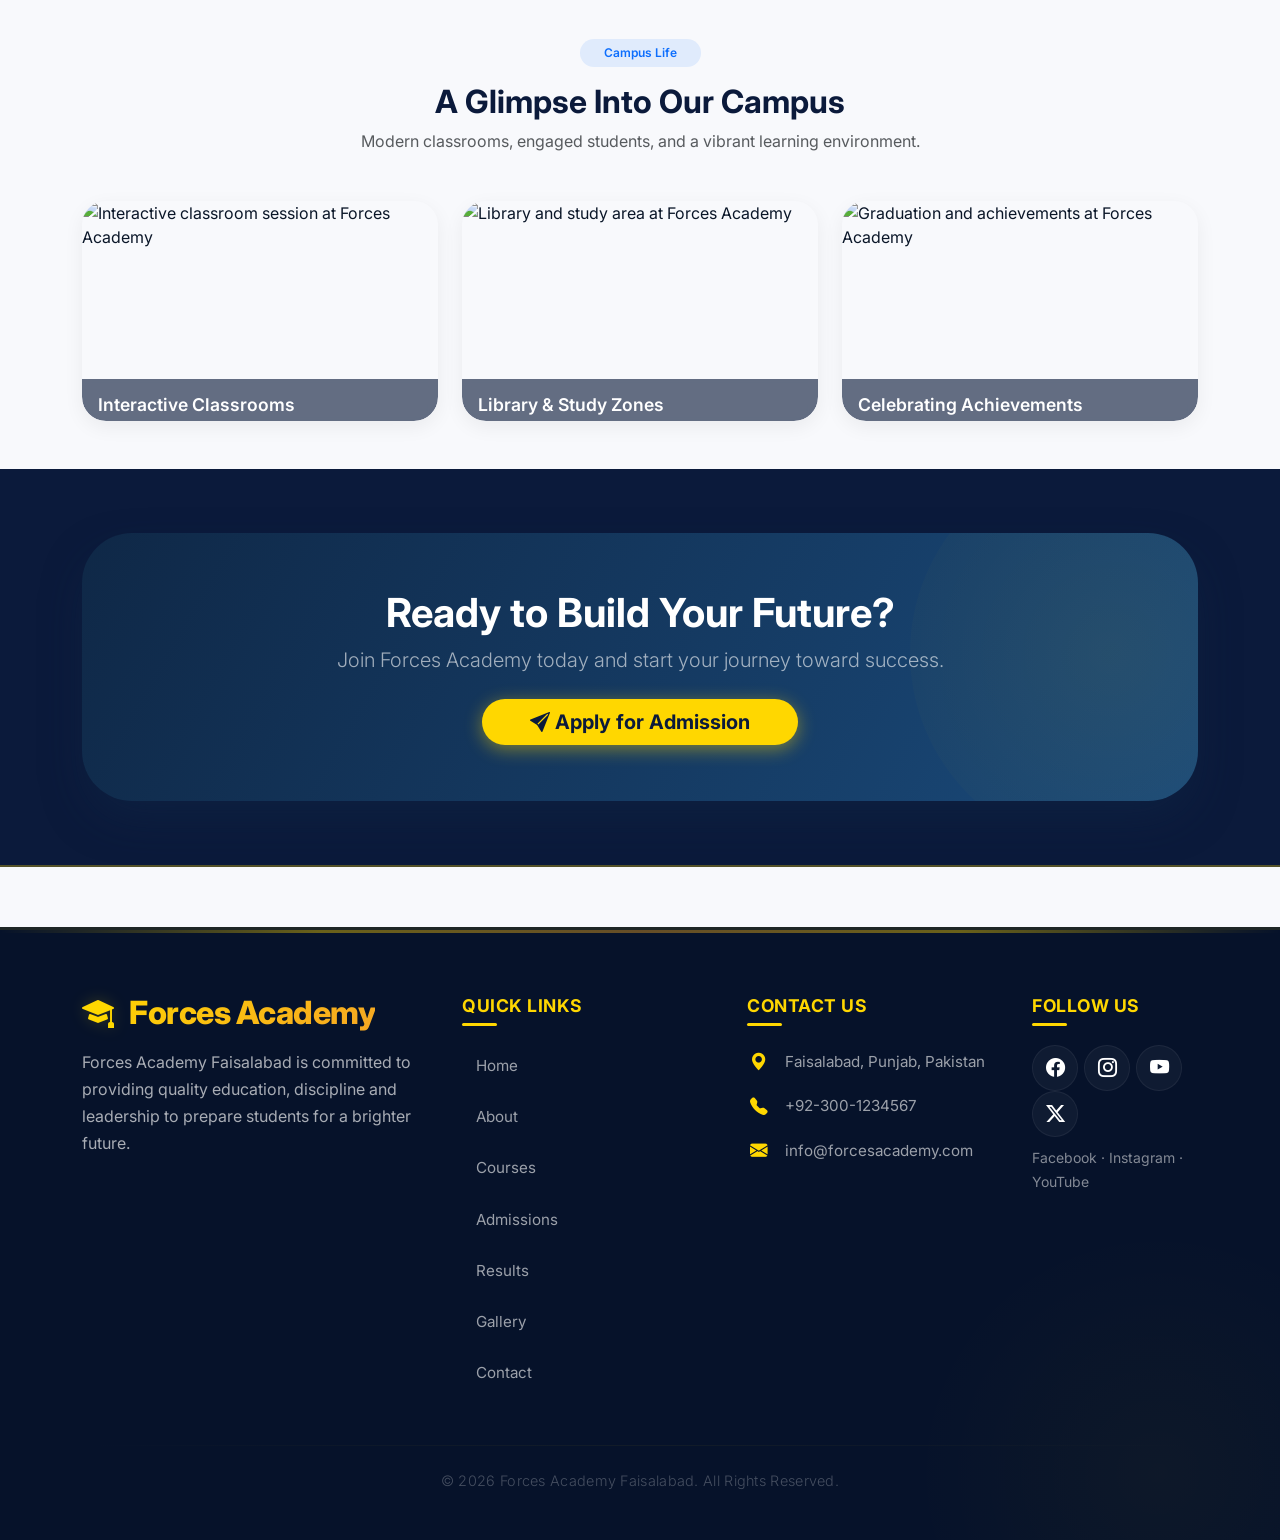
==== commit 11d2e0b7: "Describe the changes" ====
--- a/index.html
+++ b/index.html
@@ -764,9 +764,13 @@
         body.dark-mode .text-primary {
             color: #ffd700 !important;
         }
+        /* Section headings (Why Choose Forces Academy?, What Our Students Say, Special Offers & Alerts,
+           A Glimpse Into Our Campus) are given an inline style="color:#0b1a3b" in the HTML.
+           Inline styles beat a plain class selector, so !important is required here to win the
+           cascade and make these headings visible against the dark background. */
         body.dark-mode h2,
         body.dark-mode h3 {
-            color: #f2f2f2;
+            color: #f2f2f2 !important;
         }
         body.dark-mode .text-muted {
             color: #a9b1c6 !important;
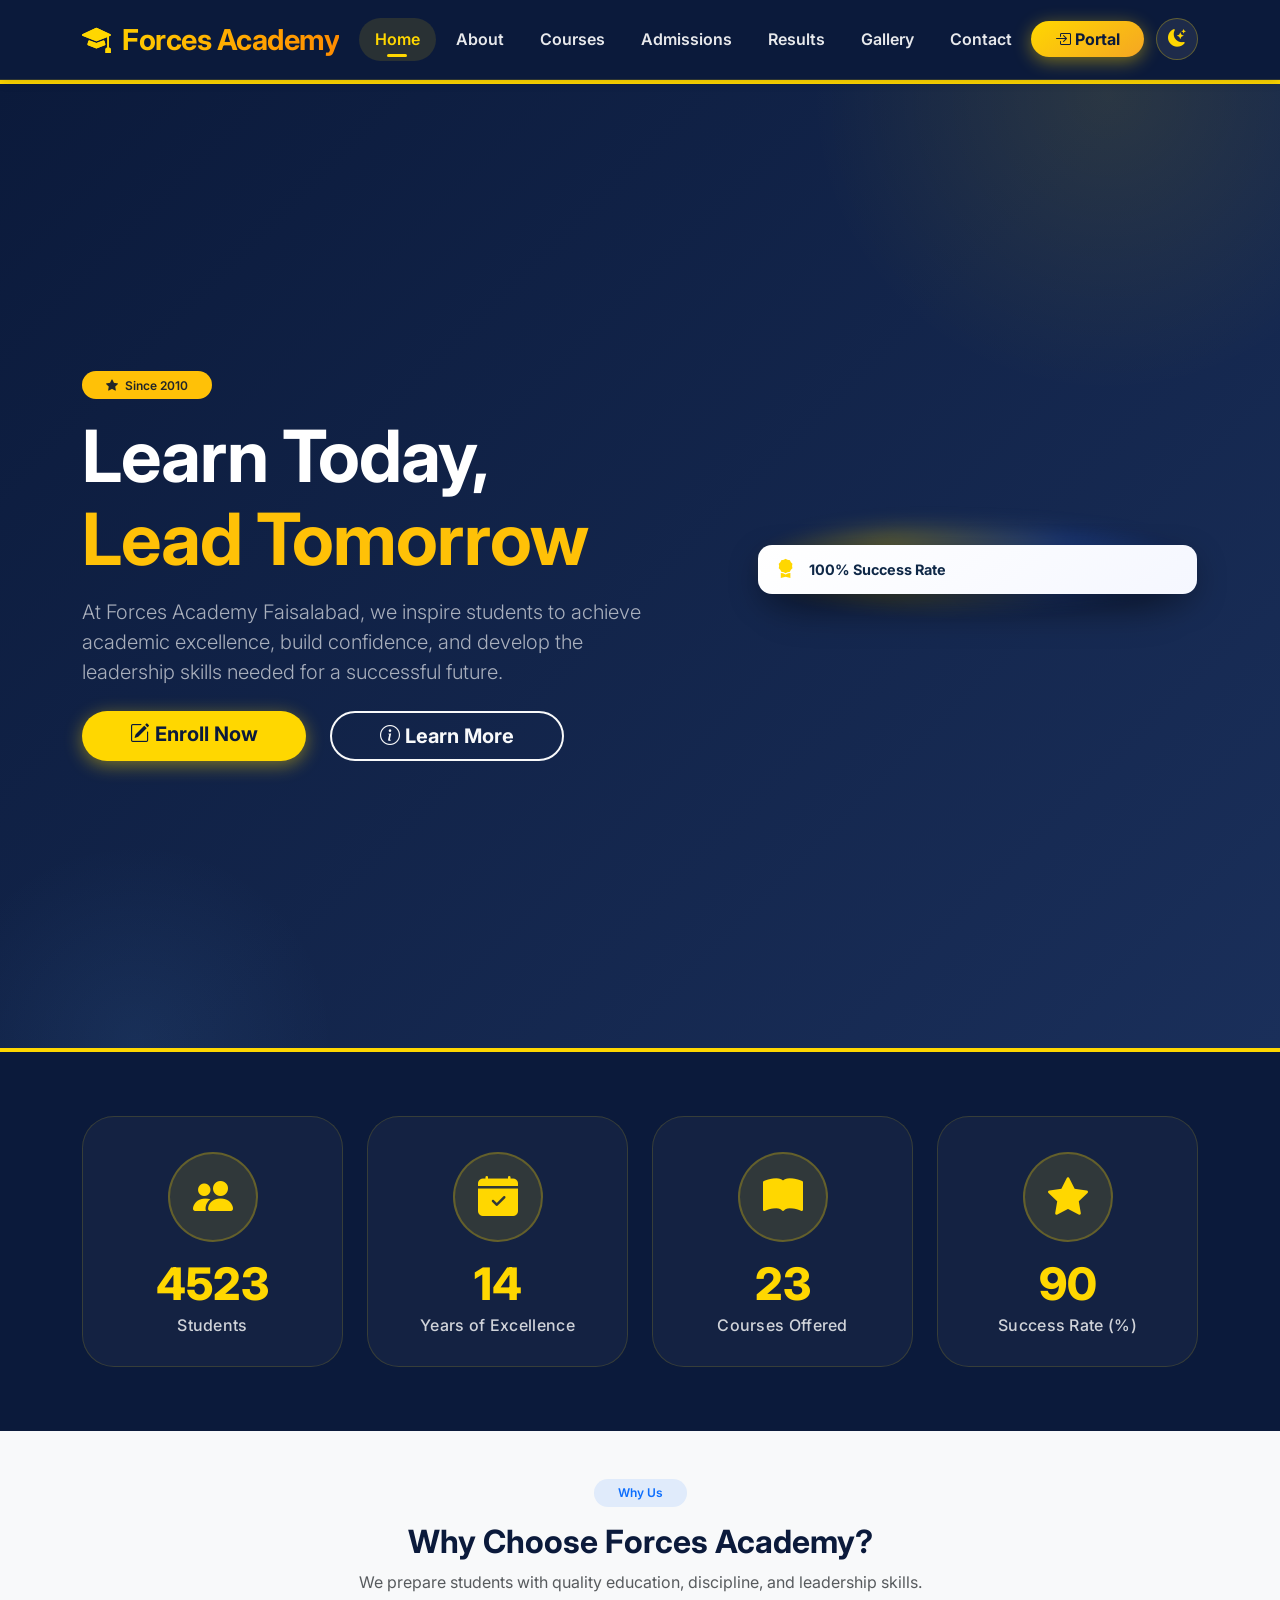
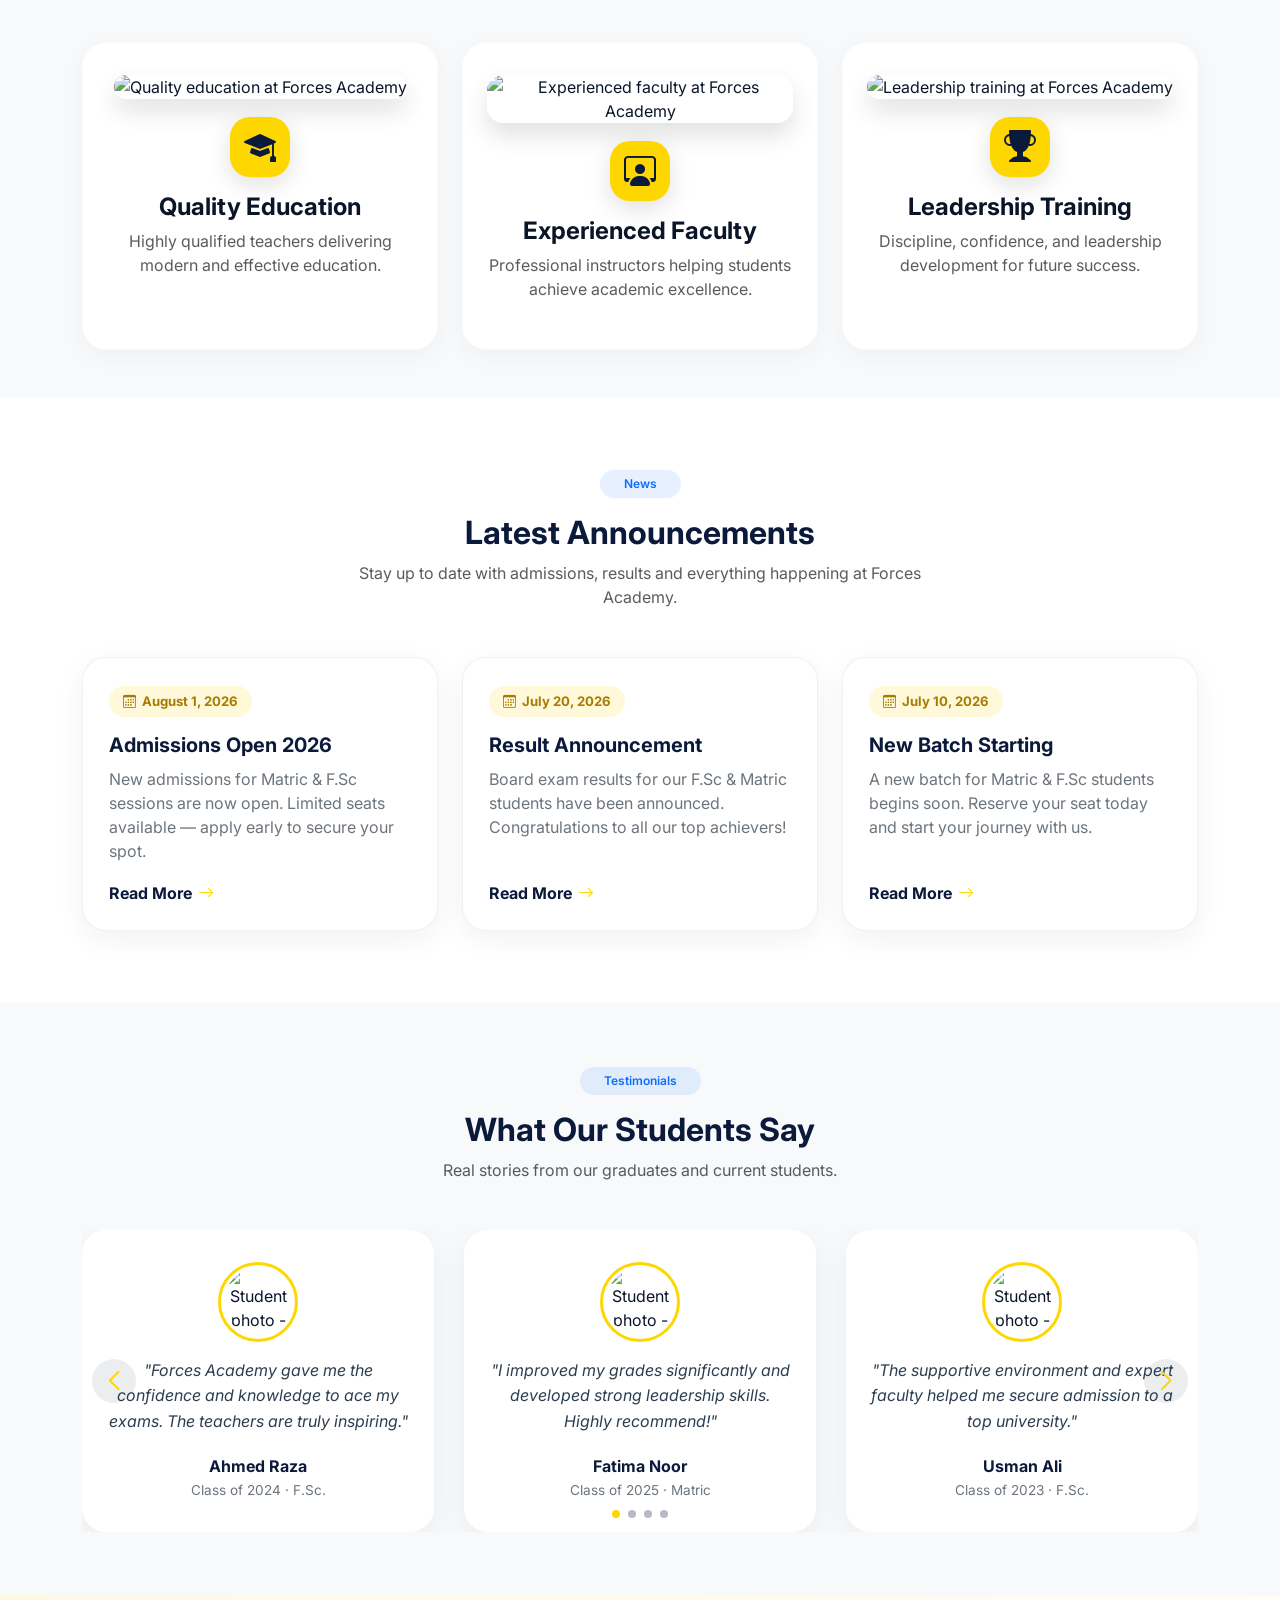
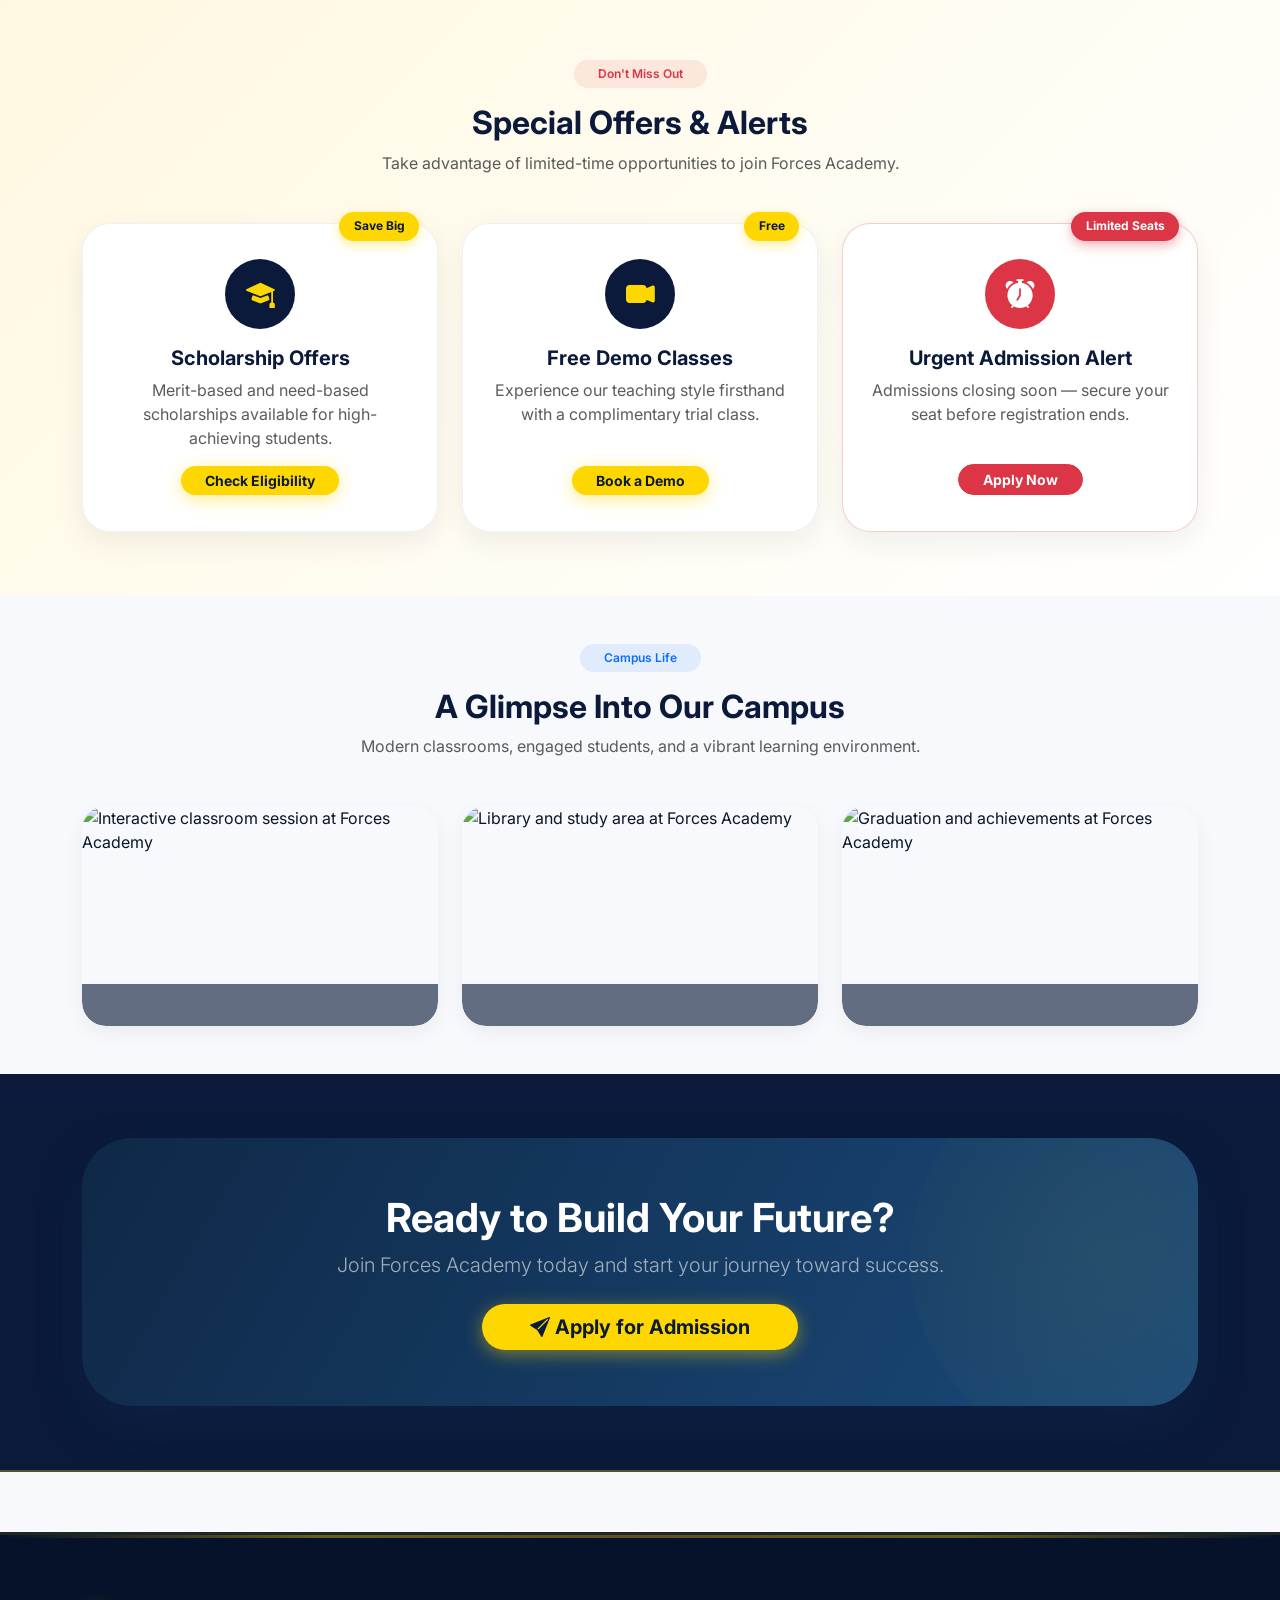
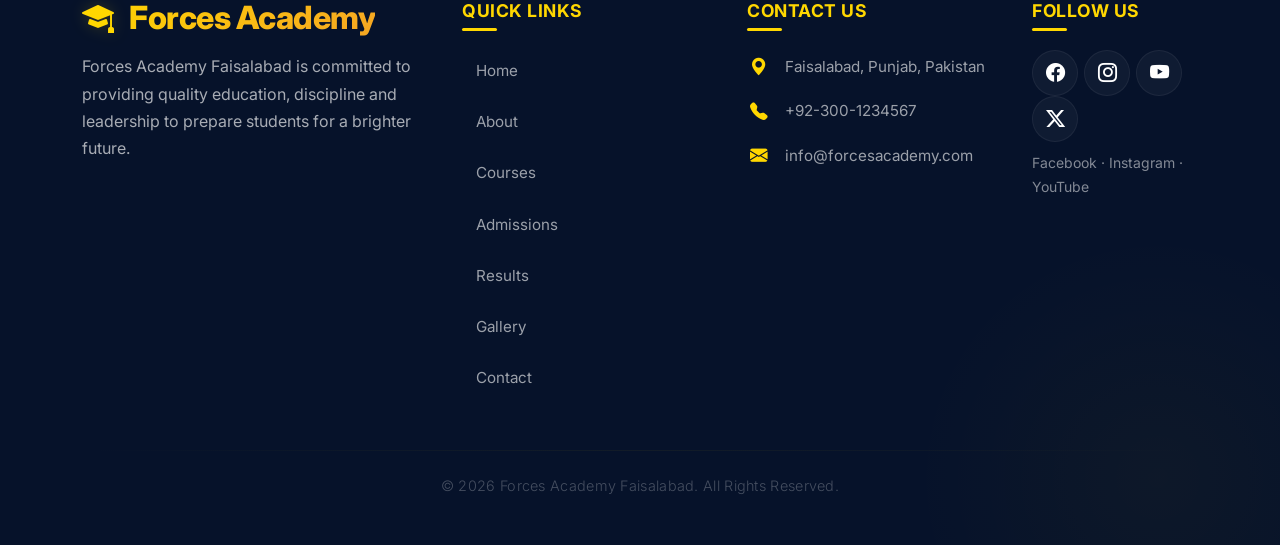
==== commit 904e4a22: "Add Latest Announcements section to home page" ====
--- a/index.html
+++ b/index.html
@@ -228,6 +228,97 @@
             );
         }
 
+        /* ===== ANNOUNCEMENTS / LATEST NEWS SECTION ===== */
+        #announcements-section {
+            background: #fff;
+            padding: 4.5rem 0;
+        }
+
+        .announcement-card {
+            background: #fff;
+            border-radius: 1.5rem;
+            padding: 1.8rem 1.6rem 1.6rem;
+            height: 100%;
+            box-shadow: 0 8px 28px rgba(11, 26, 59, 0.06);
+            border: 1px solid rgba(11, 26, 59, 0.06);
+            transition: 0.25s ease;
+            display: flex;
+            flex-direction: column;
+        }
+
+        .announcement-card:hover {
+            transform: translateY(-6px);
+            box-shadow: 0 16px 36px rgba(11, 26, 59, 0.12);
+        }
+
+        .announcement-date {
+            display: inline-flex;
+            align-items: center;
+            gap: 6px;
+            background: rgba(255, 215, 0, 0.15);
+            color: #a67c00;
+            font-weight: 700;
+            font-size: 0.82rem;
+            padding: 0.35rem 0.9rem;
+            border-radius: 50px;
+            margin-bottom: 1rem;
+            align-self: flex-start;
+        }
+
+        .announcement-card h5 {
+            color: #0b1a3b;
+            font-weight: 700;
+            margin-bottom: 0.6rem;
+        }
+
+        .announcement-card p {
+            color: #6c757d;
+            flex: 1;
+            margin-bottom: 1.1rem;
+        }
+
+        .announcement-readmore {
+            color: #0b1a3b;
+            font-weight: 700;
+            text-decoration: none;
+            display: inline-flex;
+            align-items: center;
+            gap: 6px;
+            align-self: flex-start;
+            transition: 0.2s ease;
+        }
+
+        .announcement-readmore i {
+            color: #ffd700;
+            transition: transform 0.2s ease;
+        }
+
+        .announcement-readmore:hover {
+            color: #a67c00;
+        }
+
+        .announcement-readmore:hover i {
+            transform: translateX(4px);
+        }
+
+        body.dark-mode #announcements-section {
+            background: #0a1226;
+        }
+        body.dark-mode .announcement-card {
+            background: #16213f;
+            border-color: rgba(255, 215, 0, 0.08);
+            box-shadow: 0 8px 28px rgba(0, 0, 0, 0.35);
+        }
+        body.dark-mode .announcement-card h5 {
+            color: #f2f2f2;
+        }
+        body.dark-mode .announcement-card p {
+            color: #a9b1c6;
+        }
+        body.dark-mode .announcement-readmore {
+            color: #ffd700;
+        }
+
         /* ===== TESTIMONIALS SECTION ===== */
         #testimonials-section {
             background: #f8f9fa;
@@ -764,8 +855,8 @@
         body.dark-mode .text-primary {
             color: #ffd700 !important;
         }
-        /* Section headings (Why Choose Forces Academy?, What Our Students Say, Special Offers & Alerts,
-           A Glimpse Into Our Campus) are given an inline style="color:#0b1a3b" in the HTML.
+        /* Section headings (Why Choose Forces Academy?, Latest Announcements, What Our Students Say,
+           Special Offers & Alerts, A Glimpse Into Our Campus) are given an inline style="color:#0b1a3b" in the HTML.
            Inline styles beat a plain class selector, so !important is required here to win the
            cascade and make these headings visible against the dark background. */
         body.dark-mode h2,
@@ -970,6 +1061,49 @@
         </div>
     </section>
 
+    <!-- ================= LATEST ANNOUNCEMENTS SECTION ================= -->
+    <section id="announcements-section">
+        <div class="container">
+            <div class="text-center mb-5">
+                <span class="badge bg-primary bg-opacity-10 text-primary px-4 py-2 rounded-pill fw-semibold">News</span>
+                <h2 class="fw-bold mt-3" style="color: #0b1a3b;">Latest Announcements</h2>
+                <p class="text-muted" style="max-width: 600px; margin: 0 auto;">
+                    Stay up to date with admissions, results and everything happening at Forces Academy.
+                </p>
+            </div>
+
+            <div class="row g-4">
+                <!-- Announcement 1 -->
+                <div class="col-md-4">
+                    <div class="announcement-card h-100">
+                        <span class="announcement-date"><i class="bi bi-calendar3"></i> August 1, 2026</span>
+                        <h5>Admissions Open 2026</h5>
+                        <p>New admissions for Matric &amp; F.Sc sessions are now open. Limited seats available — apply early to secure your spot.</p>
+                        <a href="admissions.html" class="announcement-readmore">Read More <i class="bi bi-arrow-right"></i></a>
+                    </div>
+                </div>
+                <!-- Announcement 2 -->
+                <div class="col-md-4">
+                    <div class="announcement-card h-100">
+                        <span class="announcement-date"><i class="bi bi-calendar3"></i> July 20, 2026</span>
+                        <h5>Result Announcement</h5>
+                        <p>Board exam results for our F.Sc &amp; Matric students have been announced. Congratulations to all our top achievers!</p>
+                        <a href="results.html" class="announcement-readmore">Read More <i class="bi bi-arrow-right"></i></a>
+                    </div>
+                </div>
+                <!-- Announcement 3 -->
+                <div class="col-md-4">
+                    <div class="announcement-card h-100">
+                        <span class="announcement-date"><i class="bi bi-calendar3"></i> July 10, 2026</span>
+                        <h5>New Batch Starting</h5>
+                        <p>A new batch for Matric &amp; F.Sc students begins soon. Reserve your seat today and start your journey with us.</p>
+                        <a href="courses.html" class="announcement-readmore">Read More <i class="bi bi-arrow-right"></i></a>
+                    </div>
+                </div>
+            </div>
+        </div>
+    </section>
+
     <!-- ================= TESTIMONIALS SLIDER ================= -->
     <section id="testimonials-section">
         <div class="container">
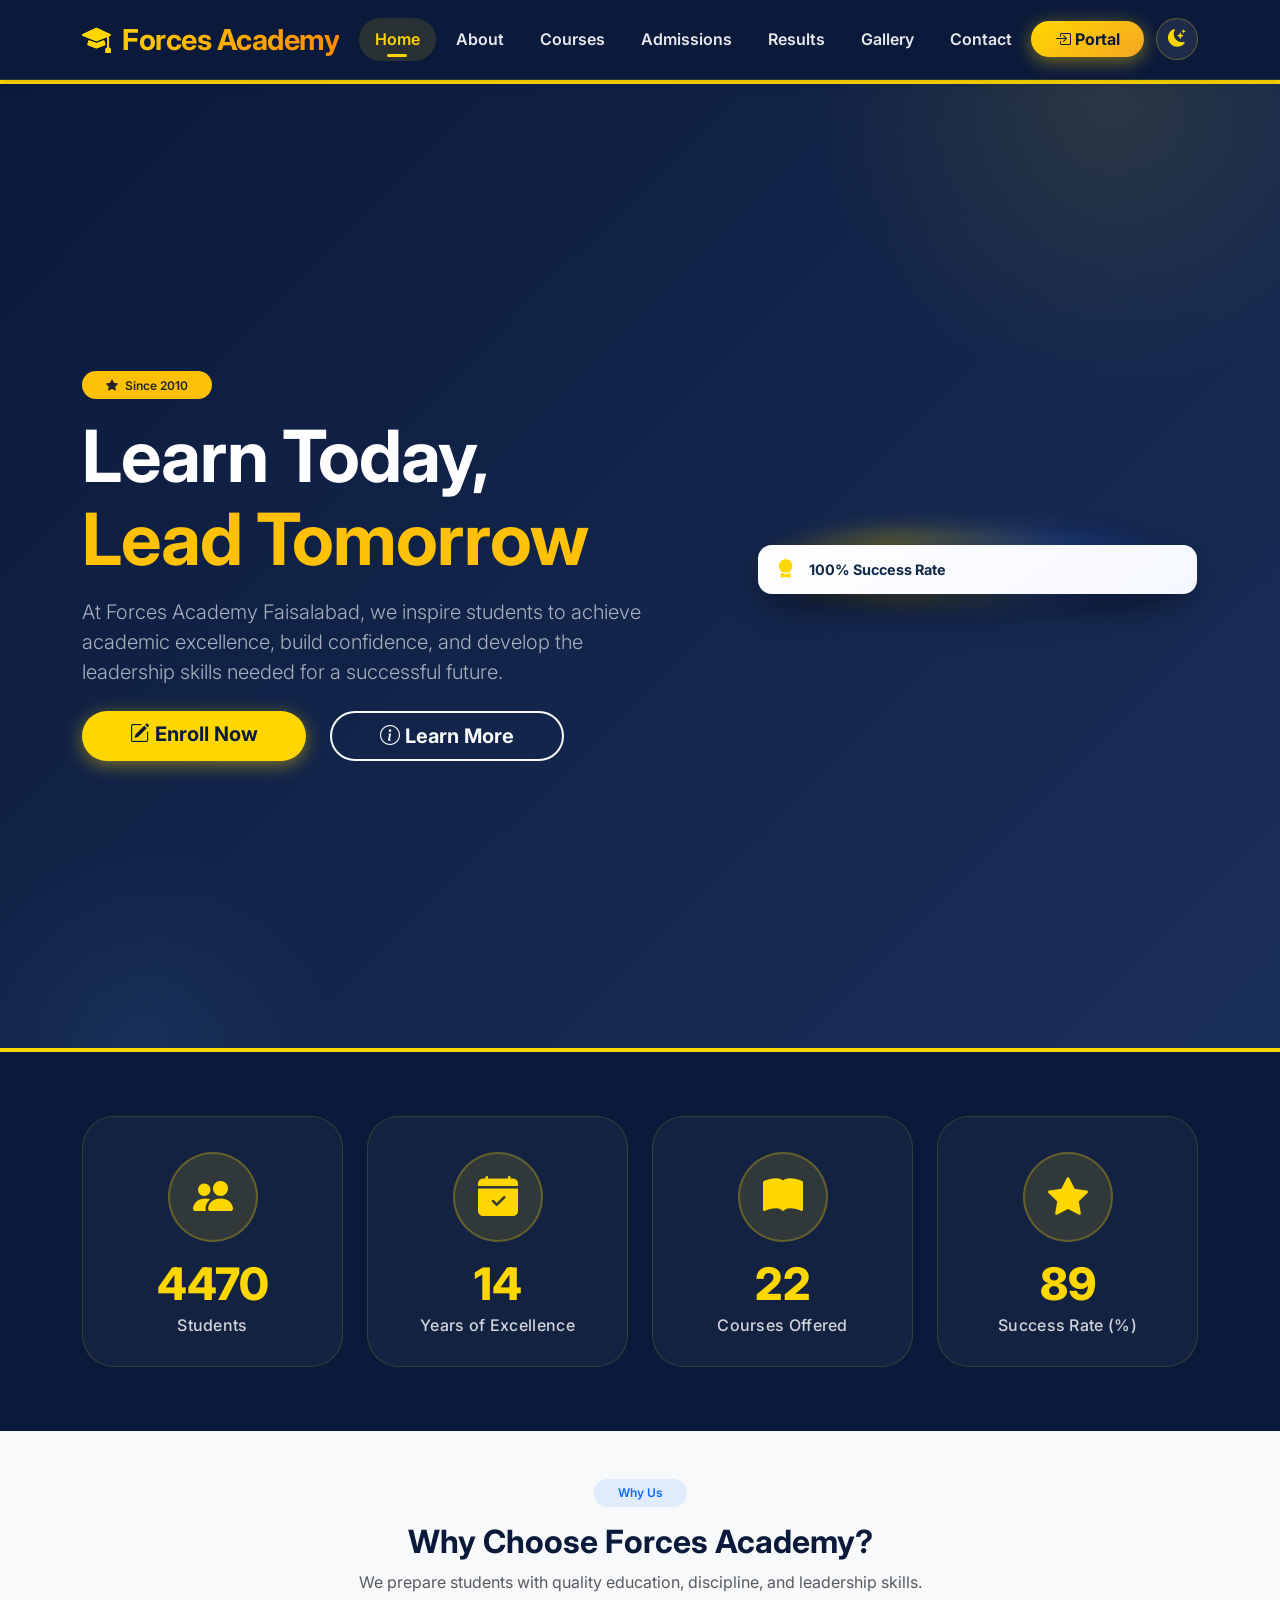
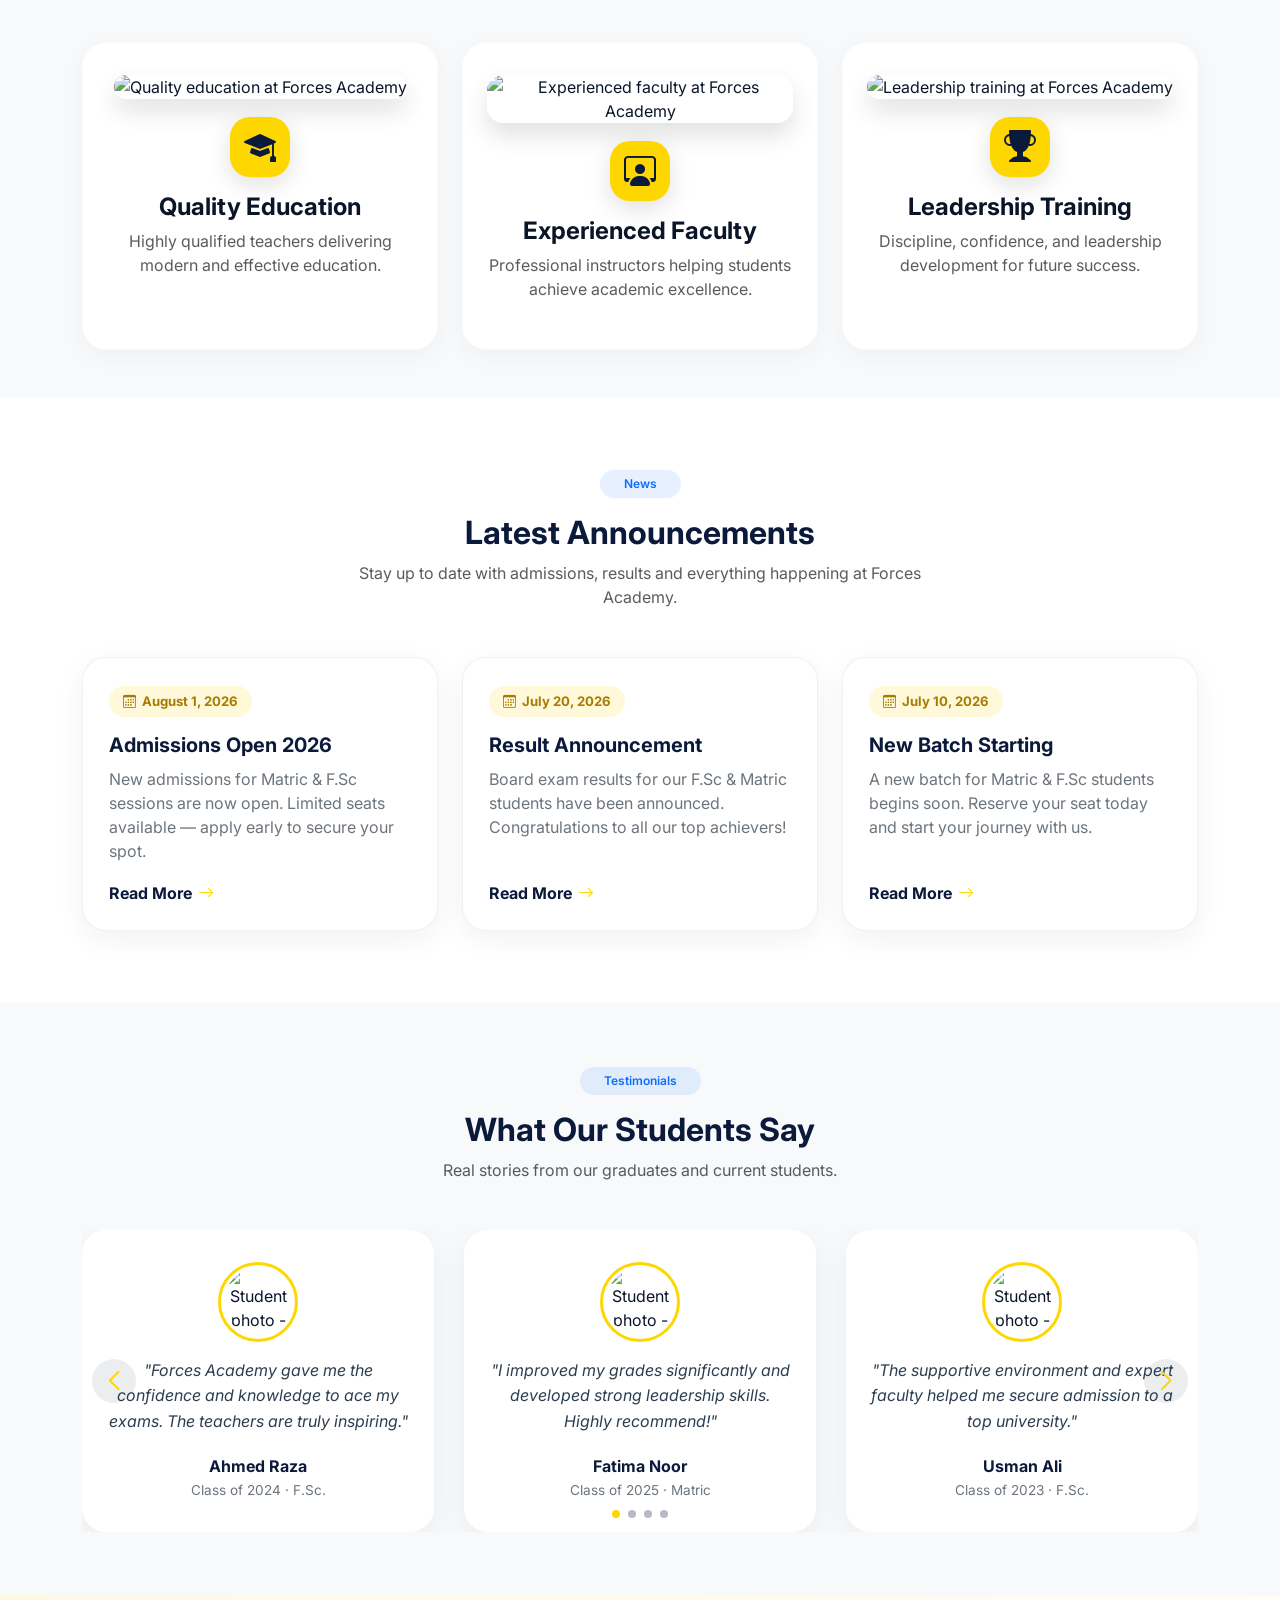
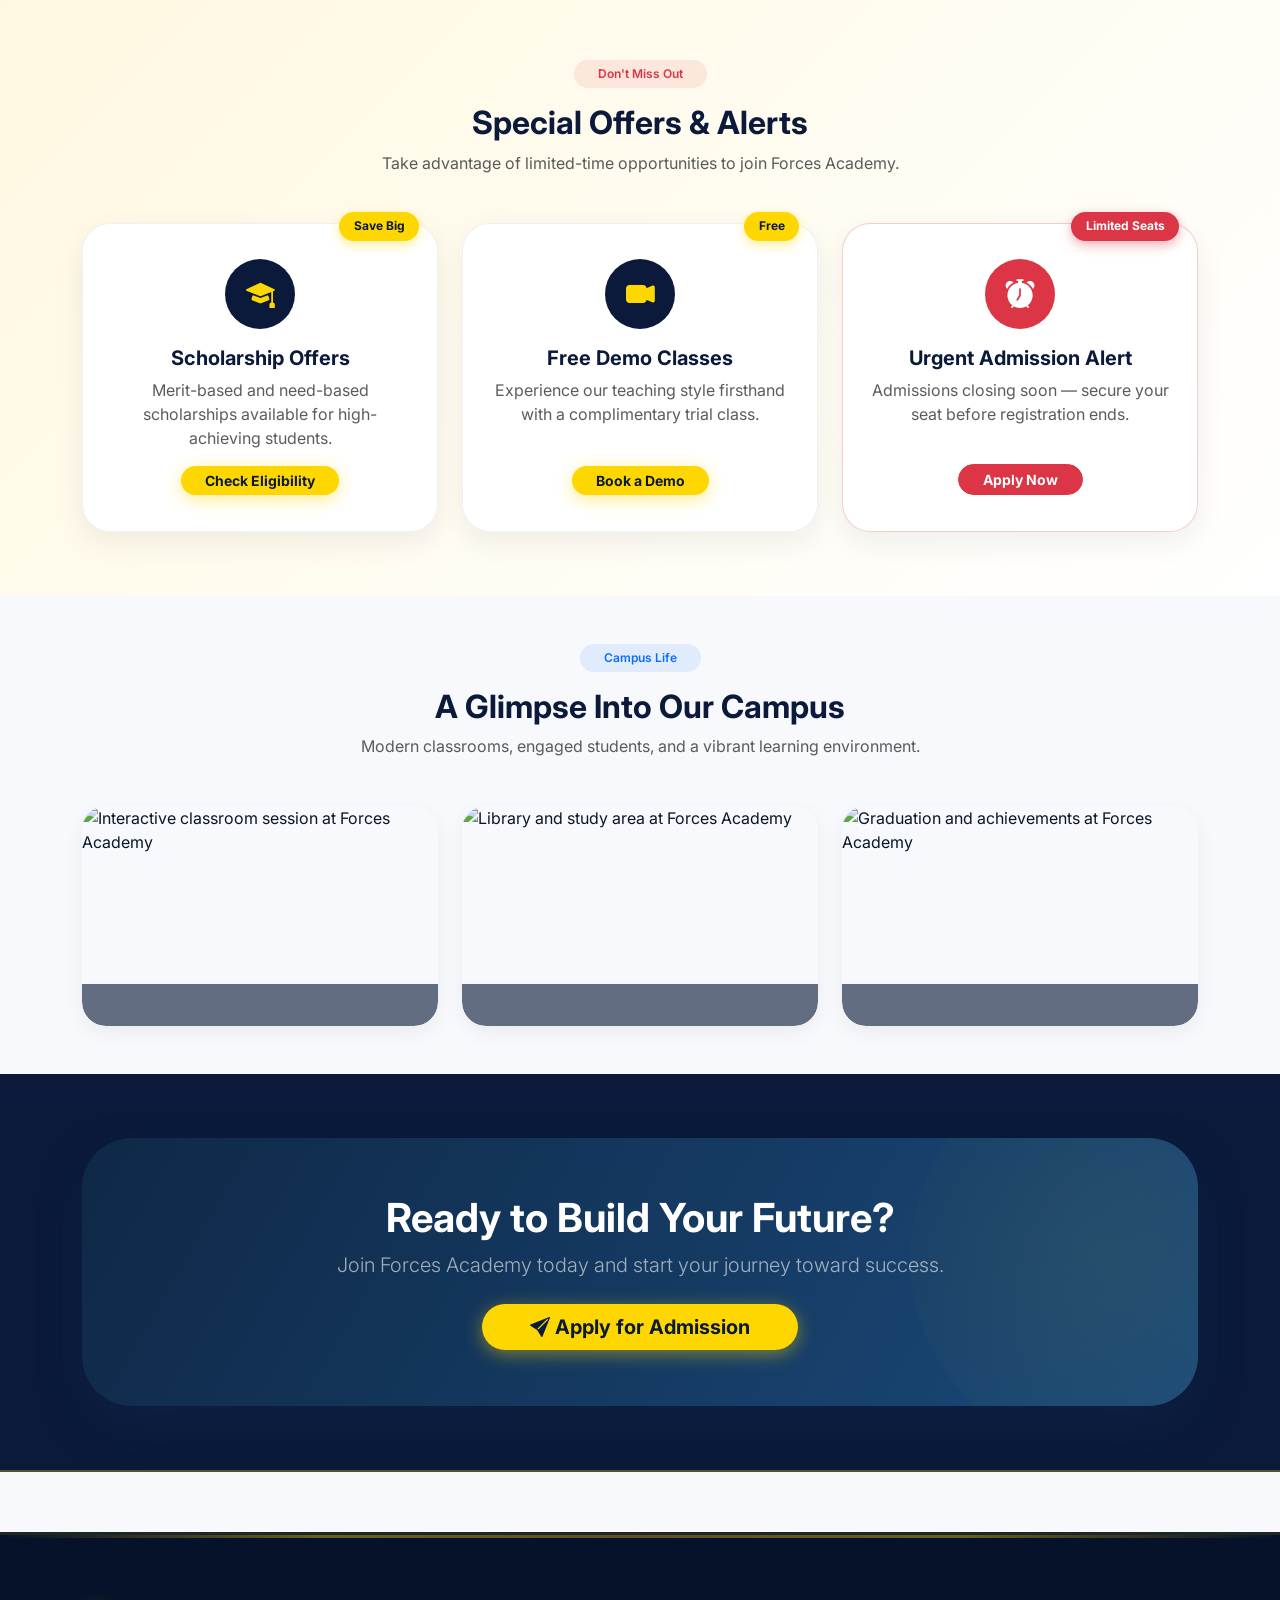
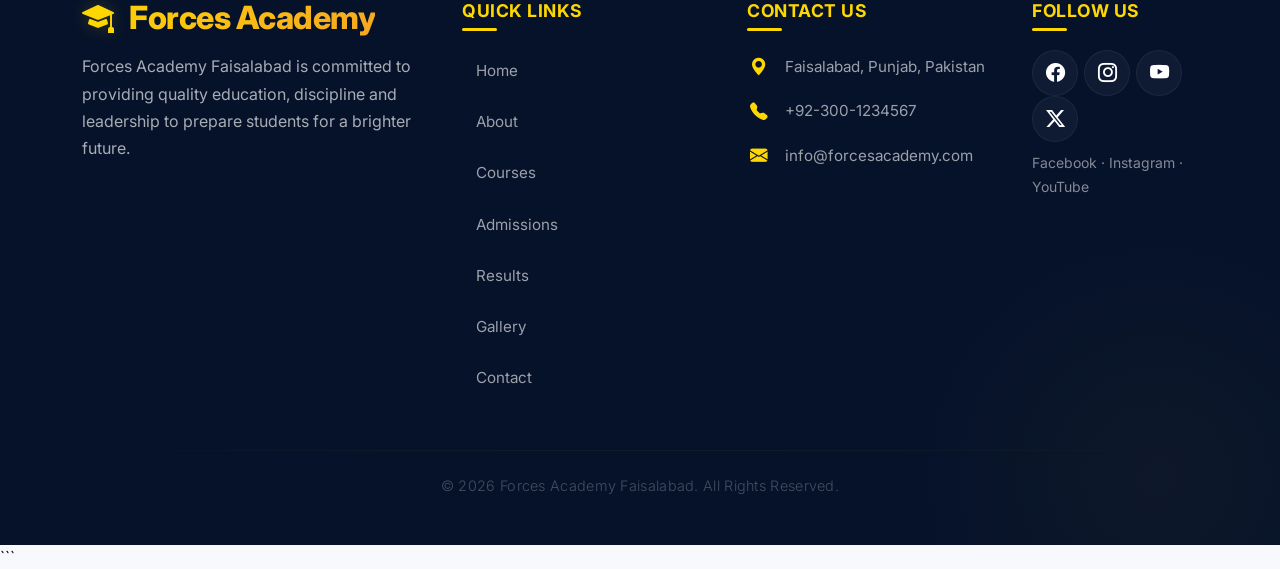
==== commit 5c463c36: "Add Student Portal LMS link to all pages" ====
--- a/index.html
+++ b/index.html
@@ -1,3 +1,4 @@
+
 <!DOCTYPE html>
 <html lang="en">
 
@@ -918,7 +919,8 @@
                     <li class="nav-item"><a class="nav-link" href="gallery.html">Gallery</a></li>
                     <li class="nav-item"><a class="nav-link" href="contact.html">Contact</a></li>
                 </ul>
-                <a href="#" class="btn btn-warning btn-portal rounded-pill px-4 fw-bold">
+                <!-- STEP 1: Student Portal button linked to the Full Stack LMS hosted URL -->
+                <a href="https://forcesacademy23.infinityfreeapp.com/" target="_blank" class="btn btn-warning btn-portal rounded-pill px-4 fw-bold">
                     <i class="bi bi-box-arrow-in-right"></i> Portal
                 </a>
                 <button id="darkModeToggle" type="button" title="Toggle dark mode" aria-label="Toggle dark mode">
@@ -1501,4 +1503,5 @@
 
 </body>
 
-</html>+</html>
+```
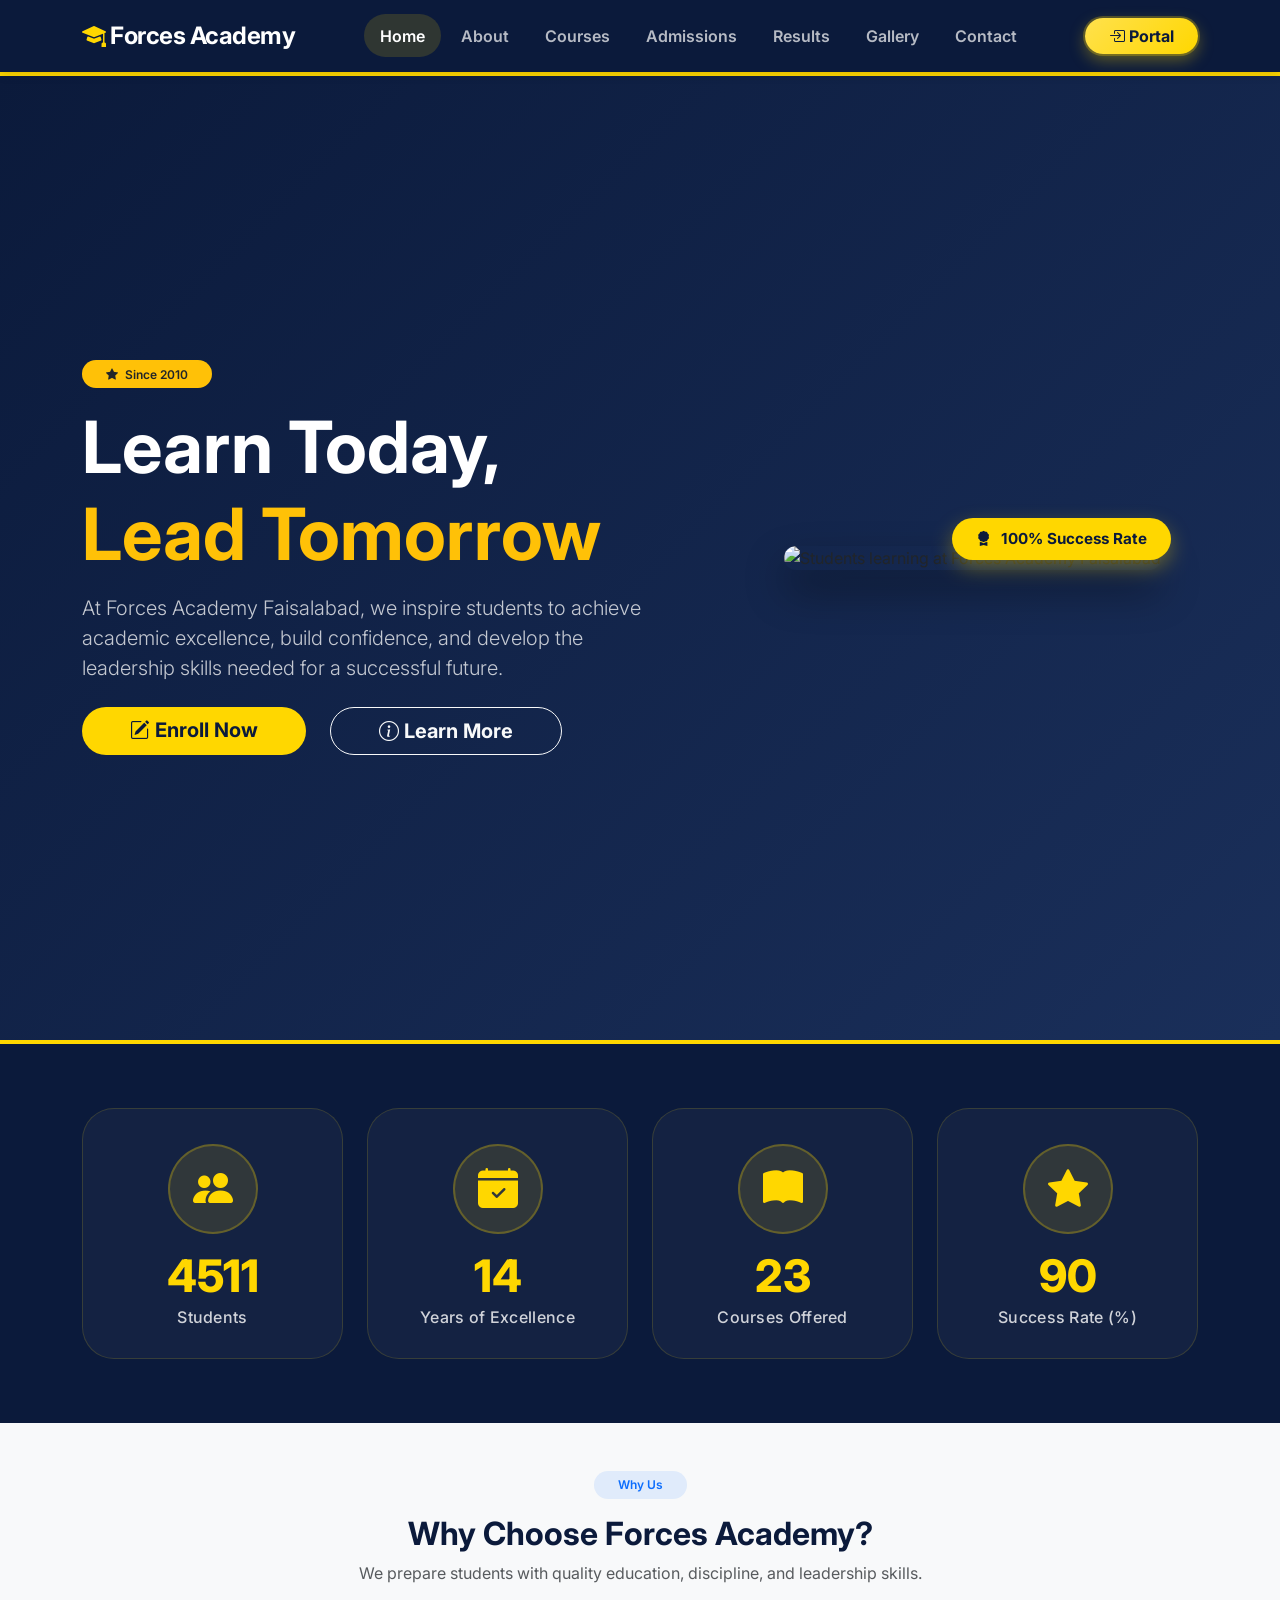
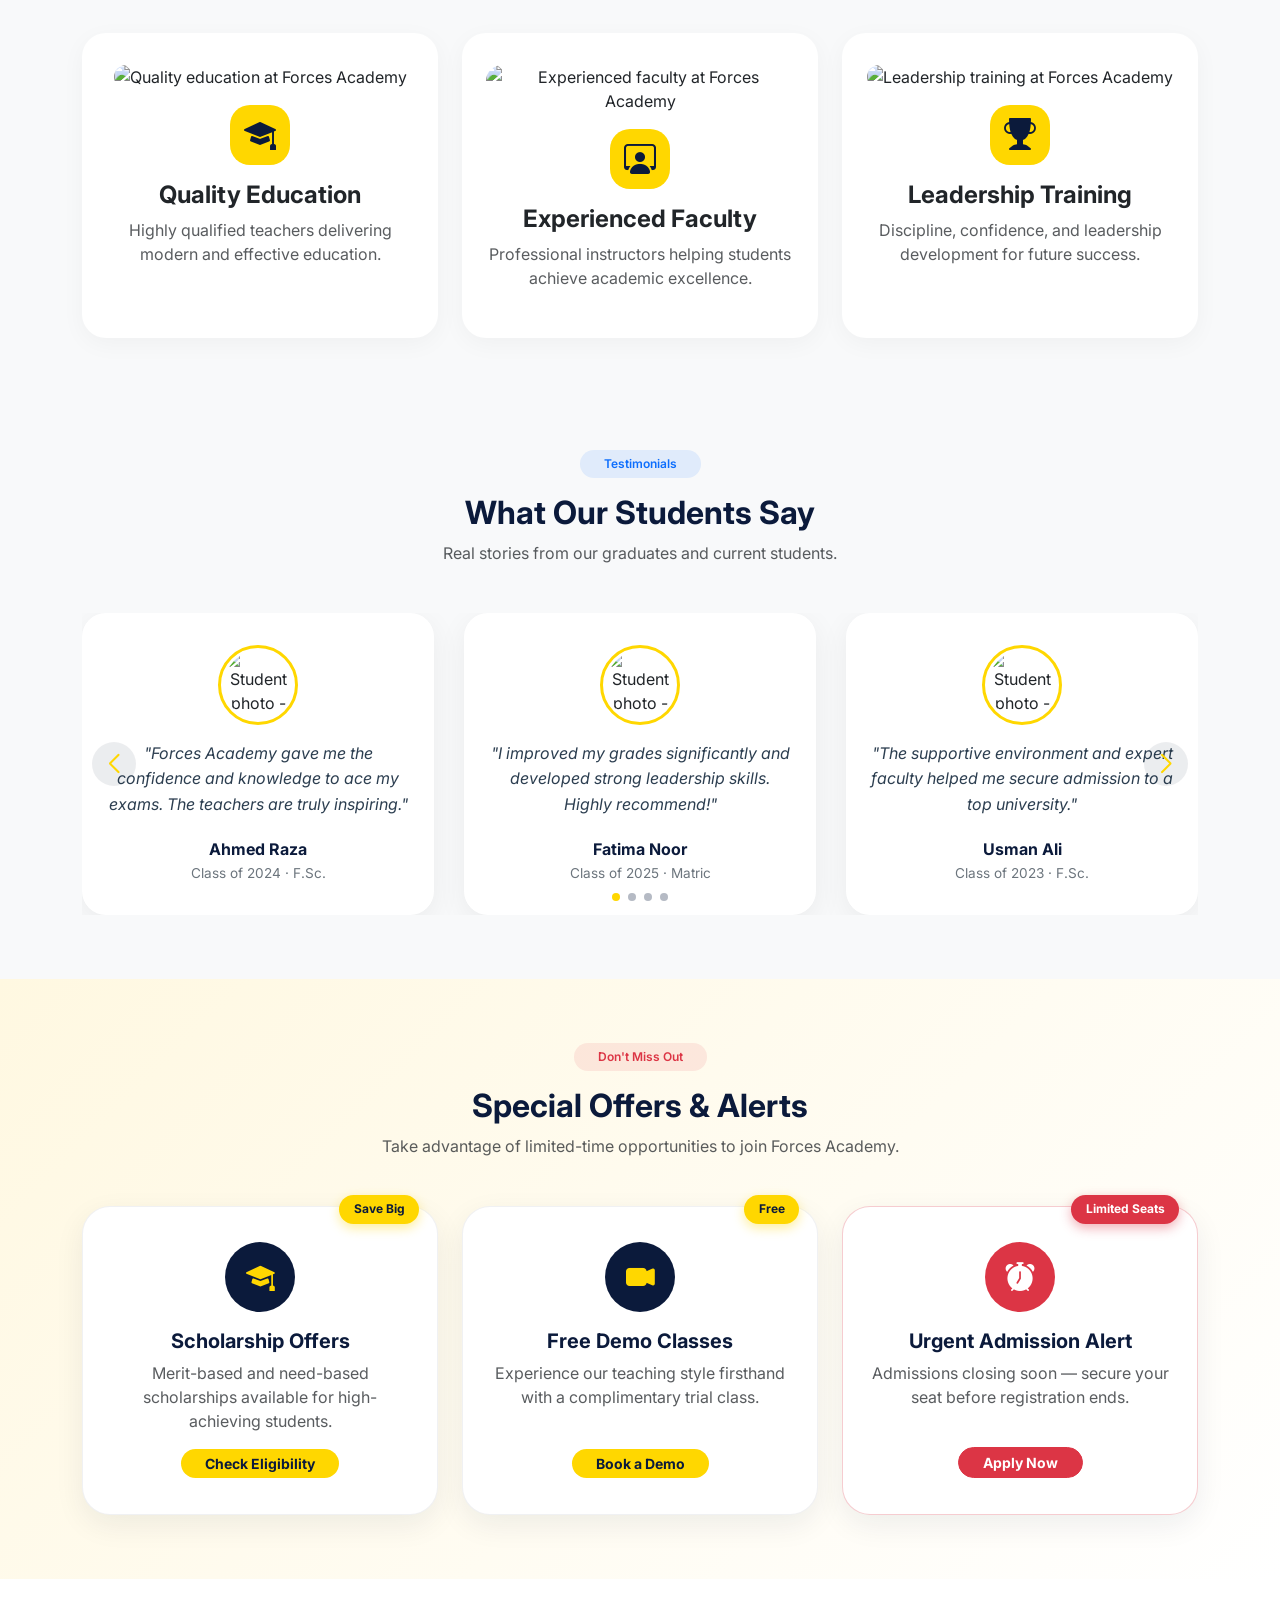
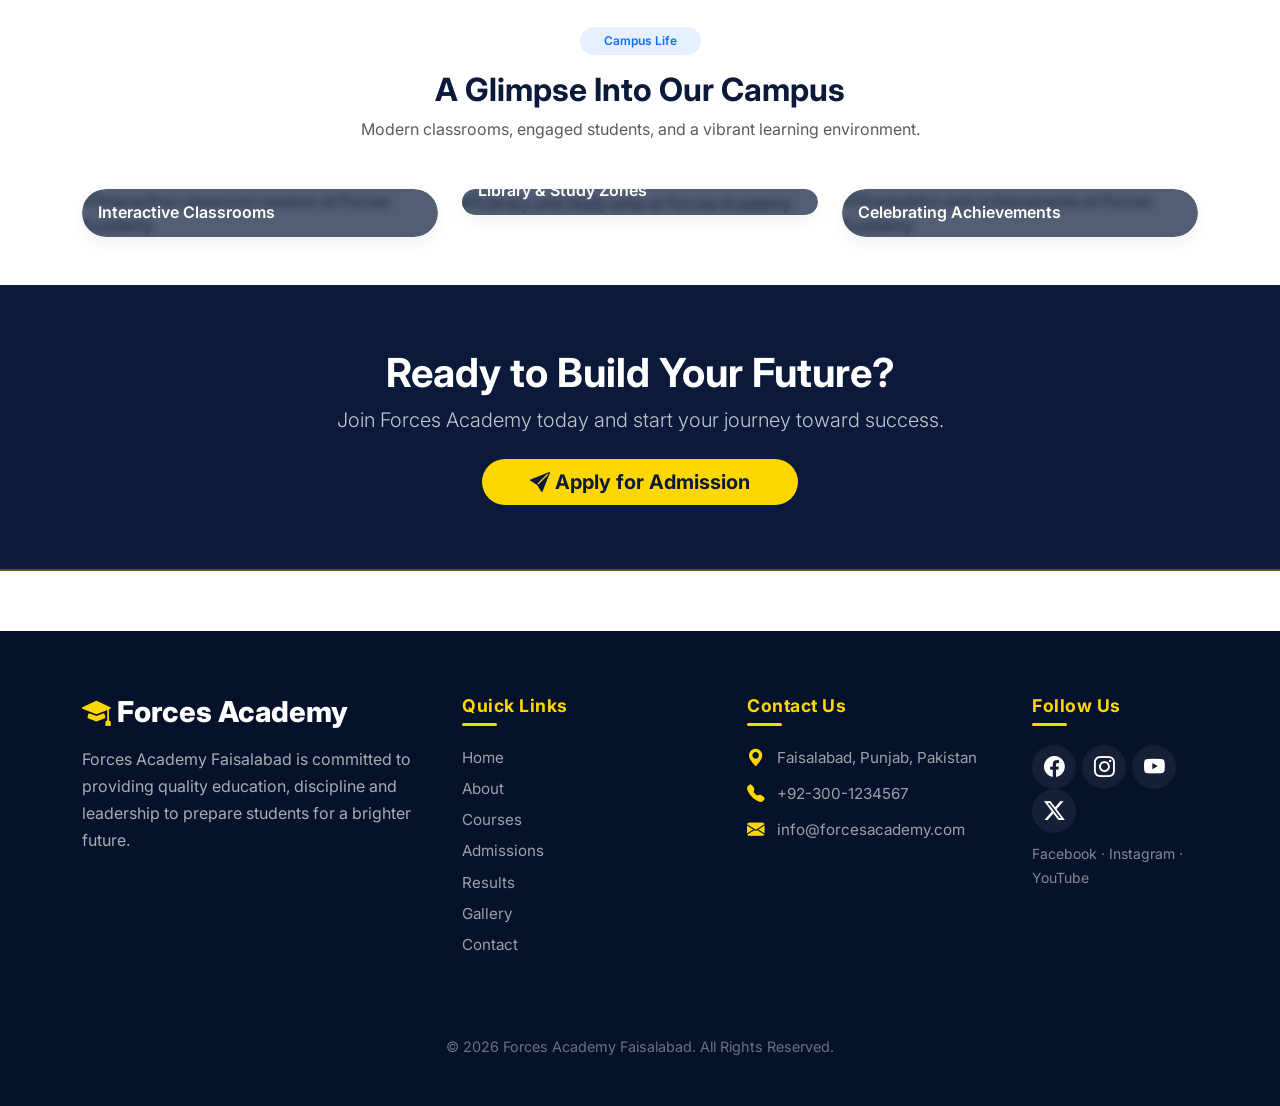
==== commit 2177754f: "Updated Forces Academy website" ====
--- a/index.html
+++ b/index.html
@@ -1,4 +1,3 @@
-
 <!DOCTYPE html>
 <html lang="en">
 
@@ -7,19 +6,6 @@
     <meta name="viewport" content="width=device-width, initial-scale=1.0">
     <title>Forces Academy Faisalabad</title>
 
-    <!-- ===== SEO META TAGS ===== -->
-    <meta name="description" content="Forces Academy Faisalabad offers quality education, experienced faculty and leadership training for Matric &amp; F.Sc students. Enroll today and lead tomorrow.">
-    <meta name="keywords" content="Forces Academy, Forces Academy Faisalabad, best academy in Faisalabad, F.Sc academy, Matric academy, admissions Faisalabad, leadership training, tuition academy Punjab">
-    <meta name="author" content="Forces Academy Faisalabad">
-    <meta property="og:title" content="Forces Academy Faisalabad — Learn Today, Lead Tomorrow">
-    <meta property="og:description" content="Quality education, experienced faculty and leadership training at Forces Academy Faisalabad. Join us and build your future today.">
-    <meta property="og:type" content="website">
-    <meta property="og:image" content="images/logo.png">
-    <meta property="og:url" content="https://forcesacademyofficial.github.io/index.html">
-
-    <!-- ===== FAVICON ===== -->
-    <link rel="icon" type="image/svg+xml" href="data:image/svg+xml,%3Csvg xmlns='http://www.w3.org/2000/svg' viewBox='0 0 64 64'%3E%3Ccircle cx='32' cy='32' r='32' fill='%230b1a3b'/%3E%3Ctext x='32' y='42' font-size='26' font-family='Arial, sans-serif' font-weight='bold' fill='%23ffd700' text-anchor='middle'%3EFA%3C/text%3E%3C/svg%3E">
-
     <!-- Bootstrap CSS -->
     <link href="https://cdn.jsdelivr.net/npm/bootstrap@5.3.3/dist/css/bootstrap.min.css" rel="stylesheet">
 
@@ -33,9 +19,6 @@
 
     <!-- Swiper.js CSS (Testimonials slider) -->
     <link rel="stylesheet" href="https://cdn.jsdelivr.net/npm/swiper@11/swiper-bundle.min.css" />
-
-    <!-- Custom stylesheet -->
-    <link rel="stylesheet" href="css/style.css">
 
     <style>
         /* ===== Smooth Scroll ===== */
@@ -93,12 +76,7 @@
             overflow: hidden;
         }
 
-        /* =====================================================
-           STEP 2 — PAGE LOAD ANIMATIONS
-           ===================================================== */
-
-        /* ---------- 1) Hero heading: fade in on page load ---------- */
-        /* Subtle fade + gentle rise, staggered so heading leads the rest of the hero content in. */
+        /* ---------- Hero entrance transition ---------- */
         #hero .badge,
         #hero h1,
         #hero .lead,
@@ -110,14 +88,14 @@
         }
 
         #hero .badge { animation-delay: 0.1s; }
-        #hero h1     { animation-delay: 0.25s; }
-        #hero .lead  { animation-delay: 0.4s; }
+        #hero h1 { animation-delay: 0.25s; }
+        #hero .lead { animation-delay: 0.4s; }
         #hero .d-flex.flex-wrap.gap-3 { animation-delay: 0.55s; }
         #hero .hero-visual { animation-delay: 0.4s; }
 
         @keyframes heroFadeUp {
             from { opacity: 0; transform: translateY(24px); }
-            to   { opacity: 1; transform: translateY(0); }
+            to { opacity: 1; transform: translateY(0); }
         }
 
         /* Subtle floating motion for the achievement chip */
@@ -138,27 +116,8 @@
             box-shadow: 0 8px 22px rgba(0,0,0,0.25);
         }
 
-        /* ---------- 2) Stats cards: slide up when scrolled into view ---------- */
-        /* ---------- 3) "Why Choose Us" cards: appear one by one with a slight delay ---------- */
-        /* Both use the same base "hidden" state + fadeSlideUp keyframe. JS (IntersectionObserver)
-           adds .reveal-in and staggers each item's animation-delay when the section enters the viewport. */
-        .stat-item,
-        .card-feature {
-            opacity: 0;
-            transform: translateY(35px);
-        }
-        .stat-item.reveal-in,
-        .card-feature.reveal-in {
-            animation: fadeSlideUp 0.7s ease forwards;
-        }
-        @keyframes fadeSlideUp {
-            to {
-                opacity: 1;
-                transform: translateY(0);
-            }
-        }
-
-        /* ===== STATS SECTION - ROUND DESIGN ===== */
+
+        /* ===== STEP 1: STATS SECTION - ROUND DESIGN ===== */
         #stats-section {
             background: #0b1a3b;
             color: #fff;
@@ -229,98 +188,7 @@
             );
         }
 
-        /* ===== ANNOUNCEMENTS / LATEST NEWS SECTION ===== */
-        #announcements-section {
-            background: #fff;
-            padding: 4.5rem 0;
-        }
-
-        .announcement-card {
-            background: #fff;
-            border-radius: 1.5rem;
-            padding: 1.8rem 1.6rem 1.6rem;
-            height: 100%;
-            box-shadow: 0 8px 28px rgba(11, 26, 59, 0.06);
-            border: 1px solid rgba(11, 26, 59, 0.06);
-            transition: 0.25s ease;
-            display: flex;
-            flex-direction: column;
-        }
-
-        .announcement-card:hover {
-            transform: translateY(-6px);
-            box-shadow: 0 16px 36px rgba(11, 26, 59, 0.12);
-        }
-
-        .announcement-date {
-            display: inline-flex;
-            align-items: center;
-            gap: 6px;
-            background: rgba(255, 215, 0, 0.15);
-            color: #a67c00;
-            font-weight: 700;
-            font-size: 0.82rem;
-            padding: 0.35rem 0.9rem;
-            border-radius: 50px;
-            margin-bottom: 1rem;
-            align-self: flex-start;
-        }
-
-        .announcement-card h5 {
-            color: #0b1a3b;
-            font-weight: 700;
-            margin-bottom: 0.6rem;
-        }
-
-        .announcement-card p {
-            color: #6c757d;
-            flex: 1;
-            margin-bottom: 1.1rem;
-        }
-
-        .announcement-readmore {
-            color: #0b1a3b;
-            font-weight: 700;
-            text-decoration: none;
-            display: inline-flex;
-            align-items: center;
-            gap: 6px;
-            align-self: flex-start;
-            transition: 0.2s ease;
-        }
-
-        .announcement-readmore i {
-            color: #ffd700;
-            transition: transform 0.2s ease;
-        }
-
-        .announcement-readmore:hover {
-            color: #a67c00;
-        }
-
-        .announcement-readmore:hover i {
-            transform: translateX(4px);
-        }
-
-        body.dark-mode #announcements-section {
-            background: #0a1226;
-        }
-        body.dark-mode .announcement-card {
-            background: #16213f;
-            border-color: rgba(255, 215, 0, 0.08);
-            box-shadow: 0 8px 28px rgba(0, 0, 0, 0.35);
-        }
-        body.dark-mode .announcement-card h5 {
-            color: #f2f2f2;
-        }
-        body.dark-mode .announcement-card p {
-            color: #a9b1c6;
-        }
-        body.dark-mode .announcement-readmore {
-            color: #ffd700;
-        }
-
-        /* ===== TESTIMONIALS SECTION ===== */
+        /* ===== STEP 2: TESTIMONIALS SECTION ===== */
         #testimonials-section {
             background: #f8f9fa;
             padding: 4rem 0;
@@ -405,7 +273,7 @@
             opacity: 1;
         }
 
-        /* ===== ADDITIONAL CTA BANNER (Scholarship / Demo / Urgent) ===== */
+        /* ===== STEP 3: ADDITIONAL CTA BANNER (Scholarship / Demo / Urgent) ===== */
         #extra-cta {
             background: linear-gradient(135deg, #fff8e1 0%, #ffffff 100%);
             padding: 4rem 0;
@@ -481,18 +349,21 @@
         }
 
         /* ===== MAIN CTA SECTION (Separate from Footer) ===== */
+        /* CTA Section */
         #main-cta{
             background: #0b1a3b;
             padding: 4rem 0;
-            margin-bottom: 60px;
-            border-bottom: 2px solid rgba(255,215,0,0.3);
+            margin-bottom: 60px;   /* Footer se distance */
         }
 
         /* Footer */
         footer{
             background: #06122a;
             padding: 4rem 0 2rem;
-            margin-top: 60px;
+            margin-top: 60px;      /* CTA se distance */
+        }
+        #main-cta{
+            border-bottom: 2px solid rgba(255,215,0,0.3);
         }
 
         /* ---- rest of the page styling ---- */
@@ -786,119 +657,10 @@
                 margin: 0 4px;
             }
         }
-
-        /* ===== DARK MODE TOGGLE BUTTON ===== */
-        #darkModeToggle {
-            width: 42px;
-            height: 42px;
-            border-radius: 50%;
-            display: inline-flex;
-            align-items: center;
-            justify-content: center;
-            background: rgba(255, 255, 255, 0.08);
-            border: 1px solid rgba(255, 215, 0, 0.3);
-            color: #ffd700;
-            font-size: 1.1rem;
-            transition: 0.25s ease;
-            margin-left: 0.75rem;
-        }
-        #darkModeToggle:hover {
-            background: rgba(255, 215, 0, 0.18);
-            transform: translateY(-2px) rotate(15deg);
-        }
-
-        /* ===== DARK MODE THEME ===== */
-        body.dark-mode {
-            background: #0a1226;
-            color: #e6e8ee;
-        }
-        body.dark-mode #features,
-        body.dark-mode #campus-gallery {
-            background: #0f1a34 !important;
-        }
-        body.dark-mode .card-feature {
-            background: #16213f;
-            box-shadow: 0 6px 24px rgba(0, 0, 0, 0.35);
-        }
-        body.dark-mode .card-feature h4 {
-            color: #f2f2f2;
-        }
-        body.dark-mode .card-feature p.text-muted {
-            color: #a9b1c6 !important;
-        }
-        body.dark-mode #testimonials-section {
-            background: #0f1a34;
-        }
-        body.dark-mode .testimonial-card {
-            background: #16213f;
-            box-shadow: 0 8px 30px rgba(0, 0, 0, 0.35);
-        }
-        body.dark-mode .testimonial-quote {
-            color: #dcdfe6;
-        }
-        body.dark-mode .testimonial-name {
-            color: #ffd700;
-        }
-        body.dark-mode .testimonial-class {
-            color: #a9b1c6;
-        }
-        body.dark-mode #extra-cta {
-            background: linear-gradient(135deg, #16213f 0%, #0f1a34 100%);
-        }
-        body.dark-mode .promo-card {
-            background: #16213f;
-            border-color: rgba(255, 215, 0, 0.08);
-        }
-        body.dark-mode .promo-card h5,
-        body.dark-mode .promo-card p {
-            color: #e6e8ee !important;
-        }
-        body.dark-mode .text-primary {
-            color: #ffd700 !important;
-        }
-        /* Section headings (Why Choose Forces Academy?, Latest Announcements, What Our Students Say,
-           Special Offers & Alerts, A Glimpse Into Our Campus) are given an inline style="color:#0b1a3b" in the HTML.
-           Inline styles beat a plain class selector, so !important is required here to win the
-           cascade and make these headings visible against the dark background. */
-        body.dark-mode h2,
-        body.dark-mode h3 {
-            color: #f2f2f2 !important;
-        }
-        body.dark-mode .text-muted {
-            color: #a9b1c6 !important;
-        }
-        body.dark-mode #campus-gallery .gallery-item {
-            box-shadow: 0 6px 20px rgba(0, 0, 0, 0.35);
-        }
-        body.dark-mode .bg-light {
-            background: #0f1a34 !important;
-        }
-
-        /* Respect users who prefer reduced motion */
-        @media (prefers-reduced-motion: reduce) {
-            #hero .badge,
-            #hero h1,
-            #hero .lead,
-            #hero .d-flex.flex-wrap.gap-3,
-            #hero .hero-visual,
-            #hero .float-chip,
-            .stat-item,
-            .card-feature {
-                animation: none !important;
-                opacity: 1 !important;
-                transform: none !important;
-            }
-        }
     </style>
 </head>
 
 <body>
-    <!-- Apply saved theme immediately to avoid a flash of the wrong mode -->
-    <script>
-        if (localStorage.getItem('theme') === 'dark') {
-            document.body.classList.add('dark-mode');
-        }
-    </script>
 
     <!-- ================= NAVBAR ================= -->
     <nav class="navbar navbar-expand-lg navbar-dark sticky-top" id="mainNav">
@@ -919,13 +681,9 @@
                     <li class="nav-item"><a class="nav-link" href="gallery.html">Gallery</a></li>
                     <li class="nav-item"><a class="nav-link" href="contact.html">Contact</a></li>
                 </ul>
-                <!-- STEP 1: Student Portal button linked to the Full Stack LMS hosted URL -->
-                <a href="https://forcesacademy23.infinityfreeapp.com/" target="_blank" class="btn btn-warning btn-portal rounded-pill px-4 fw-bold">
+                <a href="#" class="btn btn-warning btn-portal rounded-pill px-4 fw-bold">
                     <i class="bi bi-box-arrow-in-right"></i> Portal
                 </a>
-                <button id="darkModeToggle" type="button" title="Toggle dark mode" aria-label="Toggle dark mode">
-                    <i class="bi bi-moon-stars-fill" id="darkModeIcon"></i>
-                </button>
             </div>
         </div>
     </nav>
@@ -1063,50 +821,7 @@
         </div>
     </section>
 
-    <!-- ================= LATEST ANNOUNCEMENTS SECTION ================= -->
-    <section id="announcements-section">
-        <div class="container">
-            <div class="text-center mb-5">
-                <span class="badge bg-primary bg-opacity-10 text-primary px-4 py-2 rounded-pill fw-semibold">News</span>
-                <h2 class="fw-bold mt-3" style="color: #0b1a3b;">Latest Announcements</h2>
-                <p class="text-muted" style="max-width: 600px; margin: 0 auto;">
-                    Stay up to date with admissions, results and everything happening at Forces Academy.
-                </p>
-            </div>
-
-            <div class="row g-4">
-                <!-- Announcement 1 -->
-                <div class="col-md-4">
-                    <div class="announcement-card h-100">
-                        <span class="announcement-date"><i class="bi bi-calendar3"></i> August 1, 2026</span>
-                        <h5>Admissions Open 2026</h5>
-                        <p>New admissions for Matric &amp; F.Sc sessions are now open. Limited seats available — apply early to secure your spot.</p>
-                        <a href="admissions.html" class="announcement-readmore">Read More <i class="bi bi-arrow-right"></i></a>
-                    </div>
-                </div>
-                <!-- Announcement 2 -->
-                <div class="col-md-4">
-                    <div class="announcement-card h-100">
-                        <span class="announcement-date"><i class="bi bi-calendar3"></i> July 20, 2026</span>
-                        <h5>Result Announcement</h5>
-                        <p>Board exam results for our F.Sc &amp; Matric students have been announced. Congratulations to all our top achievers!</p>
-                        <a href="results.html" class="announcement-readmore">Read More <i class="bi bi-arrow-right"></i></a>
-                    </div>
-                </div>
-                <!-- Announcement 3 -->
-                <div class="col-md-4">
-                    <div class="announcement-card h-100">
-                        <span class="announcement-date"><i class="bi bi-calendar3"></i> July 10, 2026</span>
-                        <h5>New Batch Starting</h5>
-                        <p>A new batch for Matric &amp; F.Sc students begins soon. Reserve your seat today and start your journey with us.</p>
-                        <a href="courses.html" class="announcement-readmore">Read More <i class="bi bi-arrow-right"></i></a>
-                    </div>
-                </div>
-            </div>
-        </div>
-    </section>
-
-    <!-- ================= TESTIMONIALS SLIDER ================= -->
+    <!-- ================= STEP 2: TESTIMONIALS SLIDER ================= -->
     <section id="testimonials-section">
         <div class="container">
             <div class="text-center mb-5">
@@ -1164,7 +879,7 @@
         </div>
     </section>
 
-    <!-- ================= ADDITIONAL CTA BANNER (Scholarship / Demo / Urgent) ================= -->
+    <!-- ================= STEP 3: ADDITIONAL CTA BANNER (Scholarship / Demo / Urgent) ================= -->
     <section id="extra-cta">
         <div class="container">
             <div class="text-center mb-5">
@@ -1349,58 +1064,11 @@
     <!-- Swiper.js JS -->
     <script src="https://cdn.jsdelivr.net/npm/swiper@11/swiper-bundle.min.js"></script>
 
-    <!-- ================= INLINE JS (Stats + Swiper + Reveal Animations) ================= -->
+    <!-- ================= INLINE JS (Stats + Swiper) ================= -->
     <script>
         document.addEventListener('DOMContentLoaded', function() {
 
-            // ---------- DARK MODE TOGGLE ----------
-            const darkModeToggle = document.getElementById('darkModeToggle');
-            const darkModeIcon = document.getElementById('darkModeIcon');
-
-            function syncDarkModeIcon() {
-                if (document.body.classList.contains('dark-mode')) {
-                    darkModeIcon.className = 'bi bi-sun-fill';
-                } else {
-                    darkModeIcon.className = 'bi bi-moon-stars-fill';
-                }
-            }
-            syncDarkModeIcon();
-
-            darkModeToggle.addEventListener('click', function() {
-                document.body.classList.toggle('dark-mode');
-                const isDark = document.body.classList.contains('dark-mode');
-                localStorage.setItem('theme', isDark ? 'dark' : 'light');
-                syncDarkModeIcon();
-            });
-
-            // ---------- STAGGERED "APPEAR ONE BY ONE" REVEAL ----------
-            // Used for: (a) the stats cards, (b) the "Why Choose Us" feature cards.
-            // Each item's animation-delay is set based on its position, so items in the
-            // same row/section fade + slide up one after another instead of all at once.
-            function staggerReveal(itemSelector, containerEl, baseDelay) {
-                if (!containerEl) return;
-                const items = containerEl.querySelectorAll(itemSelector);
-                const revealObserver = new IntersectionObserver((entries) => {
-                    entries.forEach(entry => {
-                        if (entry.isIntersecting) {
-                            items.forEach((item, i) => {
-                                item.style.animationDelay = (i * baseDelay) + 'ms';
-                                item.classList.add('reveal-in');
-                            });
-                            revealObserver.unobserve(entry.target);
-                        }
-                    });
-                }, { threshold: 0.2 });
-                revealObserver.observe(containerEl);
-            }
-
-            // Stats cards: slide up together with a light 120ms stagger when the section scrolls into view.
-            staggerReveal('.stat-item', document.getElementById('stats-section'), 120);
-
-            // "Why Choose Us" cards: appear one by one with a 150ms delay between each.
-            staggerReveal('.card-feature', document.getElementById('features'), 150);
-
-            // ---------- ANIMATED STATS COUNTER ----------
+            // ---------- STEP 1: ANIMATED STATS COUNTER ----------
             const statsSection = document.getElementById('stats-section');
             const statNumbers = document.querySelectorAll('.stat-number');
             let animated = false;
@@ -1448,7 +1116,7 @@
                 observer.observe(statsSection);
             }
 
-            // ---------- TESTIMONIALS SLIDER (Swiper) ----------
+            // ---------- STEP 2: TESTIMONIALS SLIDER (Swiper) ----------
             const swiper = new Swiper('.testimonialSwiper', {
                 loop: true,
                 autoplay: {
@@ -1477,7 +1145,7 @@
                 }
             });
 
-            // ---------- BACK TO TOP BUTTON ----------
+            // ---------- STEP 3: BACK TO TOP BUTTON ----------
             const backToTopBtn = document.getElementById('backToTopBtn');
 
             function toggleBackToTopBtn() {
@@ -1503,5 +1171,4 @@
 
 </body>
 
-</html>
-```+</html>
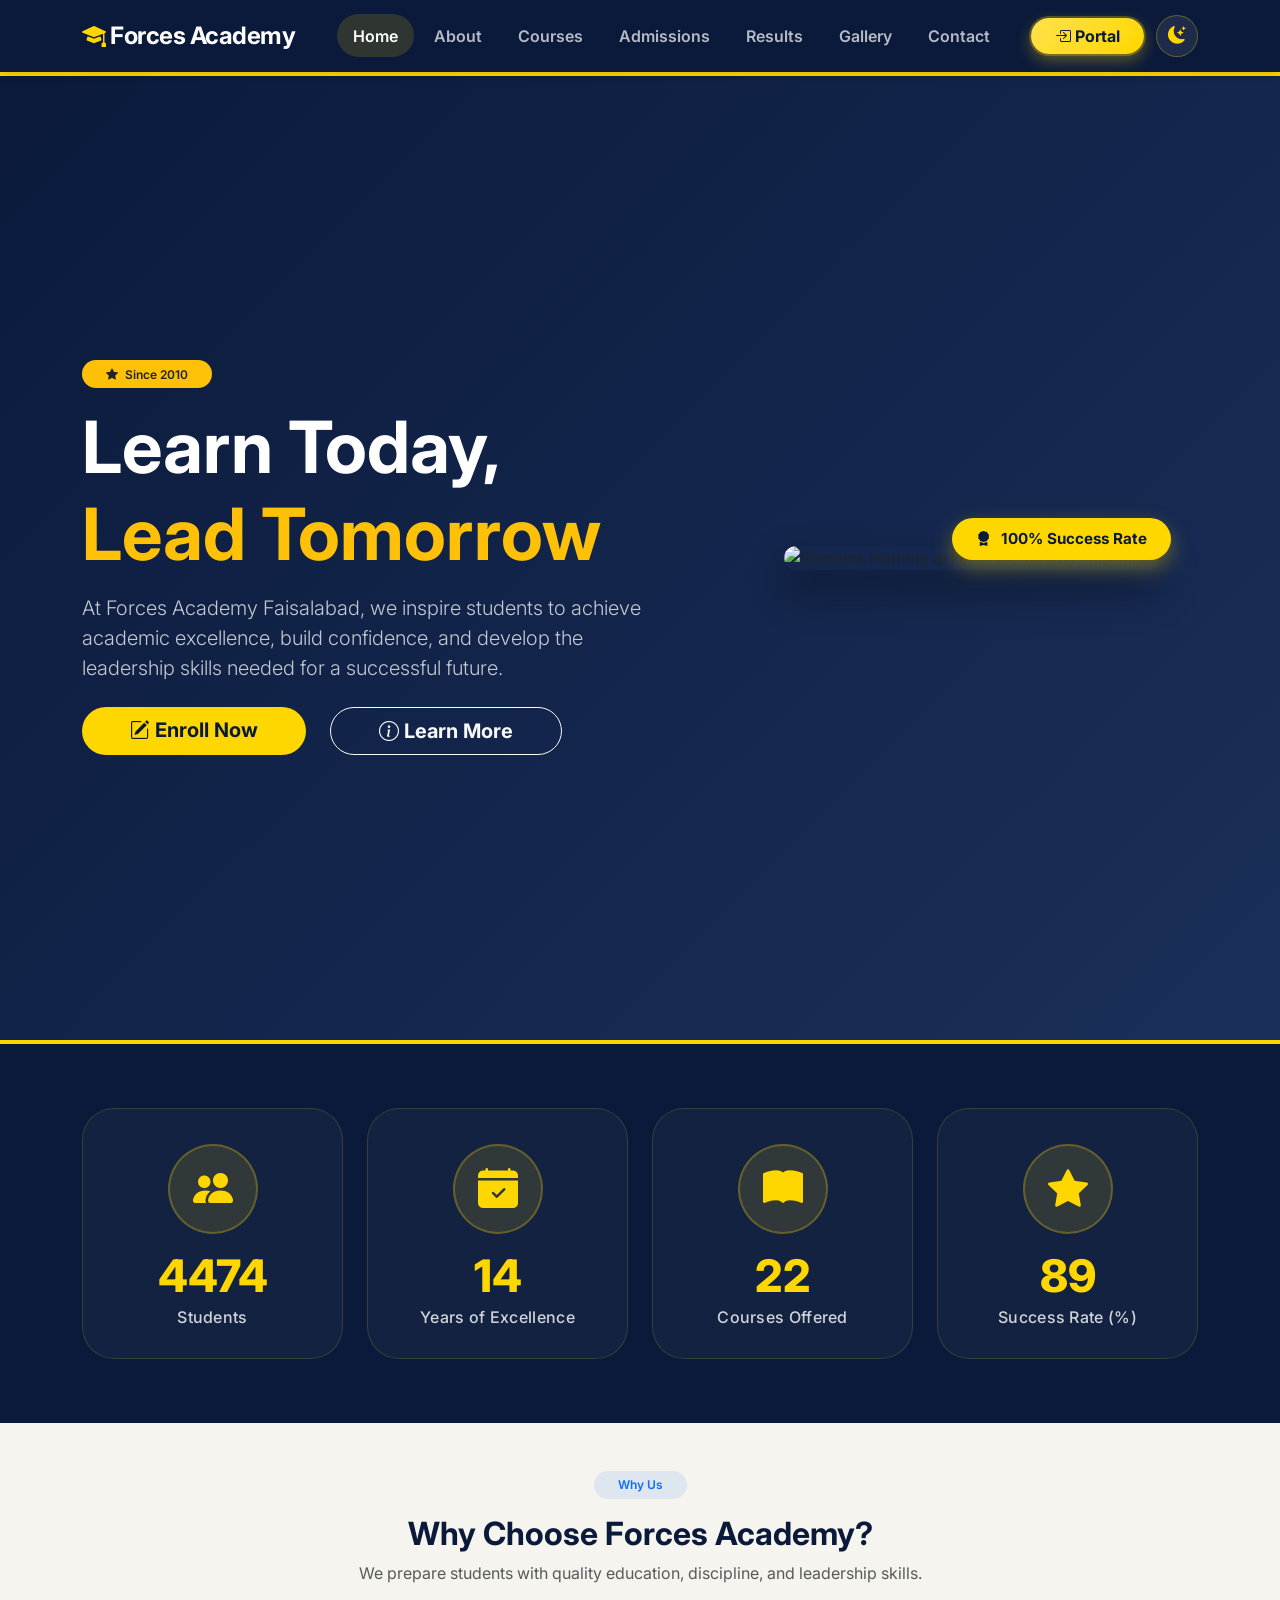
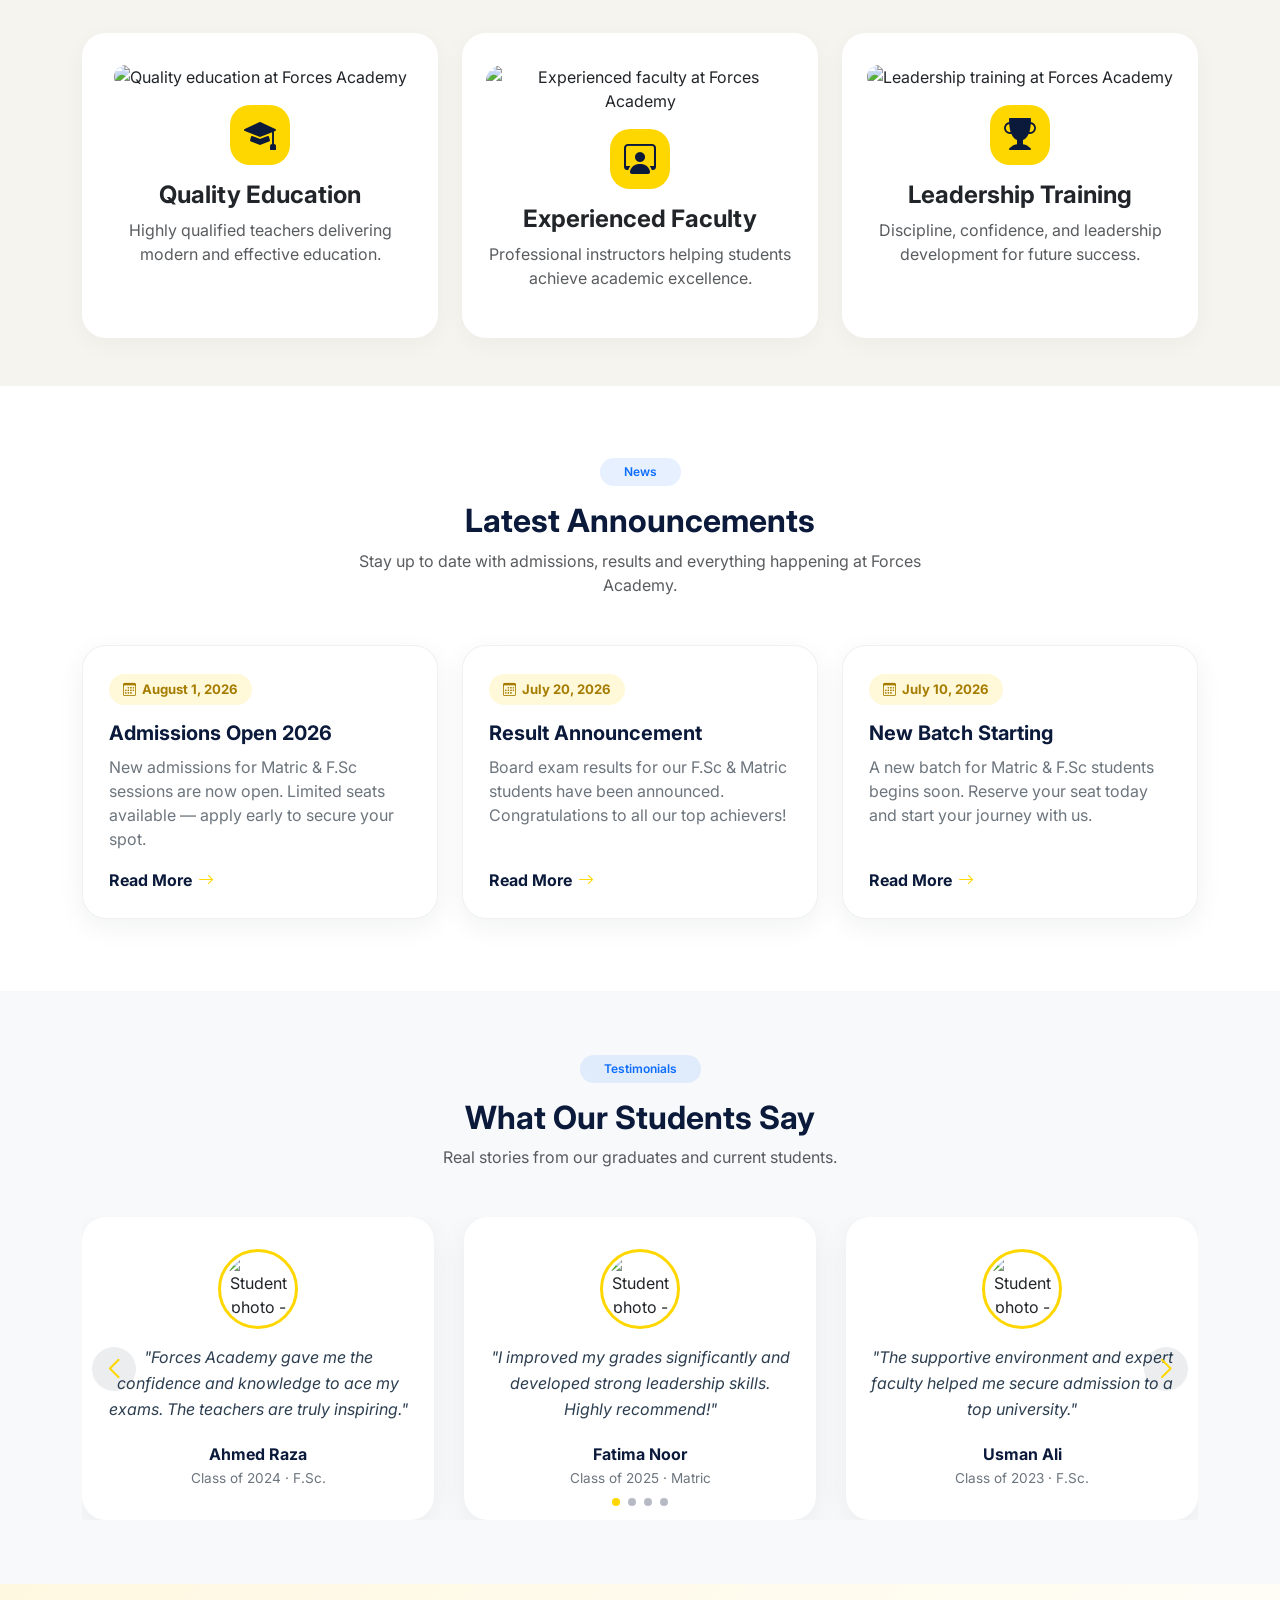
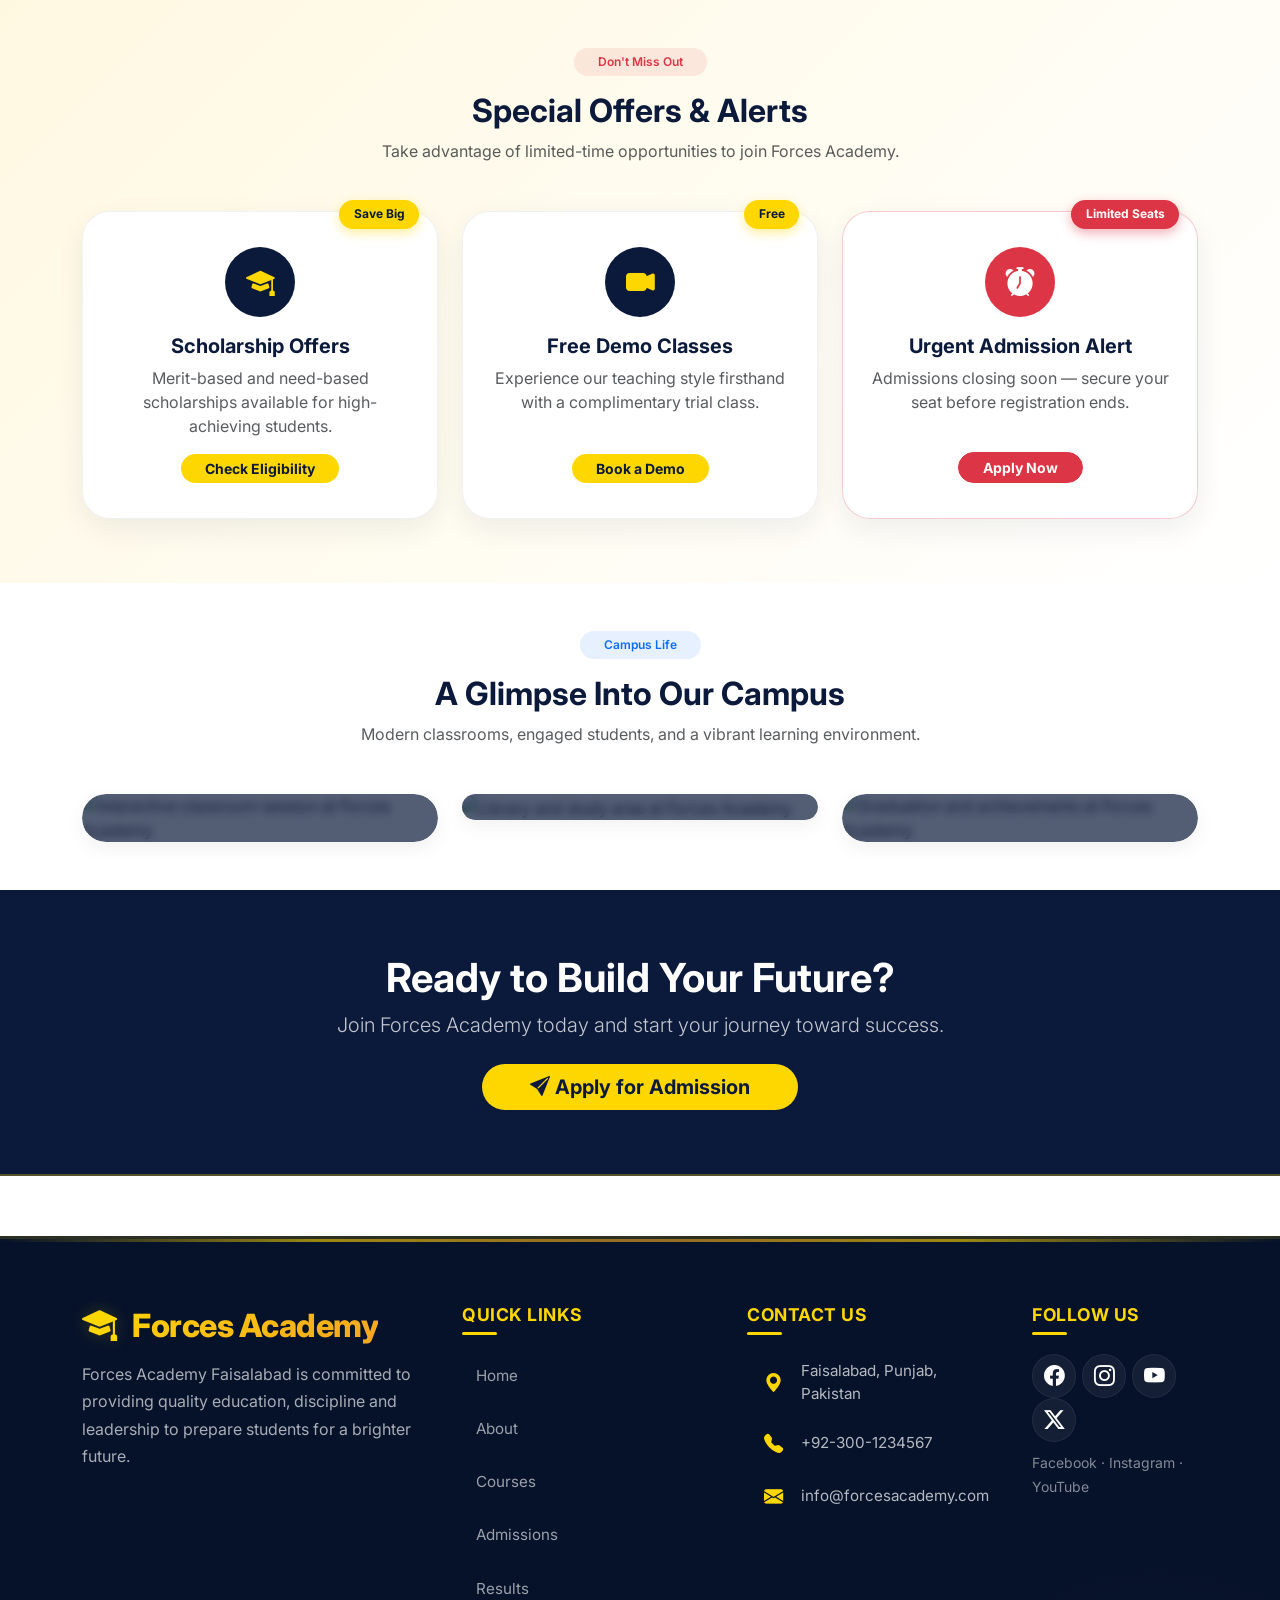
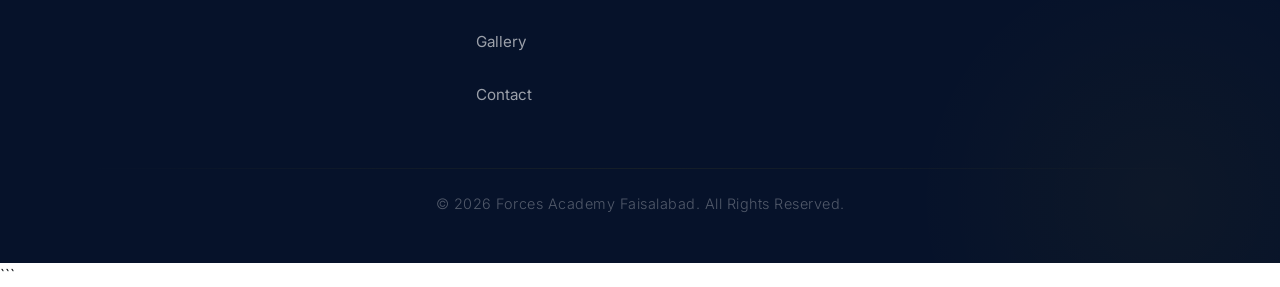
==== commit 98e76d27: "Merge pull request #1 from 2023-bs-se-004-ui/updated-website Update Forces Academy website pages" ====
--- a/index.html
+++ b/index.html
@@ -1,3 +1,4 @@
+
 <!DOCTYPE html>
 <html lang="en">
 
@@ -6,6 +7,19 @@
     <meta name="viewport" content="width=device-width, initial-scale=1.0">
     <title>Forces Academy Faisalabad</title>
 
+    <!-- ===== SEO META TAGS ===== -->
+    <meta name="description" content="Forces Academy Faisalabad offers quality education, experienced faculty and leadership training for Matric &amp; F.Sc students. Enroll today and lead tomorrow.">
+    <meta name="keywords" content="Forces Academy, Forces Academy Faisalabad, best academy in Faisalabad, F.Sc academy, Matric academy, admissions Faisalabad, leadership training, tuition academy Punjab">
+    <meta name="author" content="Forces Academy Faisalabad">
+    <meta property="og:title" content="Forces Academy Faisalabad — Learn Today, Lead Tomorrow">
+    <meta property="og:description" content="Quality education, experienced faculty and leadership training at Forces Academy Faisalabad. Join us and build your future today.">
+    <meta property="og:type" content="website">
+    <meta property="og:image" content="images/logo.png">
+    <meta property="og:url" content="https://forcesacademyofficial.github.io/index.html">
+
+    <!-- ===== FAVICON ===== -->
+    <link rel="icon" type="image/svg+xml" href="data:image/svg+xml,%3Csvg xmlns='http://www.w3.org/2000/svg' viewBox='0 0 64 64'%3E%3Ccircle cx='32' cy='32' r='32' fill='%230b1a3b'/%3E%3Ctext x='32' y='42' font-size='26' font-family='Arial, sans-serif' font-weight='bold' fill='%23ffd700' text-anchor='middle'%3EFA%3C/text%3E%3C/svg%3E">
+
     <!-- Bootstrap CSS -->
     <link href="https://cdn.jsdelivr.net/npm/bootstrap@5.3.3/dist/css/bootstrap.min.css" rel="stylesheet">
 
@@ -19,6 +33,9 @@
 
     <!-- Swiper.js CSS (Testimonials slider) -->
     <link rel="stylesheet" href="https://cdn.jsdelivr.net/npm/swiper@11/swiper-bundle.min.css" />
+
+    <!-- Custom stylesheet -->
+    <link rel="stylesheet" href="css/style.css">
 
     <style>
         /* ===== Smooth Scroll ===== */
@@ -76,7 +93,12 @@
             overflow: hidden;
         }
 
-        /* ---------- Hero entrance transition ---------- */
+        /* =====================================================
+           STEP 2 — PAGE LOAD ANIMATIONS
+           ===================================================== */
+
+        /* ---------- 1) Hero heading: fade in on page load ---------- */
+        /* Subtle fade + gentle rise, staggered so heading leads the rest of the hero content in. */
         #hero .badge,
         #hero h1,
         #hero .lead,
@@ -88,14 +110,14 @@
         }
 
         #hero .badge { animation-delay: 0.1s; }
-        #hero h1 { animation-delay: 0.25s; }
-        #hero .lead { animation-delay: 0.4s; }
+        #hero h1     { animation-delay: 0.25s; }
+        #hero .lead  { animation-delay: 0.4s; }
         #hero .d-flex.flex-wrap.gap-3 { animation-delay: 0.55s; }
         #hero .hero-visual { animation-delay: 0.4s; }
 
         @keyframes heroFadeUp {
             from { opacity: 0; transform: translateY(24px); }
-            to { opacity: 1; transform: translateY(0); }
+            to   { opacity: 1; transform: translateY(0); }
         }
 
         /* Subtle floating motion for the achievement chip */
@@ -116,8 +138,27 @@
             box-shadow: 0 8px 22px rgba(0,0,0,0.25);
         }
 
-
-        /* ===== STEP 1: STATS SECTION - ROUND DESIGN ===== */
+        /* ---------- 2) Stats cards: slide up when scrolled into view ---------- */
+        /* ---------- 3) "Why Choose Us" cards: appear one by one with a slight delay ---------- */
+        /* Both use the same base "hidden" state + fadeSlideUp keyframe. JS (IntersectionObserver)
+           adds .reveal-in and staggers each item's animation-delay when the section enters the viewport. */
+        .stat-item,
+        .card-feature {
+            opacity: 0;
+            transform: translateY(35px);
+        }
+        .stat-item.reveal-in,
+        .card-feature.reveal-in {
+            animation: fadeSlideUp 0.7s ease forwards;
+        }
+        @keyframes fadeSlideUp {
+            to {
+                opacity: 1;
+                transform: translateY(0);
+            }
+        }
+
+        /* ===== STATS SECTION - ROUND DESIGN ===== */
         #stats-section {
             background: #0b1a3b;
             color: #fff;
@@ -188,7 +229,98 @@
             );
         }
 
-        /* ===== STEP 2: TESTIMONIALS SECTION ===== */
+        /* ===== ANNOUNCEMENTS / LATEST NEWS SECTION ===== */
+        #announcements-section {
+            background: #fff;
+            padding: 4.5rem 0;
+        }
+
+        .announcement-card {
+            background: #fff;
+            border-radius: 1.5rem;
+            padding: 1.8rem 1.6rem 1.6rem;
+            height: 100%;
+            box-shadow: 0 8px 28px rgba(11, 26, 59, 0.06);
+            border: 1px solid rgba(11, 26, 59, 0.06);
+            transition: 0.25s ease;
+            display: flex;
+            flex-direction: column;
+        }
+
+        .announcement-card:hover {
+            transform: translateY(-6px);
+            box-shadow: 0 16px 36px rgba(11, 26, 59, 0.12);
+        }
+
+        .announcement-date {
+            display: inline-flex;
+            align-items: center;
+            gap: 6px;
+            background: rgba(255, 215, 0, 0.15);
+            color: #a67c00;
+            font-weight: 700;
+            font-size: 0.82rem;
+            padding: 0.35rem 0.9rem;
+            border-radius: 50px;
+            margin-bottom: 1rem;
+            align-self: flex-start;
+        }
+
+        .announcement-card h5 {
+            color: #0b1a3b;
+            font-weight: 700;
+            margin-bottom: 0.6rem;
+        }
+
+        .announcement-card p {
+            color: #6c757d;
+            flex: 1;
+            margin-bottom: 1.1rem;
+        }
+
+        .announcement-readmore {
+            color: #0b1a3b;
+            font-weight: 700;
+            text-decoration: none;
+            display: inline-flex;
+            align-items: center;
+            gap: 6px;
+            align-self: flex-start;
+            transition: 0.2s ease;
+        }
+
+        .announcement-readmore i {
+            color: #ffd700;
+            transition: transform 0.2s ease;
+        }
+
+        .announcement-readmore:hover {
+            color: #a67c00;
+        }
+
+        .announcement-readmore:hover i {
+            transform: translateX(4px);
+        }
+
+        body.dark-mode #announcements-section {
+            background: #0a1226;
+        }
+        body.dark-mode .announcement-card {
+            background: #16213f;
+            border-color: rgba(255, 215, 0, 0.08);
+            box-shadow: 0 8px 28px rgba(0, 0, 0, 0.35);
+        }
+        body.dark-mode .announcement-card h5 {
+            color: #f2f2f2;
+        }
+        body.dark-mode .announcement-card p {
+            color: #a9b1c6;
+        }
+        body.dark-mode .announcement-readmore {
+            color: #ffd700;
+        }
+
+        /* ===== TESTIMONIALS SECTION ===== */
         #testimonials-section {
             background: #f8f9fa;
             padding: 4rem 0;
@@ -273,7 +405,7 @@
             opacity: 1;
         }
 
-        /* ===== STEP 3: ADDITIONAL CTA BANNER (Scholarship / Demo / Urgent) ===== */
+        /* ===== ADDITIONAL CTA BANNER (Scholarship / Demo / Urgent) ===== */
         #extra-cta {
             background: linear-gradient(135deg, #fff8e1 0%, #ffffff 100%);
             padding: 4rem 0;
@@ -349,21 +481,18 @@
         }
 
         /* ===== MAIN CTA SECTION (Separate from Footer) ===== */
-        /* CTA Section */
         #main-cta{
             background: #0b1a3b;
             padding: 4rem 0;
-            margin-bottom: 60px;   /* Footer se distance */
+            margin-bottom: 60px;
+            border-bottom: 2px solid rgba(255,215,0,0.3);
         }
 
         /* Footer */
         footer{
             background: #06122a;
             padding: 4rem 0 2rem;
-            margin-top: 60px;      /* CTA se distance */
-        }
-        #main-cta{
-            border-bottom: 2px solid rgba(255,215,0,0.3);
+            margin-top: 60px;
         }
 
         /* ---- rest of the page styling ---- */
@@ -657,10 +786,119 @@
                 margin: 0 4px;
             }
         }
+
+        /* ===== DARK MODE TOGGLE BUTTON ===== */
+        #darkModeToggle {
+            width: 42px;
+            height: 42px;
+            border-radius: 50%;
+            display: inline-flex;
+            align-items: center;
+            justify-content: center;
+            background: rgba(255, 255, 255, 0.08);
+            border: 1px solid rgba(255, 215, 0, 0.3);
+            color: #ffd700;
+            font-size: 1.1rem;
+            transition: 0.25s ease;
+            margin-left: 0.75rem;
+        }
+        #darkModeToggle:hover {
+            background: rgba(255, 215, 0, 0.18);
+            transform: translateY(-2px) rotate(15deg);
+        }
+
+        /* ===== DARK MODE THEME ===== */
+        body.dark-mode {
+            background: #0a1226;
+            color: #e6e8ee;
+        }
+        body.dark-mode #features,
+        body.dark-mode #campus-gallery {
+            background: #0f1a34 !important;
+        }
+        body.dark-mode .card-feature {
+            background: #16213f;
+            box-shadow: 0 6px 24px rgba(0, 0, 0, 0.35);
+        }
+        body.dark-mode .card-feature h4 {
+            color: #f2f2f2;
+        }
+        body.dark-mode .card-feature p.text-muted {
+            color: #a9b1c6 !important;
+        }
+        body.dark-mode #testimonials-section {
+            background: #0f1a34;
+        }
+        body.dark-mode .testimonial-card {
+            background: #16213f;
+            box-shadow: 0 8px 30px rgba(0, 0, 0, 0.35);
+        }
+        body.dark-mode .testimonial-quote {
+            color: #dcdfe6;
+        }
+        body.dark-mode .testimonial-name {
+            color: #ffd700;
+        }
+        body.dark-mode .testimonial-class {
+            color: #a9b1c6;
+        }
+        body.dark-mode #extra-cta {
+            background: linear-gradient(135deg, #16213f 0%, #0f1a34 100%);
+        }
+        body.dark-mode .promo-card {
+            background: #16213f;
+            border-color: rgba(255, 215, 0, 0.08);
+        }
+        body.dark-mode .promo-card h5,
+        body.dark-mode .promo-card p {
+            color: #e6e8ee !important;
+        }
+        body.dark-mode .text-primary {
+            color: #ffd700 !important;
+        }
+        /* Section headings (Why Choose Forces Academy?, Latest Announcements, What Our Students Say,
+           Special Offers & Alerts, A Glimpse Into Our Campus) are given an inline style="color:#0b1a3b" in the HTML.
+           Inline styles beat a plain class selector, so !important is required here to win the
+           cascade and make these headings visible against the dark background. */
+        body.dark-mode h2,
+        body.dark-mode h3 {
+            color: #f2f2f2 !important;
+        }
+        body.dark-mode .text-muted {
+            color: #a9b1c6 !important;
+        }
+        body.dark-mode #campus-gallery .gallery-item {
+            box-shadow: 0 6px 20px rgba(0, 0, 0, 0.35);
+        }
+        body.dark-mode .bg-light {
+            background: #0f1a34 !important;
+        }
+
+        /* Respect users who prefer reduced motion */
+        @media (prefers-reduced-motion: reduce) {
+            #hero .badge,
+            #hero h1,
+            #hero .lead,
+            #hero .d-flex.flex-wrap.gap-3,
+            #hero .hero-visual,
+            #hero .float-chip,
+            .stat-item,
+            .card-feature {
+                animation: none !important;
+                opacity: 1 !important;
+                transform: none !important;
+            }
+        }
     </style>
 </head>
 
 <body>
+    <!-- Apply saved theme immediately to avoid a flash of the wrong mode -->
+    <script>
+        if (localStorage.getItem('theme') === 'dark') {
+            document.body.classList.add('dark-mode');
+        }
+    </script>
 
     <!-- ================= NAVBAR ================= -->
     <nav class="navbar navbar-expand-lg navbar-dark sticky-top" id="mainNav">
@@ -681,9 +919,13 @@
                     <li class="nav-item"><a class="nav-link" href="gallery.html">Gallery</a></li>
                     <li class="nav-item"><a class="nav-link" href="contact.html">Contact</a></li>
                 </ul>
-                <a href="#" class="btn btn-warning btn-portal rounded-pill px-4 fw-bold">
+                <!-- STEP 1: Student Portal button linked to the Full Stack LMS hosted URL -->
+                <a href="https://forcesacademy23.infinityfreeapp.com/" target="_blank" class="btn btn-warning btn-portal rounded-pill px-4 fw-bold">
                     <i class="bi bi-box-arrow-in-right"></i> Portal
                 </a>
+                <button id="darkModeToggle" type="button" title="Toggle dark mode" aria-label="Toggle dark mode">
+                    <i class="bi bi-moon-stars-fill" id="darkModeIcon"></i>
+                </button>
             </div>
         </div>
     </nav>
@@ -821,7 +1063,50 @@
         </div>
     </section>
 
-    <!-- ================= STEP 2: TESTIMONIALS SLIDER ================= -->
+    <!-- ================= LATEST ANNOUNCEMENTS SECTION ================= -->
+    <section id="announcements-section">
+        <div class="container">
+            <div class="text-center mb-5">
+                <span class="badge bg-primary bg-opacity-10 text-primary px-4 py-2 rounded-pill fw-semibold">News</span>
+                <h2 class="fw-bold mt-3" style="color: #0b1a3b;">Latest Announcements</h2>
+                <p class="text-muted" style="max-width: 600px; margin: 0 auto;">
+                    Stay up to date with admissions, results and everything happening at Forces Academy.
+                </p>
+            </div>
+
+            <div class="row g-4">
+                <!-- Announcement 1 -->
+                <div class="col-md-4">
+                    <div class="announcement-card h-100">
+                        <span class="announcement-date"><i class="bi bi-calendar3"></i> August 1, 2026</span>
+                        <h5>Admissions Open 2026</h5>
+                        <p>New admissions for Matric &amp; F.Sc sessions are now open. Limited seats available — apply early to secure your spot.</p>
+                        <a href="admissions.html" class="announcement-readmore">Read More <i class="bi bi-arrow-right"></i></a>
+                    </div>
+                </div>
+                <!-- Announcement 2 -->
+                <div class="col-md-4">
+                    <div class="announcement-card h-100">
+                        <span class="announcement-date"><i class="bi bi-calendar3"></i> July 20, 2026</span>
+                        <h5>Result Announcement</h5>
+                        <p>Board exam results for our F.Sc &amp; Matric students have been announced. Congratulations to all our top achievers!</p>
+                        <a href="results.html" class="announcement-readmore">Read More <i class="bi bi-arrow-right"></i></a>
+                    </div>
+                </div>
+                <!-- Announcement 3 -->
+                <div class="col-md-4">
+                    <div class="announcement-card h-100">
+                        <span class="announcement-date"><i class="bi bi-calendar3"></i> July 10, 2026</span>
+                        <h5>New Batch Starting</h5>
+                        <p>A new batch for Matric &amp; F.Sc students begins soon. Reserve your seat today and start your journey with us.</p>
+                        <a href="courses.html" class="announcement-readmore">Read More <i class="bi bi-arrow-right"></i></a>
+                    </div>
+                </div>
+            </div>
+        </div>
+    </section>
+
+    <!-- ================= TESTIMONIALS SLIDER ================= -->
     <section id="testimonials-section">
         <div class="container">
             <div class="text-center mb-5">
@@ -879,7 +1164,7 @@
         </div>
     </section>
 
-    <!-- ================= STEP 3: ADDITIONAL CTA BANNER (Scholarship / Demo / Urgent) ================= -->
+    <!-- ================= ADDITIONAL CTA BANNER (Scholarship / Demo / Urgent) ================= -->
     <section id="extra-cta">
         <div class="container">
             <div class="text-center mb-5">
@@ -1064,11 +1349,58 @@
     <!-- Swiper.js JS -->
     <script src="https://cdn.jsdelivr.net/npm/swiper@11/swiper-bundle.min.js"></script>
 
-    <!-- ================= INLINE JS (Stats + Swiper) ================= -->
+    <!-- ================= INLINE JS (Stats + Swiper + Reveal Animations) ================= -->
     <script>
         document.addEventListener('DOMContentLoaded', function() {
 
-            // ---------- STEP 1: ANIMATED STATS COUNTER ----------
+            // ---------- DARK MODE TOGGLE ----------
+            const darkModeToggle = document.getElementById('darkModeToggle');
+            const darkModeIcon = document.getElementById('darkModeIcon');
+
+            function syncDarkModeIcon() {
+                if (document.body.classList.contains('dark-mode')) {
+                    darkModeIcon.className = 'bi bi-sun-fill';
+                } else {
+                    darkModeIcon.className = 'bi bi-moon-stars-fill';
+                }
+            }
+            syncDarkModeIcon();
+
+            darkModeToggle.addEventListener('click', function() {
+                document.body.classList.toggle('dark-mode');
+                const isDark = document.body.classList.contains('dark-mode');
+                localStorage.setItem('theme', isDark ? 'dark' : 'light');
+                syncDarkModeIcon();
+            });
+
+            // ---------- STAGGERED "APPEAR ONE BY ONE" REVEAL ----------
+            // Used for: (a) the stats cards, (b) the "Why Choose Us" feature cards.
+            // Each item's animation-delay is set based on its position, so items in the
+            // same row/section fade + slide up one after another instead of all at once.
+            function staggerReveal(itemSelector, containerEl, baseDelay) {
+                if (!containerEl) return;
+                const items = containerEl.querySelectorAll(itemSelector);
+                const revealObserver = new IntersectionObserver((entries) => {
+                    entries.forEach(entry => {
+                        if (entry.isIntersecting) {
+                            items.forEach((item, i) => {
+                                item.style.animationDelay = (i * baseDelay) + 'ms';
+                                item.classList.add('reveal-in');
+                            });
+                            revealObserver.unobserve(entry.target);
+                        }
+                    });
+                }, { threshold: 0.2 });
+                revealObserver.observe(containerEl);
+            }
+
+            // Stats cards: slide up together with a light 120ms stagger when the section scrolls into view.
+            staggerReveal('.stat-item', document.getElementById('stats-section'), 120);
+
+            // "Why Choose Us" cards: appear one by one with a 150ms delay between each.
+            staggerReveal('.card-feature', document.getElementById('features'), 150);
+
+            // ---------- ANIMATED STATS COUNTER ----------
             const statsSection = document.getElementById('stats-section');
             const statNumbers = document.querySelectorAll('.stat-number');
             let animated = false;
@@ -1116,7 +1448,7 @@
                 observer.observe(statsSection);
             }
 
-            // ---------- STEP 2: TESTIMONIALS SLIDER (Swiper) ----------
+            // ---------- TESTIMONIALS SLIDER (Swiper) ----------
             const swiper = new Swiper('.testimonialSwiper', {
                 loop: true,
                 autoplay: {
@@ -1145,7 +1477,7 @@
                 }
             });
 
-            // ---------- STEP 3: BACK TO TOP BUTTON ----------
+            // ---------- BACK TO TOP BUTTON ----------
             const backToTopBtn = document.getElementById('backToTopBtn');
 
             function toggleBackToTopBtn() {
@@ -1171,4 +1503,5 @@
 
 </body>
 
-</html>+</html>
+```
--- a/css/style.css
+++ b/css/style.css
@@ -0,0 +1,1519 @@
+<!DOCTYPE html>
+<html lang="en">
+
+<head>
+    <meta charset="UTF-8">
+    <meta name="viewport" content="width=device-width, initial-scale=1.0">
+    <title>Admissions | Forces Academy Faisalabad</title>
+
+    <meta name="description" content="Admissions open at Forces Academy Faisalabad for 2026–2027. Learn the application steps, eligibility criteria, required documents and fee structure.">
+    <meta name="keywords" content="Forces Academy admissions, admission Faisalabad, school admission Punjab, eligibility criteria, admission fee structure, apply Forces Academy">
+    <meta property="og:title" content="Admissions Open — Forces Academy Faisalabad">
+    <meta property="og:description" content="Start your journey at Forces Academy Faisalabad. See the 5-step application process, eligibility, documents and fee structure.">
+    <meta property="og:type" content="website">
+    <meta property="og:image" content="https://picsum.photos/seed/forcesacademy-hero/1600/700">
+    <meta property="og:url" content="https://forcesacademyofficial.github.io/admissions.html">
+
+    <link rel="icon" type="image/svg+xml" href="data:image/svg+xml,%3Csvg xmlns='http://www.w3.org/2000/svg' viewBox='0 0 64 64'%3E%3Ccircle cx='32' cy='32' r='32' fill='%230b1a3b'/%3E%3Ctext x='32' y='42' font-size='26' font-family='Arial, sans-serif' font-weight='bold' fill='%23ffd700' text-anchor='middle'%3EFA%3C/text%3E%3C/svg%3E">
+
+    <!-- Bootstrap CSS -->
+    <link href="https://cdn.jsdelivr.net/npm/bootstrap@5.3.3/dist/css/bootstrap.min.css" rel="stylesheet">
+
+    <!-- Bootstrap Icons -->
+    <link rel="stylesheet" href="https://cdn.jsdelivr.net/npm/bootstrap-icons@1.11.3/font/bootstrap-icons.min.css">
+
+    <!-- Font Awesome for step icons -->
+    <link rel="stylesheet" href="https://cdnjs.cloudflare.com/ajax/libs/font-awesome/6.5.0/css/all.min.css">
+
+    <!-- Google Font -->
+    <link href="https://fonts.googleapis.com/css2?family=Inter:wght@300;400;500;600;700;800&display=swap" rel="stylesheet">
+
+    <link rel="stylesheet" href="css/style.css">
+
+    <style>
+        /* ===== SMOOTH SCROLL (Step 9) ===== */
+        html {
+            scroll-behavior: smooth;
+        }
+
+        /* Hero background image with dark overlay so the white text stays readable */
+        .page-header {
+            position: relative;
+            background-image:
+                linear-gradient(rgba(10, 20, 40, 0.82), rgba(10, 20, 40, 0.88)),
+                url('https://picsum.photos/seed/forcesacademy-hero/1600/700');
+            background-size: cover;
+            background-position: center;
+            border-top: 4px solid #ffd700;
+            border-bottom: 4px solid #ffd700;
+        }
+
+        /* ---------- Hero entrance transition ---------- */
+        .page-header .badge-gold,
+        .page-header h1,
+        .page-header .lead,
+        .page-header .header-tags {
+            opacity: 0;
+            transform: translateY(24px);
+            animation: heroFadeUp 0.8s ease forwards;
+        }
+        .page-header .badge-gold {
+            animation-delay: 0.1s;
+        }
+        .page-header h1 {
+            animation-delay: 0.25s;
+        }
+        .page-header .lead {
+            animation-delay: 0.4s;
+        }
+        .page-header .header-tags {
+            animation-delay: 0.55s;
+        }
+
+        @keyframes heroFadeUp {
+            from {
+                opacity: 0;
+                transform: translateY(24px);
+            }
+            to {
+                opacity: 1;
+                transform: translateY(0);
+            }
+        }
+
+        /* Campus gallery images */
+        .gallery-photo {
+            width: 100%;
+            height: 220px;
+            object-fit: cover;
+            border-radius: 14px;
+            box-shadow: 0 10px 25px rgba(0, 0, 0, 0.15);
+            transition: transform .3s ease;
+        }
+        .gallery-photo:hover {
+            transform: scale(1.03);
+        }
+
+        /* Counselor section photo */
+        .counselor-photo {
+            width: 100%;
+            max-width: 380px;
+            border-radius: 16px;
+            box-shadow: 0 12px 30px rgba(0, 0, 0, 0.18);
+        }
+
+        /* ===== NAVBAR STYLES (MATCHING OTHER PAGES) ===== */
+        #mainNav {
+            background: #0b1a3b;
+            box-shadow: 0 2px 10px rgba(0, 0, 0, 0.15);
+            padding: 0.8rem 0;
+        }
+        .navbar-brand {
+            font-size: 1.5rem;
+            letter-spacing: -0.5px;
+        }
+        .navbar-brand i {
+            color: #ffd700;
+        }
+        .nav-link {
+            color: rgba(255, 255, 255, 0.7) !important;
+            font-weight: 600;
+            padding: 0.6rem 1rem !important;
+            border-radius: 50px;
+            transition: all 0.2s;
+        }
+        .nav-link:hover,
+        .nav-link.active {
+            color: #fff !important;
+            background: rgba(255, 215, 0, 0.15);
+        }
+        .btn-warning {
+            background: #ffd700;
+            border: none;
+            color: #0b1a3b;
+        }
+        .btn-warning:hover {
+            background: #e6c200;
+            color: #0b1a3b;
+        }
+
+        /* ===== Student Portal button — made to stand out clearly (matches other pages) ===== */
+        .btn-portal {
+            background: linear-gradient(135deg, #ffe14d, #ffd700);
+            color: #0b1a3b !important;
+            font-weight: 800;
+            box-shadow: 0 0 0 2px rgba(255, 215, 0, 0.25), 0 6px 16px rgba(255, 215, 0, 0.35);
+            transition: transform 0.25s ease, box-shadow 0.25s ease, background 0.2s ease;
+        }
+        .btn-portal:hover {
+            background: linear-gradient(135deg, #fff3b0, #ffd700);
+            color: #0b1a3b !important;
+            transform: translateY(-3px);
+            box-shadow: 0 0 0 2px rgba(255, 215, 0, 0.4), 0 10px 24px rgba(255, 215, 0, 0.45);
+        }
+
+        /* ---------- STEP ITEMS ---------- */
+        .step-item {
+            border: none;
+            padding: 1.25rem 1.5rem;
+            transition: background 0.2s ease;
+            background: #fff;
+            border-bottom: 2px solid #f0ede6;
+        }
+        .step-item:last-child {
+            border-bottom: none;
+        }
+        .step-item:hover {
+            background: #faf8f2;
+        }
+
+        .step-number {
+            display: inline-flex;
+            align-items: center;
+            justify-content: center;
+            width: 48px;
+            height: 48px;
+            background: linear-gradient(145deg, #ffd700, #f5a623);
+            color: #0f2847;
+            font-weight: 800;
+            font-size: 1.2rem;
+            border-radius: 50%;
+            flex-shrink: 0;
+            box-shadow: 0 4px 15px rgba(255, 215, 0, 0.35);
+        }
+
+        .step-icon {
+            font-size: 2rem;
+            color: #b3893a;
+            opacity: 0.6;
+            margin-left: auto;
+            flex-shrink: 0;
+        }
+
+        /* ---------- ELIGIBILITY CARDS ---------- */
+        .eligibility-card {
+            background: #fff;
+            border-radius: 16px;
+            overflow: hidden;
+            transition: transform 0.3s ease, box-shadow 0.3s ease;
+            border: 1px solid #e9e6dc;
+        }
+        .eligibility-card:hover {
+            transform: translateY(-6px);
+            box-shadow: 0 12px 35px rgba(0, 0, 0, 0.08);
+        }
+
+        .card-header-icon {
+            background: linear-gradient(145deg, #0f2847, #1a3f6e);
+            padding: 1.5rem 1.5rem 1rem;
+            text-align: center;
+        }
+        .card-header-icon i {
+            font-size: 2.5rem;
+        }
+        .card-header-icon h5 {
+            font-weight: 700;
+            margin-bottom: 0;
+        }
+
+        .eligibility-list {
+            list-style: none;
+            padding-left: 0;
+            margin-bottom: 0;
+        }
+        .eligibility-list li {
+            padding: 0.5rem 0;
+            border-bottom: 1px solid #f0ede6;
+            font-size: 0.95rem;
+            display: flex;
+            align-items: flex-start;
+        }
+        .eligibility-list li:last-child {
+            border-bottom: none;
+        }
+        .eligibility-list i {
+            margin-top: 0.15rem;
+        }
+
+        /* ---------- DOCUMENT ITEMS ---------- */
+        .document-item {
+            background: #fff;
+            border-radius: 14px;
+            border: 1px solid #e9e6dc;
+            transition: transform 0.3s ease, box-shadow 0.3s ease;
+        }
+        .document-item:hover {
+            transform: translateY(-4px);
+            box-shadow: 0 8px 25px rgba(0, 0, 0, 0.07);
+            border-color: #ffd700;
+        }
+        .document-item i {
+            color: #b3893a;
+        }
+        .document-item h6 {
+            font-weight: 700;
+            color: #0f2847;
+            font-size: 0.9rem;
+            margin-bottom: 0.15rem;
+        }
+        .document-item small {
+            font-size: 0.7rem;
+            color: #6b7280;
+        }
+
+        /* ---------- FEE TABLE ---------- */
+        .fee-table-wrapper {
+            border-radius: 16px;
+            overflow: hidden;
+            box-shadow: 0 4px 25px rgba(0, 0, 0, 0.06);
+        }
+        .fee-table-wrapper .table {
+            margin-bottom: 0;
+        }
+        .fee-table-wrapper .table thead th {
+            background: linear-gradient(145deg, #0f2847, #1a3f6e);
+            color: #ffd700;
+            font-weight: 700;
+            padding: 1rem 1.25rem;
+            border: none;
+            font-size: 0.9rem;
+            text-transform: uppercase;
+            letter-spacing: 0.5px;
+        }
+        .fee-table-wrapper .table tbody td {
+            padding: 1rem 1.25rem;
+            border-color: #f0ede6;
+            vertical-align: middle;
+        }
+        .fee-table-wrapper .table tfoot td {
+            background: linear-gradient(145deg, #0f2847, #1a3f6e);
+            color: rgba(255, 255, 255, 0.85);
+            padding: 0.9rem 1.25rem;
+            border: none;
+            font-size: 0.85rem;
+            font-style: italic;
+        }
+        .text-gold {
+            color: #b3893a;
+            font-weight: 700;
+        }
+
+        /* ---------- FEE PERKS ---------- */
+        .fee-perk {
+            background: #fff;
+            border-radius: 14px;
+            padding: 1.5rem 0.5rem;
+            border: 1px solid #e9e6dc;
+            transition: transform 0.3s ease, box-shadow 0.3s ease;
+            height: 100%;
+        }
+        .fee-perk:hover {
+            transform: translateY(-4px);
+            box-shadow: 0 8px 25px rgba(0, 0, 0, 0.07);
+            border-color: #ffd700;
+        }
+        .fee-perk i {
+            font-size: 2.2rem;
+            color: #b3893a;
+            display: block;
+            margin-bottom: 0.5rem;
+        }
+        .fee-perk h6 {
+            font-weight: 700;
+            color: #0f2847;
+            margin-bottom: 0.1rem;
+            font-size: 0.95rem;
+        }
+        .fee-perk small {
+            font-size: 0.75rem;
+            color: #6b7280;
+        }
+
+        /* ---------- COUNSELOR SECTION ---------- */
+        .counselor-section {
+            background: #fff;
+            border-radius: 20px;
+            padding: 3rem 2rem;
+            box-shadow: 0 4px 30px rgba(0, 0, 0, 0.06);
+            border: 1px solid #e9e6dc;
+        }
+        .counselor-section h4 {
+            font-weight: 700;
+            color: #0f2847;
+        }
+
+        .btn-gold {
+            background: linear-gradient(145deg, #ffd700, #f5a623);
+            color: #0f2847;
+            font-weight: 700;
+            padding: 0.7rem 2rem;
+            border-radius: 50px;
+            border: none;
+            transition: all 0.3s ease;
+            text-decoration: none;
+            display: inline-flex;
+            align-items: center;
+        }
+        .btn-gold:hover {
+            transform: translateY(-3px);
+            box-shadow: 0 8px 30px rgba(255, 215, 0, 0.4);
+            color: #0f2847;
+        }
+
+        .btn-outline-gold {
+            background: transparent;
+            color: #b3893a;
+            font-weight: 700;
+            padding: 0.7rem 2rem;
+            border-radius: 50px;
+            border: 2px solid #b3893a;
+            transition: all 0.3s ease;
+            text-decoration: none;
+            display: inline-flex;
+            align-items: center;
+        }
+        .btn-outline-gold:hover {
+            background: #b3893a;
+            color: #fff;
+            transform: translateY(-3px);
+            box-shadow: 0 8px 25px rgba(179, 137, 58, 0.25);
+        }
+
+        /* ---------- ENQUIRY FORM ---------- */
+        .enquiry-section {
+            background: #fff;
+            border-radius: 20px;
+            padding: 3rem 2.5rem;
+            box-shadow: 0 4px 30px rgba(0, 0, 0, 0.06);
+            border: 1px solid #e9e6dc;
+        }
+        .enquiry-section h4 {
+            font-weight: 700;
+            color: #0f2847;
+        }
+        .enquiry-section .form-label {
+            font-weight: 600;
+            color: #0f2847;
+            font-size: 0.9rem;
+        }
+        .enquiry-section .form-control,
+        .enquiry-section .form-select {
+            border-radius: 10px;
+            border: 1px solid #e0ddd3;
+            padding: 0.65rem 0.9rem;
+        }
+        .enquiry-section .form-control:focus,
+        .enquiry-section .form-select:focus {
+            border-color: #ffd700;
+            box-shadow: 0 0 0 3px rgba(255, 215, 0, 0.2);
+        }
+        .btn-submit-gold {
+            background: linear-gradient(145deg, #ffd700, #f5a623);
+            color: #0f2847;
+            font-weight: 700;
+            padding: 0.75rem 2.5rem;
+            border-radius: 50px;
+            border: none;
+            transition: all 0.3s ease;
+        }
+        .btn-submit-gold:hover {
+            transform: translateY(-3px);
+            box-shadow: 0 8px 30px rgba(255, 215, 0, 0.4);
+            color: #0f2847;
+        }
+        .btn-submit-gold:disabled {
+            opacity: 0.7;
+            transform: none;
+        }
+        #formStatus {
+            display: none;
+            border-radius: 12px;
+            padding: 0.9rem 1.1rem;
+            font-weight: 600;
+            font-size: 0.95rem;
+        }
+        #formStatus.status-success {
+            display: block;
+            background: rgba(40, 167, 69, 0.12);
+            color: #1e7e34;
+            border: 1px solid rgba(40, 167, 69, 0.3);
+        }
+        #formStatus.status-error {
+            display: block;
+            background: rgba(220, 53, 69, 0.12);
+            color: #b02a37;
+            border: 1px solid rgba(220, 53, 69, 0.3);
+        }
+
+        /* ---------- BACKGROUND UTILITY ---------- */
+        .bg-light {
+            background: #f6f4ee !important;
+        }
+
+        /* ---------- FOOTER OVERRIDES ---------- */
+        footer {
+            background: linear-gradient(180deg, #0a1a2b 0%, #0d1f33 100%);
+            border-top: 3px solid rgba(255, 215, 0, 0.15);
+            padding: 4rem 0 2rem;
+            margin-top: 0;
+            position: relative;
+            overflow: hidden;
+        }
+        footer::before {
+            content: '';
+            position: absolute;
+            top: 0;
+            left: 0;
+            right: 0;
+            height: 3px;
+            background: linear-gradient(90deg, transparent, #ffd700, #f5a623, #ffd700, transparent);
+            opacity: 0.6;
+        }
+        footer::after {
+            content: '';
+            position: absolute;
+            bottom: -30%;
+            right: -10%;
+            width: 500px;
+            height: 500px;
+            background: radial-gradient(circle, rgba(255, 215, 0, 0.03), transparent 70%);
+            border-radius: 50%;
+            pointer-events: none;
+        }
+        footer a {
+            transition: 0.2s;
+            text-decoration: none;
+        }
+        footer a:hover {
+            color: #ffd700 !important;
+            text-decoration: underline !important;
+        }
+        footer .footer-brand {
+            font-size: 2rem;
+            font-weight: 800;
+            letter-spacing: -0.5px;
+            background: linear-gradient(135deg, #ffd700, #f5a623, #ffd700);
+            background-size: 200% 200%;
+            -webkit-background-clip: text;
+            -webkit-text-fill-color: transparent;
+            background-clip: text;
+            animation: goldShine 4s ease-in-out infinite;
+            display: inline-block;
+        }
+        @keyframes goldShine {
+            0%,
+            100% {
+                background-position: 0% 50%;
+            }
+            50% {
+                background-position: 100% 50%;
+            }
+        }
+        footer .footer-brand i {
+            -webkit-text-fill-color: initial;
+            color: #ffd700;
+            margin-right: 10px;
+            font-size: 2.2rem;
+            filter: drop-shadow(0 0 8px rgba(255, 215, 0, 0.2));
+        }
+        footer h5 {
+            color: #ffd700;
+            font-weight: 700;
+            font-size: 1.1rem;
+            letter-spacing: 0.8px;
+            text-transform: uppercase;
+            margin-bottom: 1.5rem;
+            position: relative;
+            display: inline-block;
+        }
+        footer h5::after {
+            content: '';
+            position: absolute;
+            bottom: -6px;
+            left: 0;
+            width: 35px;
+            height: 3px;
+            background: linear-gradient(90deg, #ffd700, #f5a623);
+            border-radius: 4px;
+        }
+        footer .quick-link {
+            color: rgba(255, 255, 255, 0.6);
+            text-decoration: none;
+            display: inline-block;
+            padding: 6px 0;
+            font-weight: 400;
+            font-size: 0.95rem;
+            transition: all 0.3s ease;
+            position: relative;
+        }
+        footer .quick-link::before {
+            content: '›';
+            color: #ffd700;
+            margin-right: 6px;
+            opacity: 0;
+            transform: translateX(-8px);
+            transition: all 0.3s ease;
+            font-size: 1.2rem;
+            font-weight: 700;
+        }
+        footer .quick-link:hover {
+            color: #ffd700 !important;
+            padding-left: 22px;
+        }
+        footer .quick-link:hover::before {
+            opacity: 1;
+            transform: translateX(0);
+        }
+        footer .list-unstyled li {
+            margin-bottom: 6px;
+        }
+        footer .list-unstyled a {
+            color: rgba(255, 255, 255, 0.6);
+        }
+        footer .list-unstyled a:hover {
+            color: #ffd700 !important;
+        }
+        footer .contact-info {
+            color: rgba(255, 255, 255, 0.7);
+            font-size: 0.95rem;
+            margin-bottom: 12px;
+            display: flex;
+            align-items: center;
+            gap: 14px;
+            transition: all 0.3s ease;
+            padding: 6px 12px;
+            border-radius: 10px;
+        }
+        footer .contact-info:hover {
+            background: rgba(255, 215, 0, 0.05);
+            color: #ffffff;
+            transform: translateX(4px);
+        }
+        footer .contact-info i {
+            color: #ffd700;
+            font-size: 1.2rem;
+            min-width: 28px;
+            text-align: center;
+            transition: all 0.3s ease;
+        }
+        footer .contact-info:hover i {
+            transform: scale(1.15);
+            color: #ffd700;
+        }
+        .social-link {
+            display: inline-flex;
+            align-items: center;
+            justify-content: center;
+            width: 48px;
+            height: 48px;
+            border-radius: 50%;
+            background: rgba(255, 255, 255, 0.04);
+            color: #ffffff;
+            text-decoration: none;
+            font-size: 1.3rem;
+            transition: all 0.35s cubic-bezier(0.34, 1.56, 0.64, 1);
+            border: 1px solid rgba(255, 255, 255, 0.06);
+            position: relative;
+        }
+        .social-link::before {
+            content: '';
+            position: absolute;
+            inset: -2px;
+            border-radius: 50%;
+            background: linear-gradient(135deg, rgba(255, 215, 0, 0.2), transparent);
+            opacity: 0;
+            transition: all 0.3s ease;
+        }
+        .social-link:hover {
+            transform: translateY(-6px) scale(1.08);
+            color: #ffffff !important;
+            border-color: #ffd700;
+        }
+        .social-link:hover::before {
+            opacity: 1;
+        }
+        .social-link.facebook:hover {
+            background: #1877f2;
+            box-shadow: 0 8px 25px rgba(24, 119, 242, 0.4);
+        }
+        .social-link.instagram:hover {
+            background: #e4405f;
+            box-shadow: 0 8px 25px rgba(228, 64, 95, 0.4);
+        }
+        .social-link.youtube:hover {
+            background: #ff0000;
+            box-shadow: 0 8px 25px rgba(255, 0, 0, 0.4);
+        }
+        .social-link.twitter:hover {
+            background: #000000;
+            box-shadow: 0 8px 25px rgba(0, 0, 0, 0.4);
+        }
+        footer hr {
+            border: none;
+            height: 1px;
+            background: linear-gradient(90deg, transparent, rgba(255, 215, 0, 0.15), rgba(255, 215, 0, 0.25), rgba(255, 215, 0, 0.15), transparent);
+            margin: 2.5rem 0 1.8rem;
+        }
+        footer .copyright {
+            color: rgba(255, 255, 255, 0.3);
+            font-size: 0.9rem;
+            font-weight: 300;
+            letter-spacing: 0.5px;
+        }
+        footer .copyright .academy-name {
+            color: #ffd700;
+            font-weight: 600;
+        }
+
+        /* ===== BACK TO TOP BUTTON (Step 10 & 11) ===== */
+        .back-to-top {
+            position: fixed;
+            bottom: 2rem;
+            right: 2rem;
+            width: 52px;
+            height: 52px;
+            background: linear-gradient(145deg, #ffd700, #f5a623);
+            color: #0f2847;
+            border: none;
+            border-radius: 50%;
+            font-size: 1.6rem;
+            display: flex;
+            align-items: center;
+            justify-content: center;
+            box-shadow: 0 8px 28px rgba(255, 215, 0, 0.45);
+            cursor: pointer;
+            transition: opacity 0.3s ease, transform 0.3s cubic-bezier(0.34, 1.56, 0.64, 1), box-shadow 0.3s ease;
+            opacity: 0;
+            transform: translateY(20px) scale(0.85);
+            pointer-events: none;
+            z-index: 9999;
+            text-decoration: none;
+            border: 2px solid rgba(255, 255, 255, 0.25);
+            backdrop-filter: blur(4px);
+        }
+
+        .back-to-top.visible {
+            opacity: 1;
+            transform: translateY(0) scale(1);
+            pointer-events: auto;
+        }
+
+        .back-to-top:hover {
+            transform: translateY(-4px) scale(1.08);
+            box-shadow: 0 12px 40px rgba(255, 215, 0, 0.6);
+            background: linear-gradient(145deg, #ffe44d, #f5a623);
+            color: #0f2847;
+        }
+
+        .back-to-top:active {
+            transform: scale(0.92);
+        }
+
+        .back-to-top i {
+            filter: drop-shadow(0 2px 6px rgba(0, 0, 0, 0.15));
+        }
+
+        @media (max-width: 576px) {
+            .back-to-top {
+                width: 44px;
+                height: 44px;
+                font-size: 1.3rem;
+                bottom: 1.2rem;
+                right: 1.2rem;
+            }
+            .step-number {
+                width: 38px;
+                height: 38px;
+                font-size: 1rem;
+            }
+            .step-icon {
+                font-size: 1.5rem;
+            }
+            .counselor-section,
+            .enquiry-section {
+                padding: 1.5rem 1rem;
+            }
+            .fee-table-wrapper .table thead th,
+            .fee-table-wrapper .table tbody td {
+                padding: 0.6rem 0.7rem;
+                font-size: 0.8rem;
+            }
+        }
+
+        /* ===== DARK MODE TOGGLE BUTTON ===== */
+        #darkModeToggle {
+            width: 42px;
+            height: 42px;
+            border-radius: 50%;
+            display: inline-flex;
+            align-items: center;
+            justify-content: center;
+            background: rgba(255, 255, 255, 0.08);
+            border: 1px solid rgba(255, 215, 0, 0.3);
+            color: #ffd700;
+            font-size: 1.1rem;
+            transition: 0.25s ease;
+            margin-left: 0.75rem;
+        }
+        #darkModeToggle:hover {
+            background: rgba(255, 215, 0, 0.18);
+            transform: translateY(-2px) rotate(15deg);
+        }
+
+        /* ===== STAGGERED REVEAL (steps, eligibility cards, documents) ===== */
+        .step-item,
+        .eligibility-card,
+        .document-item {
+            opacity: 0;
+            transform: translateY(30px);
+        }
+        .step-item.reveal-in,
+        .eligibility-card.reveal-in,
+        .document-item.reveal-in {
+            animation: fadeSlideUp 0.6s ease forwards;
+        }
+        @keyframes fadeSlideUp {
+            to {
+                opacity: 1;
+                transform: translateY(0);
+            }
+        }
+
+        /* ===== DARK MODE THEME ===== */
+        body.dark-mode {
+            background: #0a1226;
+            color: #e6e8ee;
+        }
+        body.dark-mode .bg-light {
+            background: #0f1a34 !important;
+        }
+        body.dark-mode .step-item,
+        body.dark-mode .eligibility-card,
+        body.dark-mode .document-item,
+        body.dark-mode .fee-perk,
+        body.dark-mode .counselor-section,
+        body.dark-mode .enquiry-section,
+        body.dark-mode .fee-table-wrapper .table tbody {
+            background: #16213f !important;
+            border-color: rgba(255, 215, 0, 0.08) !important;
+            color: #e6e8ee;
+        }
+        body.dark-mode .step-item h5,
+        body.dark-mode .step-item p,
+        body.dark-mode .document-item h6,
+        body.dark-mode .fee-perk h6,
+        body.dark-mode .counselor-section h4,
+        body.dark-mode .enquiry-section h4,
+        body.dark-mode .enquiry-section .form-label {
+            color: #f2f2f2;
+        }
+        body.dark-mode .section-title,
+        body.dark-mode h2 {
+            color: #f2f2f2;
+        }
+        body.dark-mode .section-subtitle,
+        body.dark-mode .text-muted {
+            color: #a9b1c6 !important;
+        }
+        body.dark-mode .eligibility-list li {
+            border-color: rgba(255, 215, 0, 0.08);
+            color: #dcdfe6;
+        }
+        body.dark-mode .fee-table-wrapper .table tbody td {
+            color: #dcdfe6;
+            border-color: rgba(255, 215, 0, 0.08);
+        }
+        body.dark-mode .enquiry-section .form-control,
+        body.dark-mode .enquiry-section .form-select {
+            background: #0f1a34;
+            border-color: rgba(255, 215, 0, 0.15);
+            color: #e6e8ee;
+        }
+    </style>
+</head>
+
+<body>
+    <!-- Apply saved theme immediately to avoid a flash of the wrong mode -->
+    <script>
+        if (localStorage.getItem('theme') === 'dark') {
+            document.body.classList.add('dark-mode');
+        }
+    </script>
+
+    <!-- ================= NAVBAR ================= -->
+    <nav class="navbar navbar-expand-lg navbar-dark sticky-top" id="mainNav">
+        <div class="container">
+            <a class="navbar-brand fw-bold" href="index.html">
+                <i class="bi bi-mortarboard-fill"></i> Forces Academy
+            </a>
+            <button class="navbar-toggler border-0" type="button" data-bs-toggle="collapse" data-bs-target="#navMenu">
+                <span class="navbar-toggler-icon"></span>
+            </button>
+            <div class="collapse navbar-collapse" id="navMenu">
+                <ul class="navbar-nav mx-auto">
+                    <li class="nav-item"><a class="nav-link" href="index.html">Home</a></li>
+                    <li class="nav-item"><a class="nav-link" href="about.html">About</a></li>
+                    <li class="nav-item"><a class="nav-link" href="courses.html">Courses</a></li>
+                    <li class="nav-item"><a class="nav-link active" href="admissions.html">Admissions</a></li>
+                    <li class="nav-item"><a class="nav-link" href="results.html">Results</a></li>
+                    <li class="nav-item"><a class="nav-link" href="gallery.html">Gallery</a></li>
+                    <li class="nav-item"><a class="nav-link" href="contact.html">Contact</a></li>
+                </ul>
+                <!-- STEP 1: Student Portal button linked to Full Stack LMS hosted URL -->
+                <a href="https://forcesacademy23.infinityfreeapp.com/" target="_blank" class="btn btn-warning btn-portal rounded-pill px-4 fw-bold">
+                    <i class="bi bi-box-arrow-in-right"></i> Portal
+                </a>
+                <button id="darkModeToggle" type="button" title="Toggle dark mode" aria-label="Toggle dark mode">
+                    <i class="bi bi-moon-stars-fill" id="darkModeIcon"></i>
+                </button>
+            </div>
+        </div>
+    </nav>
+
+    <!-- ================= PAGE HEADER ================= -->
+    <section class="page-header">
+        <div class="container">
+            <div class="row">
+                <div class="col-lg-8 mx-auto text-center">
+                    <span class="badge-gold d-inline-block mb-3">
+                        <i class="bi bi-mortarboard-fill me-2"></i>Admissions Open
+                    </span>
+                    <h1 class="display-3 fw-bold text-white">Join Forces Academy</h1>
+                    <p class="lead text-white-50 mt-3">
+                        Start your journey towards academic excellence and professional success. Admissions are now open for the academic session 2026–2027.
+                    </p>
+                    <div class="header-tags mt-4 d-flex flex-wrap justify-content-center gap-2">
+                        <span class="badge bg-warning text-dark"><i class="bi bi-calendar-check me-1"></i> Last Date: 31st Aug 2026</span>
+                        <span class="badge bg-success"><i class="bi bi-whatsapp me-1"></i> +92-300-1234567</span>
+                    </div>
+                </div>
+            </div>
+        </div>
+    </section>
+
+    <!-- ================= HOW TO APPLY ================= -->
+    <section class="py-5 py-lg-6" style="padding-top:5rem; padding-bottom:5rem;">
+        <div class="container">
+            <div class="text-center mb-5">
+                <h2 class="section-title">How to Apply</h2>
+                <p class="section-subtitle">Five simple steps from application to enrollment</p>
+            </div>
+            <div class="row justify-content-center">
+                <div class="col-lg-9">
+                    <ol class="list-group list-group-flush rounded-4 shadow-lg overflow-hidden bg-white">
+
+                        <li class="list-group-item step-item d-flex align-items-center gap-4">
+                            <span class="step-number">1</span>
+                            <div>
+                                <h5>Submit Application</h5>
+                                <p>Fill out the online or on-campus admission form along with the required documents.</p>
+                            </div>
+                            <i class="fa-solid fa-file-signature step-icon"></i>
+                        </li>
+
+                        <li class="list-group-item step-item d-flex align-items-center gap-4">
+                            <span class="step-number">2</span>
+                            <div>
+                                <h5>Entrance Assessment</h5>
+                                <p>Candidates appear for a grade-appropriate written test in English, Maths and General Knowledge.</p>
+                            </div>
+                            <i class="fa-solid fa-pen-to-square step-icon"></i>
+                        </li>
+
+                        <li class="list-group-item step-item d-flex align-items-center gap-4">
+                            <span class="step-number">3</span>
+                            <div>
+                                <h5>Interview</h5>
+                                <p>A short interview with the candidate and parents to understand fit and expectations.</p>
+                            </div>
+                            <i class="fa-solid fa-comments step-icon"></i>
+                        </li>
+
+                        <li class="list-group-item step-item d-flex align-items-center gap-4">
+                            <span class="step-number">4</span>
+                            <div>
+                                <h5>Document Verification</h5>
+                                <p>Original documents are verified by the admissions office before final approval.</p>
+                            </div>
+                            <i class="fa-solid fa-folder-open step-icon"></i>
+                        </li>
+
+                        <li class="list-group-item step-item d-flex align-items-center gap-4">
+                            <span class="step-number">5</span>
+                            <div>
+                                <h5>Fee Submission &amp; Confirmation</h5>
+                                <p>Pay the admission fee to confirm the seat and receive your enrollment pack.</p>
+                            </div>
+                            <i class="fa-solid fa-circle-check step-icon"></i>
+                        </li>
+
+                    </ol>
+                </div>
+            </div>
+        </div>
+    </section>
+
+    <!-- ================= ELIGIBILITY ================= -->
+    <section class="py-5 bg-light">
+        <div class="container py-4">
+            <div class="text-center mb-5">
+                <h2 class="section-title">Eligibility Criteria</h2>
+                <p class="section-subtitle">What we look for in every applicant</p>
+            </div>
+            <div class="row g-4">
+
+                <div class="col-md-4">
+                    <div class="eligibility-card shadow-sm h-100">
+                        <div class="card-header-icon">
+                            <i class="fa-solid fa-cake-candles text-warning"></i>
+                            <h5 class="text-white mt-2">Age Criteria</h5>
+                        </div>
+                        <ul class="eligibility-list p-4">
+                            <li><i class="fa-solid fa-check-circle text-success me-2"></i>Minimum age as per grade level (school policy)</li>
+                            <li><i class="fa-solid fa-check-circle text-success me-2"></i>Birth certificate / B-Form required as proof</li>
+                            <li><i class="fa-solid fa-check-circle text-success me-2"></i>Age relaxation considered for defence families</li>
+                        </ul>
+                    </div>
+                </div>
+
+                <div class="col-md-4">
+                    <div class="eligibility-card shadow-sm h-100">
+                        <div class="card-header-icon">
+                            <i class="fa-solid fa-graduation-cap text-warning"></i>
+                            <h5 class="text-white mt-2">Academic Criteria</h5>
+                        </div>
+                        <ul class="eligibility-list p-4">
+                            <li><i class="fa-solid fa-check-circle text-success me-2"></i>Passing marks in previous grade</li>
+                            <li><i class="fa-solid fa-check-circle text-success me-2"></i>Qualifying score in entrance assessment</li>
+                            <li><i class="fa-solid fa-check-circle text-success me-2"></i>Satisfactory transfer certificate / conduct record</li>
+                        </ul>
+                    </div>
+                </div>
+
+                <div class="col-md-4">
+                    <div class="eligibility-card shadow-sm h-100">
+                        <div class="card-header-icon">
+                            <i class="fa-solid fa-heart-pulse text-warning"></i>
+                            <h5 class="text-white mt-2">Medical Fitness</h5>
+                        </div>
+                        <ul class="eligibility-list p-4">
+                            <li><i class="fa-solid fa-check-circle text-success me-2"></i>General medical fitness certificate</li>
+                            <li><i class="fa-solid fa-check-circle text-success me-2"></i>Updated immunization record</li>
+                            <li><i class="fa-solid fa-check-circle text-success me-2"></i>Disclosure of any medical condition requiring care</li>
+                        </ul>
+                    </div>
+                </div>
+
+            </div>
+        </div>
+    </section>
+
+    <!-- ================= REQUIRED DOCUMENTS ================= -->
+    <section class="py-5">
+        <div class="container py-4">
+            <div class="text-center mb-5">
+                <h2 class="section-title">Required Documents</h2>
+                <p class="section-subtitle">Please keep both original and photocopies ready</p>
+            </div>
+            <div class="row g-3">
+
+                <div class="col-6 col-md-4 col-lg-2">
+                    <div class="document-item text-center p-3 h-100">
+                        <i class="fa-solid fa-file-lines fa-2x text-gold mb-2"></i>
+                        <h6>Birth Certificate</h6>
+                        <small class="text-muted">Original + copy</small>
+                    </div>
+                </div>
+
+                <div class="col-6 col-md-4 col-lg-2">
+                    <div class="document-item text-center p-3 h-100">
+                        <i class="fa-solid fa-school fa-2x text-gold mb-2"></i>
+                        <h6>School Records</h6>
+                        <small class="text-muted">Previous transcript</small>
+                    </div>
+                </div>
+
+                <div class="col-6 col-md-4 col-lg-2">
+                    <div class="document-item text-center p-3 h-100">
+                        <i class="fa-solid fa-id-card fa-2x text-gold mb-2"></i>
+                        <h6>CNIC / B-Form</h6>
+                        <small class="text-muted">Parent &amp; child</small>
+                    </div>
+                </div>
+
+                <div class="col-6 col-md-4 col-lg-2">
+                    <div class="document-item text-center p-3 h-100">
+                        <i class="fa-solid fa-camera fa-2x text-gold mb-2"></i>
+                        <h6>Photographs</h6>
+                        <small class="text-muted">4 passport size</small>
+                    </div>
+                </div>
+
+                <div class="col-6 col-md-4 col-lg-2">
+                    <div class="document-item text-center p-3 h-100">
+                        <i class="fa-solid fa-notes-medical fa-2x text-gold mb-2"></i>
+                        <h6>Medical Certificate</h6>
+                        <small class="text-muted">Fitness proof</small>
+                    </div>
+                </div>
+
+                <div class="col-6 col-md-4 col-lg-2">
+                    <div class="document-item text-center p-3 h-100">
+                        <i class="fa-solid fa-map-location-dot fa-2x text-gold mb-2"></i>
+                        <h6>Domicile</h6>
+                        <small class="text-muted">Certificate copy</small>
+                    </div>
+                </div>
+
+            </div>
+        </div>
+    </section>
+
+    <!-- ================= FEE STRUCTURE ================= -->
+    <section class="py-5 bg-light">
+        <div class="container py-4">
+            <div class="text-center mb-5">
+                <h2 class="section-title">Fee Structure</h2>
+                <p class="section-subtitle">Transparent, one-time and recurring charges</p>
+            </div>
+
+            <div class="fee-table-wrapper mb-5">
+                <table class="table align-middle mb-0">
+                    <thead>
+                        <tr>
+                            <th>Class</th>
+                            <th>Admission Fee</th>
+                            <th>Monthly Fee</th>
+                            <th>Security Deposit</th>
+                        </tr>
+                    </thead>
+                    <tbody class="bg-white">
+                        <tr>
+                            <td class="fw-bold">Grade 1 – 5</td>
+                            <td class="text-gold">PKR 25,000</td>
+                            <td>PKR 8,500</td>
+                            <td class="text-success">Refundable</td>
+                        </tr>
+                        <tr>
+                            <td class="fw-bold">Grade 6 – 8</td>
+                            <td class="text-gold">PKR 30,000</td>
+                            <td>PKR 10,000</td>
+                            <td class="text-success">Refundable</td>
+                        </tr>
+                        <tr>
+                            <td class="fw-bold">Grade 9 – 10</td>
+                            <td class="text-gold">PKR 35,000</td>
+                            <td>PKR 12,000</td>
+                            <td class="text-success">Refundable</td>
+                        </tr>
+                        <tr>
+                            <td class="fw-bold">Grade 11 – 12</td>
+                            <td class="text-gold">PKR 40,000</td>
+                            <td>PKR 14,000</td>
+                            <td class="text-success">Refundable</td>
+                        </tr>
+                    </tbody>
+                    <tfoot>
+                        <tr>
+                            <td colspan="4">* Fee once paid against admission is non-refundable. Security deposit is refunded on withdrawal, subject to school policy.</td>
+                        </tr>
+                    </tfoot>
+                </table>
+            </div>
+
+            <div class="row g-4">
+                <div class="col-6 col-md-3">
+                    <div class="fee-perk text-center">
+                        <i class="fa-solid fa-bus"></i>
+                        <h6>Transport</h6>
+                        <small>Route-based charges</small>
+                    </div>
+                </div>
+                <div class="col-6 col-md-3">
+                    <div class="fee-perk text-center">
+                        <i class="fa-solid fa-bed"></i>
+                        <h6>Hostel</h6>
+                        <small>Boarding available</small>
+                    </div>
+                </div>
+                <div class="col-6 col-md-3">
+                    <div class="fee-perk text-center">
+                        <i class="fa-solid fa-award"></i>
+                        <h6>Scholarships</h6>
+                        <small>Merit &amp; need-based</small>
+                    </div>
+                </div>
+                <div class="col-6 col-md-3">
+                    <div class="fee-perk text-center">
+                        <i class="fa-solid fa-futbol"></i>
+                        <h6>Sports Facilities</h6>
+                        <small>Included in fee</small>
+                    </div>
+                </div>
+            </div>
+        </div>
+    </section>
+
+    <!-- ================= ADMISSION ENQUIRY FORM ================= -->
+    <section class="py-5" id="enquiry-form">
+        <div class="container py-4">
+            <div class="row justify-content-center">
+                <div class="col-lg-8">
+                    <div class="enquiry-section">
+                        <div class="text-center mb-4">
+                            <h4><i class="fa-solid fa-envelope-open-text text-warning me-2"></i>Admission Enquiry Form</h4>
+                            <p class="text-muted mb-0">Fill this form and our admissions team will get back to you shortly.</p>
+                        </div>
+
+                        <form id="enquiryForm" novalidate>
+                            <div class="row g-3">
+                                <div class="col-md-6">
+                                    <label class="form-label" for="parentName">Parent / Guardian Name *</label>
+                                    <input type="text" class="form-control" id="parentName" name="parent_name" required>
+                                </div>
+                                <div class="col-md-6">
+                                    <label class="form-label" for="studentName">Student Name *</label>
+                                    <input type="text" class="form-control" id="studentName" name="student_name" required>
+                                </div>
+                                <div class="col-md-6">
+                                    <label class="form-label" for="enquiryEmail">Email Address *</label>
+                                    <input type="email" class="form-control" id="enquiryEmail" name="email" required>
+                                </div>
+                                <div class="col-md-6">
+                                    <label class="form-label" for="enquiryPhone">Phone / WhatsApp *</label>
+                                    <input type="tel" class="form-control" id="enquiryPhone" name="phone" required>
+                                </div>
+                                <div class="col-md-6">
+                                    <label class="form-label" for="enquiryGrade">Applying for Grade *</label>
+                                    <select class="form-select" id="enquiryGrade" name="grade" required>
+                                        <option value="" selected disabled>Select grade</option>
+                                        <option>Grade 1 – 5</option>
+                                        <option>Grade 6 – 8</option>
+                                        <option>Grade 9 – 10</option>
+                                        <option>Grade 11 – 12</option>
+                                    </select>
+                                </div>
+                                <div class="col-md-6">
+                                    <label class="form-label" for="enquirySession">Academic Session *</label>
+                                    <input type="text" class="form-control" id="enquirySession" name="session" value="2026–2027" required>
+                                </div>
+                                <div class="col-12">
+                                    <label class="form-label" for="enquiryMessage">Message / Questions</label>
+                                    <textarea class="form-control" id="enquiryMessage" name="message" rows="4" placeholder="Any questions about eligibility, fee or the entrance test..."></textarea>
+                                </div>
+                            </div>
+
+                            <div id="formStatus" class="mt-4"></div>
+
+                            <div class="text-center mt-4">
+                                <button type="submit" class="btn btn-submit-gold" id="enquirySubmitBtn">
+                                    <i class="fa-solid fa-paper-plane me-2"></i>Submit Enquiry
+                                </button>
+                            </div>
+                        </form>
+                    </div>
+                </div>
+            </div>
+        </div>
+    </section>
+
+    <!-- ================= COUNSELOR / CTA ================= -->
+    <section class="py-5" id="apply">
+        <div class="container py-4">
+            <div class="counselor-section text-center">
+                <img src="https://picsum.photos/seed/forcesacademy-counselor/500/300" class="counselor-photo mb-4 d-block mx-auto" alt="Admissions counselor helping a family with the enrollment process">
+                <h4>Need Help With Your Application?</h4>
+                <p class="text-muted mb-4">
+                    Our admissions counselors are available to guide you through the process,
+                    answer eligibility questions and help schedule your entrance assessment.
+                </p>
+                <div class="d-flex flex-wrap justify-content-center gap-3">
+                    <a href="tel:+920000000000" class="btn-gold"><i class="fa-solid fa-phone me-2"></i>Call Admissions Office</a>
+                    <a href="#" class="btn-outline-gold"><i class="fa-brands fa-whatsapp me-2"></i>Chat on WhatsApp</a>
+                </div>
+            </div>
+        </div>
+    </section>
+
+    <!-- ================= FOOTER ================= -->
+    <footer>
+        <div class="container">
+            <div class="row">
+                <!-- Academy Info -->
+                <div class="col-lg-4 mb-4">
+                    <h3 class="footer-brand">
+                        <i class="bi bi-mortarboard-fill"></i> Forces Academy
+                    </h3>
+                    <p class="text-white-50 fs-5">Forces Academy Faisalabad is committed to providing quality education, discipline and leadership to prepare students for a brighter future.</p>
+                </div>
+
+                <!-- Quick Links -->
+                <div class="col-lg-3 mb-4">
+                    <h5>Quick Links</h5>
+                    <ul class="list-unstyled">
+                        <li><a href="index.html" class="quick-link">Home</a></li>
+                        <li><a href="about.html" class="quick-link">About</a></li>
+                        <li><a href="courses.html" class="quick-link">Courses</a></li>
+                        <li><a href="admissions.html" class="quick-link">Admissions</a></li>
+                        <li><a href="results.html" class="quick-link">Results</a></li>
+                        <li><a href="gallery.html" class="quick-link">Gallery</a></li>
+                        <li><a href="contact.html" class="quick-link">Contact</a></li>
+                    </ul>
+                </div>
+
+                <!-- Contact -->
+                <div class="col-lg-3 mb-4">
+                    <h5>Contact Us</h5>
+                    <p class="contact-info"><i class="bi bi-geo-alt-fill"></i> Faisalabad, Punjab, Pakistan</p>
+                    <p class="contact-info"><i class="bi bi-telephone-fill"></i> +92-300-1234567</p>
+                    <p class="contact-info"><i class="bi bi-envelope-fill"></i> info@forcesacademy.com</p>
+                </div>
+
+                <!-- Social -->
+                <div class="col-lg-2 mb-4">
+                    <h5>Follow Us</h5>
+                    <div class="d-flex flex-wrap gap-2">
+                        <a href="https://www.facebook.com/forcesacademyofficial"
+                        target="_blank"
+                        class="social-link facebook"
+                        title="Follow us on Facebook">
+                        <i class="bi bi-facebook"></i>
+                    </a>
+                    <a href="https://www.instagram.com/forcesacademyofficial"
+                    target="_blank"
+                    class="social-link instagram"
+                    title="Follow us on Instagram">
+                    <i class="bi bi-instagram"></i>
+                </a>
+                <a href="https://www.youtube.com/@forcesacademyofficial"
+                target="_blank"
+                class="social-link youtube"
+                title="Subscribe on YouTube">
+                <i class="bi bi-youtube"></i>
+            </a>
+            <a href="https://twitter.com/forcesacademy"
+            target="_blank"
+            class="social-link twitter"
+            title="Follow us on Twitter">
+            <i class="bi bi-twitter-x"></i>
+        </a>
+    </div>
+    <div class="mt-2">
+        <small class="text-white-50 d-block">Facebook · Instagram · YouTube</small>
+    </div>
+</div>
+</div>
+
+<hr>
+<div class="text-center">
+    <p class="copyright">© 2026 <span class="academy-name">Forces Academy Faisalabad</span>. All Rights Reserved.</p>
+</div>
+</div>
+</footer>
+
+<!-- ===== BACK TO TOP BUTTON (Step 10 & 11) ===== -->
+<button class="back-to-top" id="backToTopBtn" aria-label="Back to top">
+    <i class="bi bi-arrow-up-short"></i>
+</button>
+
+<!-- Bootstrap JS -->
+<script src="https://cdn.jsdelivr.net/npm/bootstrap@5.3.3/dist/js/bootstrap.bundle.min.js">
+</script>
+
+<!-- ===== EMAILJS SDK ===== -->
+<script src="https://cdn.jsdelivr.net/npm/@emailjs/browser@4/dist/email.min.js">
+</script>
+
+<!-- ===== BACK TO TOP JAVASCRIPT ===== -->
+<script>
+    (function() {
+        'use strict';
+
+        // ---------- DARK MODE TOGGLE ----------
+        const darkModeToggle = document.getElementById('darkModeToggle');
+        const darkModeIcon = document.getElementById('darkModeIcon');
+
+        function syncDarkModeIcon() {
+            if (document.body.classList.contains('dark-mode')) {
+                darkModeIcon.className = 'bi bi-sun-fill';
+            } else {
+                darkModeIcon.className = 'bi bi-moon-stars-fill';
+            }
+        }
+        syncDarkModeIcon();
+
+        darkModeToggle.addEventListener('click', function() {
+            document.body.classList.toggle('dark-mode');
+            const isDark = document.body.classList.contains('dark-mode');
+            localStorage.setItem('theme', isDark ? 'dark' : 'light');
+            syncDarkModeIcon();
+        });
+
+        // ---------- STAGGERED "APPEAR ONE BY ONE" REVEAL ----------
+        function staggerReveal(itemSelector, containerEl, baseDelay) {
+            if (!containerEl) return;
+            const items = containerEl.querySelectorAll(itemSelector);
+            if (!items.length) return;
+            const revealObserver = new IntersectionObserver((entries) => {
+                entries.forEach(entry => {
+                    if (entry.isIntersecting) {
+                        items.forEach((item, i) => {
+                            item.style.animationDelay = (i * baseDelay) + 'ms';
+                            item.classList.add('reveal-in');
+                        });
+                        revealObserver.unobserve(entry.target);
+                    }
+                });
+            }, { threshold: 0.15 });
+            revealObserver.observe(containerEl);
+        }
+
+        staggerReveal('.step-item', document.querySelector('.list-group'), 120);
+        staggerReveal('.eligibility-card', document.querySelector('.row.g-4'), 150);
+        staggerReveal('.document-item', document.querySelector('.row.g-3'), 90);
+
+        const btn = document.getElementById('backToTopBtn');
+        let ticking = false;
+
+        function toggleButton() {
+            const currentScroll = window.scrollY || document.documentElement.scrollTop;
+            const threshold = 300;
+
+            if (currentScroll > threshold) {
+                btn.classList.add('visible');
+            } else {
+                btn.classList.remove('visible');
+            }
+        }
+
+        btn.addEventListener('click', function(e) {
+            e.preventDefault();
+            window.scrollTo({
+                top: 0,
+                behavior: 'smooth'
+            });
+        });
+
+        function onScroll() {
+            if (!ticking) {
+                window.requestAnimationFrame(function() {
+                    toggleButton();
+                    ticking = false;
+                });
+                ticking = true;
+            }
+        }
+
+        window.addEventListener('scroll', onScroll, { passive: true });
+        window.addEventListener('load', toggleButton);
+        window.addEventListener('resize', toggleButton);
+        setTimeout(toggleButton, 300);
+
+    })();
+</script>
+
+<!-- ===== ADMISSION ENQUIRY FORM — EMAILJS INTEGRATION ===== -->
+<script>
+    (function() {
+        'use strict';
+
+        /* ============================================================
+           EMAILJS CONFIG
+           ============================================================ */
+        const EMAILJS_PUBLIC_KEY  = "lVGVhCN2gt61mdYt6";
+        const EMAILJS_SERVICE_ID  = "service_4ysbe9p";
+        const EMAILJS_TEMPLATE_ID = "template_u12ohva";
+
+        // The email where enquiries will be sent
+        const ADMISSIONS_EMAIL = "wareeshaatif35@gmail.com";
+
+        if (window.emailjs) {
+            emailjs.init({ publicKey: EMAILJS_PUBLIC_KEY });
+            console.log('✅ EmailJS initialized successfully');
+            console.log('📋 Using Template ID:', EMAILJS_TEMPLATE_ID);
+        } else {
+            console.error('❌ EmailJS SDK not loaded');
+        }
+
+        const form = document.getElementById('enquiryForm');
+        const statusBox = document.getElementById('formStatus');
+        const submitBtn = document.getElementById('enquirySubmitBtn');
+
+        function showStatus(type, message) {
+            statusBox.className = type === 'success' ? 'status-success' : 'status-error';
+            statusBox.innerHTML = message;
+            statusBox.style.display = 'block';
+        }
+
+        form.addEventListener('submit', function(e) {
+            e.preventDefault();
+
+            if (!form.checkValidity()) {
+                form.reportValidity();
+                return;
+            }
+
+            const originalBtnHtml = submitBtn.innerHTML;
+            submitBtn.disabled = true;
+            submitBtn.innerHTML = '<i class="fa-solid fa-spinner fa-spin me-2"></i>Sending...';
+
+            // Get form values
+            const parentName = document.getElementById('parentName').value.trim();
+            const studentName = document.getElementById('studentName').value.trim();
+            const email = document.getElementById('enquiryEmail').value.trim();
+            const phone = document.getElementById('enquiryPhone').value.trim();
+            const grade = document.getElementById('enquiryGrade').value;
+            const session = document.getElementById('enquirySession').value.trim();
+            const message = document.getElementById('enquiryMessage').value.trim();
+
+            // Template parameters
+            const templateParams = {
+                to_email: ADMISSIONS_EMAIL,
+                parent_name: parentName,
+                student_name: studentName,
+                email: email,
+                phone: phone,
+                grade: grade,
+                session: session,
+                message: message || 'No additional questions'
+            };
+
+            console.log('📤 Sending enquiry to:', ADMISSIONS_EMAIL);
+            console.log('📤 Using Template:', EMAILJS_TEMPLATE_ID);
+            console.log('📤 Params:', templateParams);
+
+            emailjs.send(EMAILJS_SERVICE_ID, EMAILJS_TEMPLATE_ID, templateParams)
+                .then(function(response) {
+                    console.log('✅ Email sent successfully!', response);
+                    showStatus('success', 
+                        '<i class="fa-solid fa-circle-check me-2"></i>✅ Thank you! Your enquiry has been sent. Our admissions team will contact you soon at <strong>' + email + '</strong>.'
+                    );
+                    form.reset();
+                    document.getElementById('enquirySession').value = "2026–2027";
+                })
+                .catch(function(error) {
+                    console.error('❌ EmailJS Error:', error);
+                    let errorMsg = 'Sorry, something went wrong sending your enquiry. Please try again or call the admissions office directly.';
+                    
+                    if (error.text) {
+                        errorMsg = 'Error: ' + error.text;
+                    } else if (error.message) {
+                        errorMsg = 'Error: ' + error.message;
+                    }
+                    
+                    showStatus('error', 
+                        '<i class="fa-solid fa-circle-exclamation me-2"></i>❌ ' + errorMsg
+                    );
+                })
+                .finally(function() {
+                    submitBtn.disabled = false;
+                    submitBtn.innerHTML = originalBtnHtml;
+                });
+        });
+
+    })();
+</script>
+
+</body>
+
+</html>
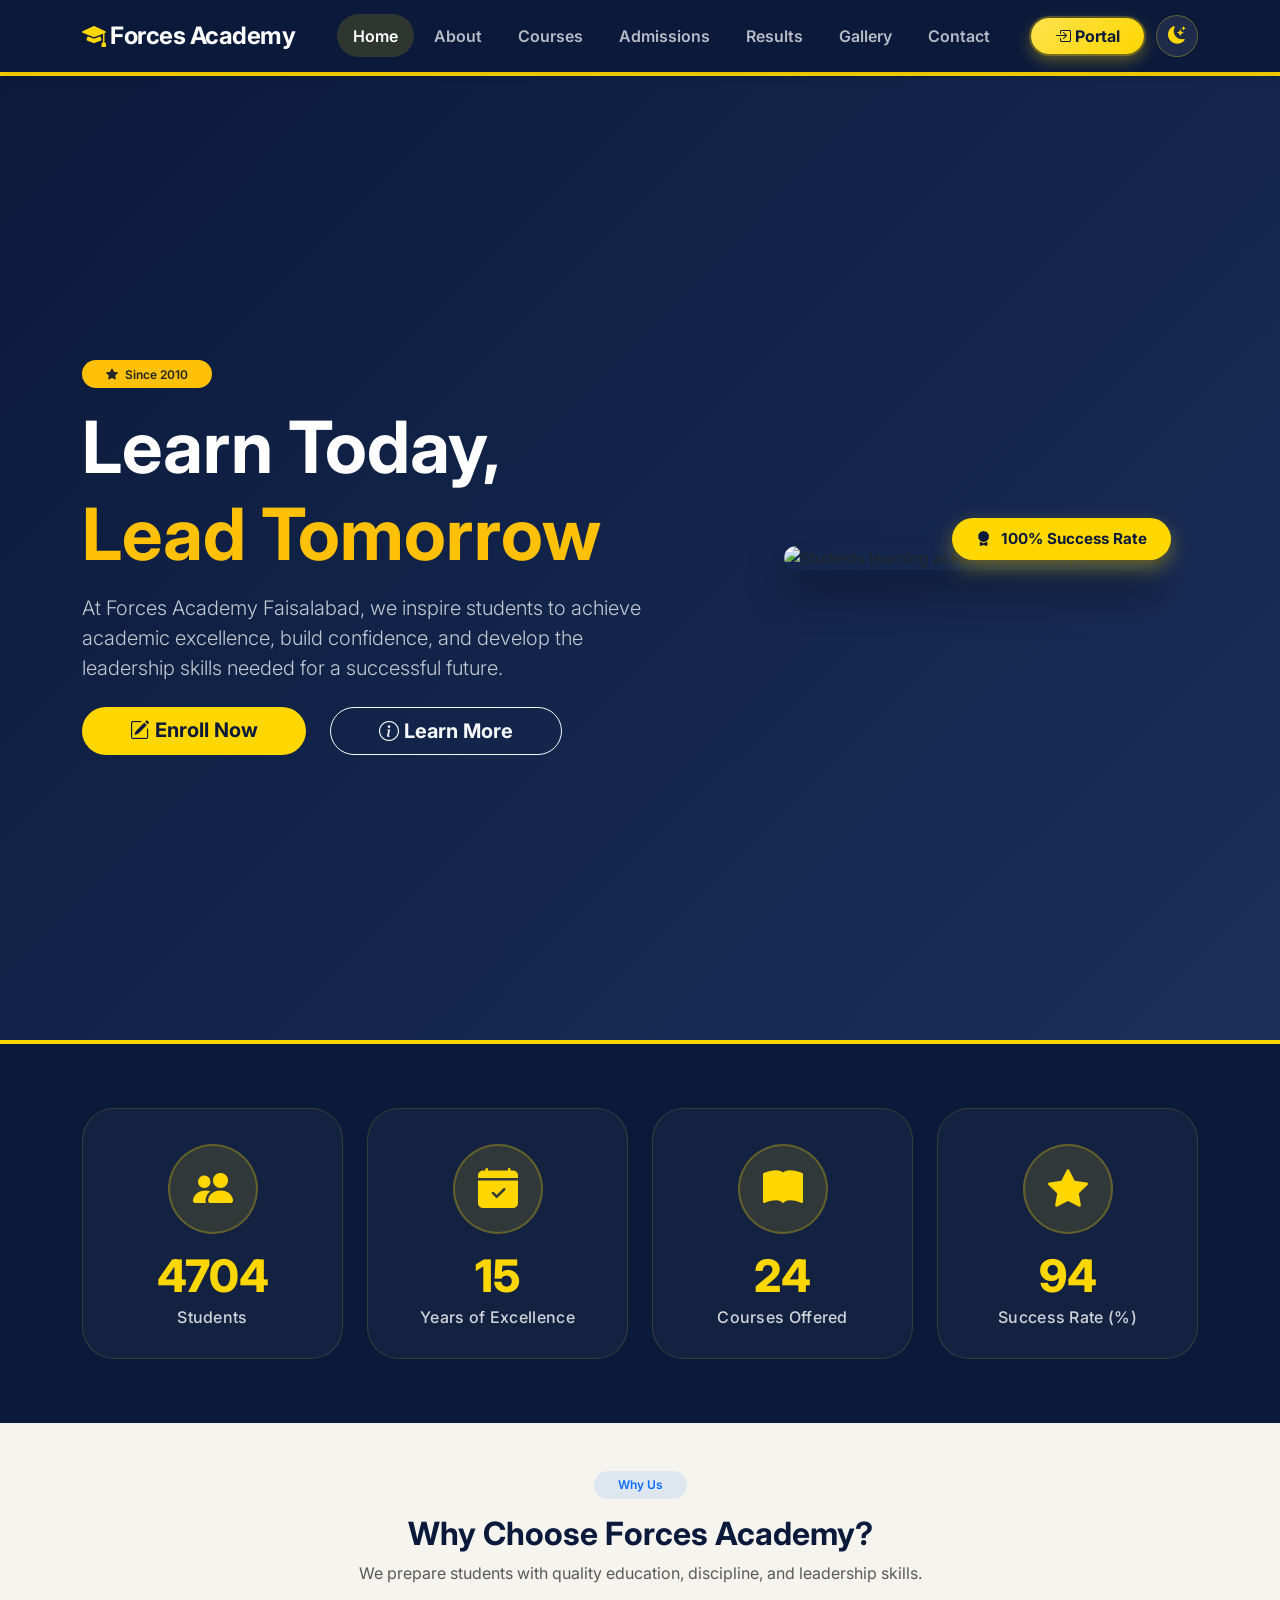
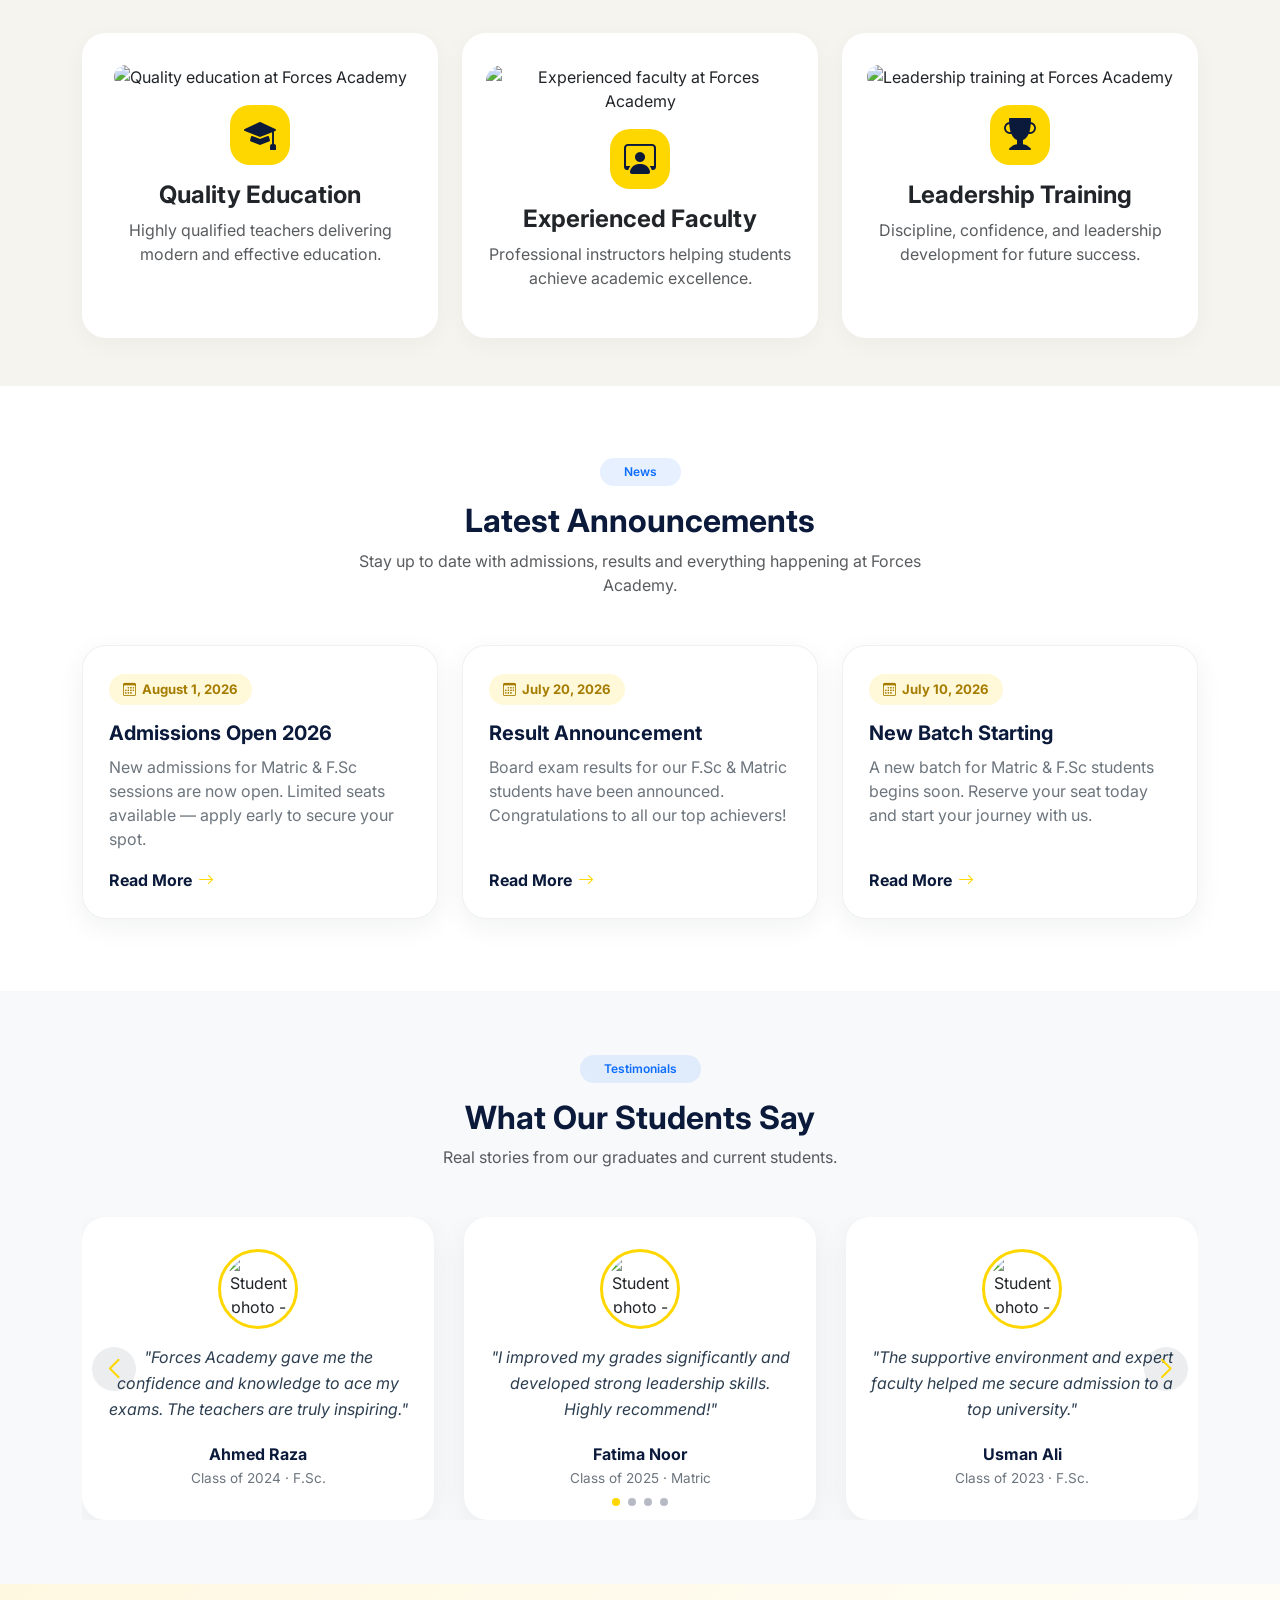
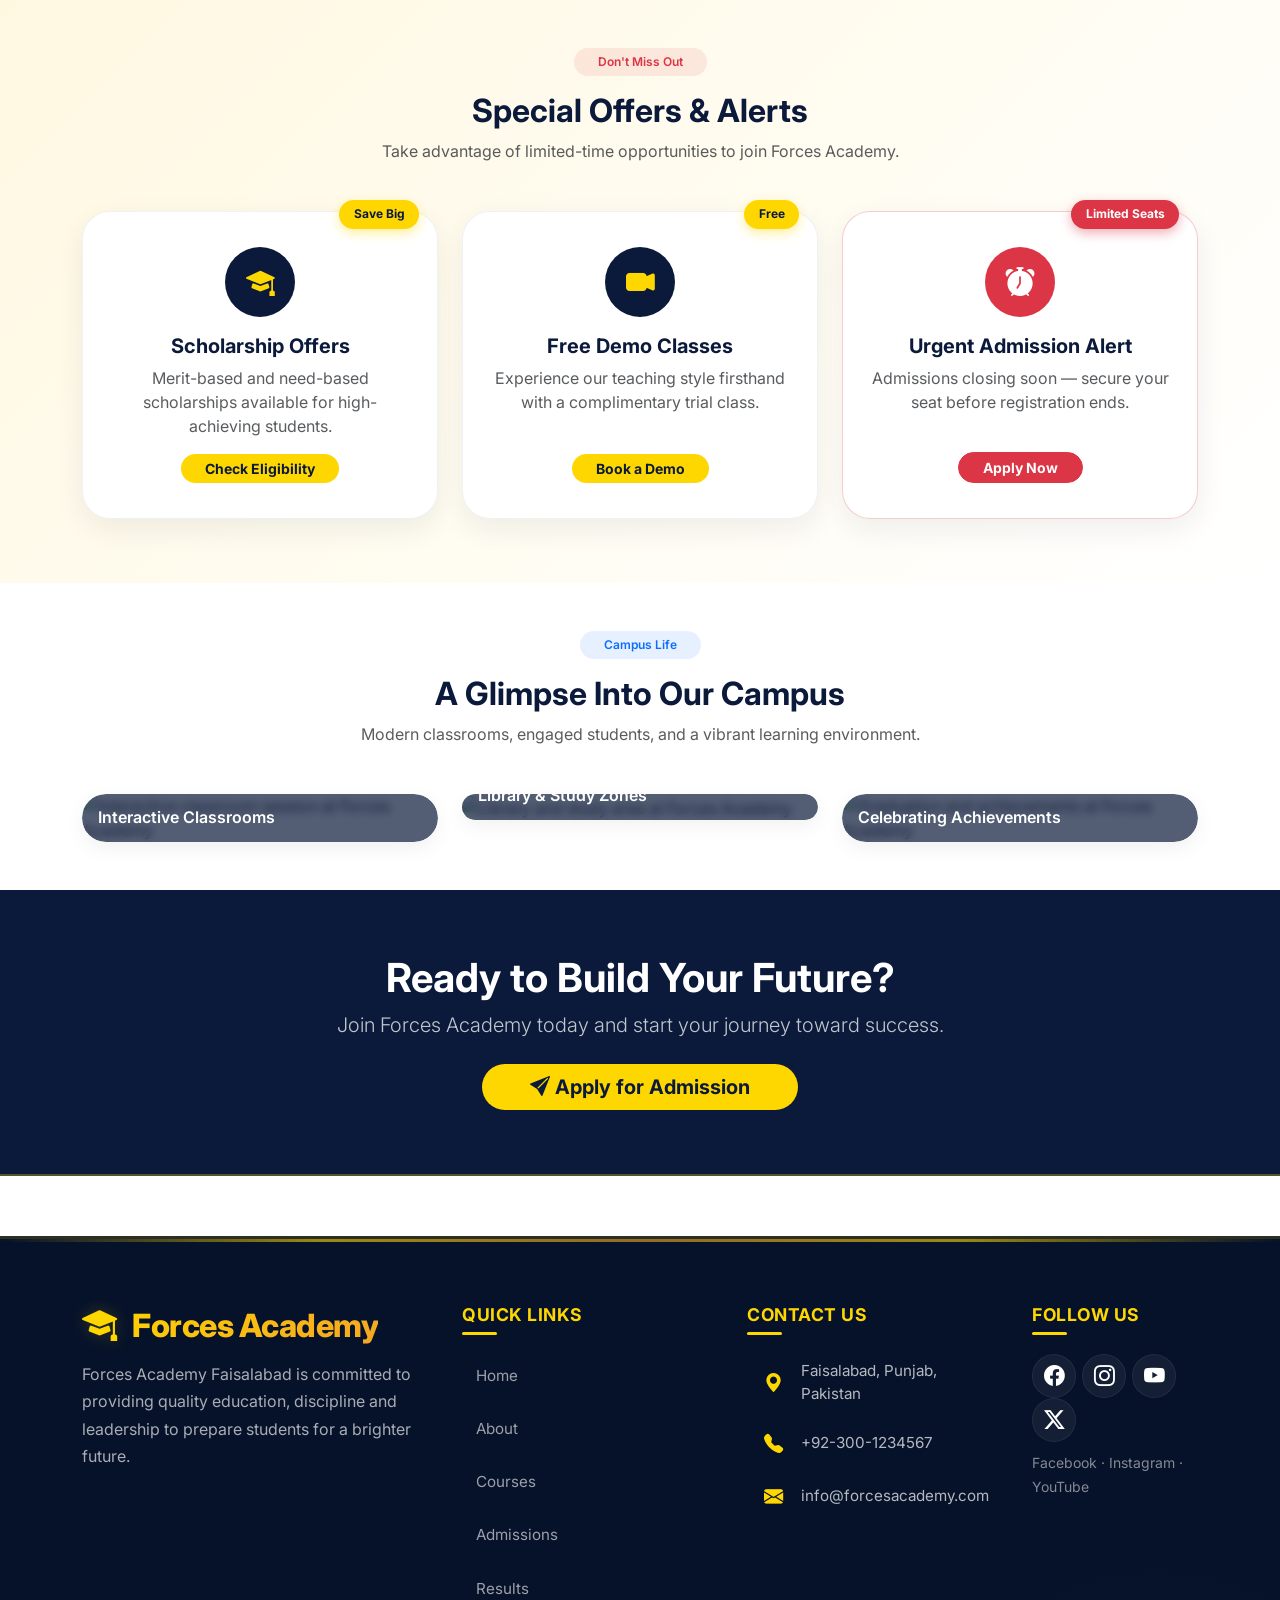
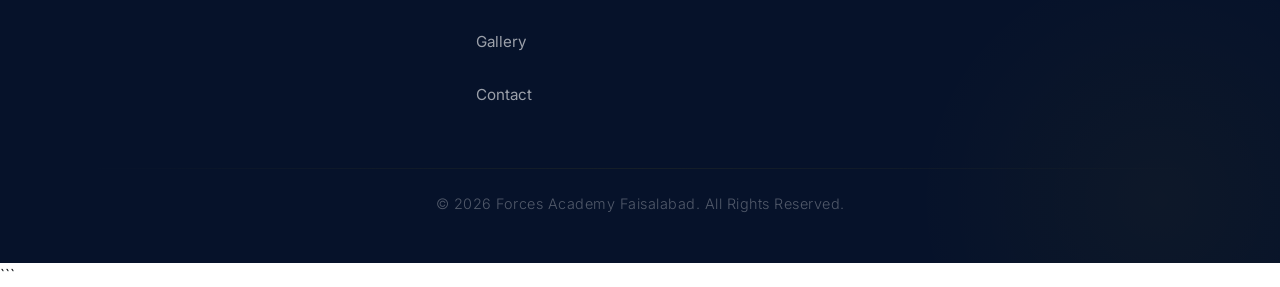
==== commit ce2ae519: "Update website changes" ====
--- a/index.html
+++ b/index.html
@@ -920,7 +920,7 @@
                     <li class="nav-item"><a class="nav-link" href="contact.html">Contact</a></li>
                 </ul>
                 <!-- STEP 1: Student Portal button linked to the Full Stack LMS hosted URL -->
-                <a href="https://forcesacademy23.infinityfreeapp.com/" target="_blank" class="btn btn-warning btn-portal rounded-pill px-4 fw-bold">
+                <a href="https://farhadlms.great-site.net/dashboard.php" target="_blank" class="btn btn-warning btn-portal rounded-pill px-4 fw-bold">
                     <i class="bi bi-box-arrow-in-right"></i> Portal
                 </a>
                 <button id="darkModeToggle" type="button" title="Toggle dark mode" aria-label="Toggle dark mode">
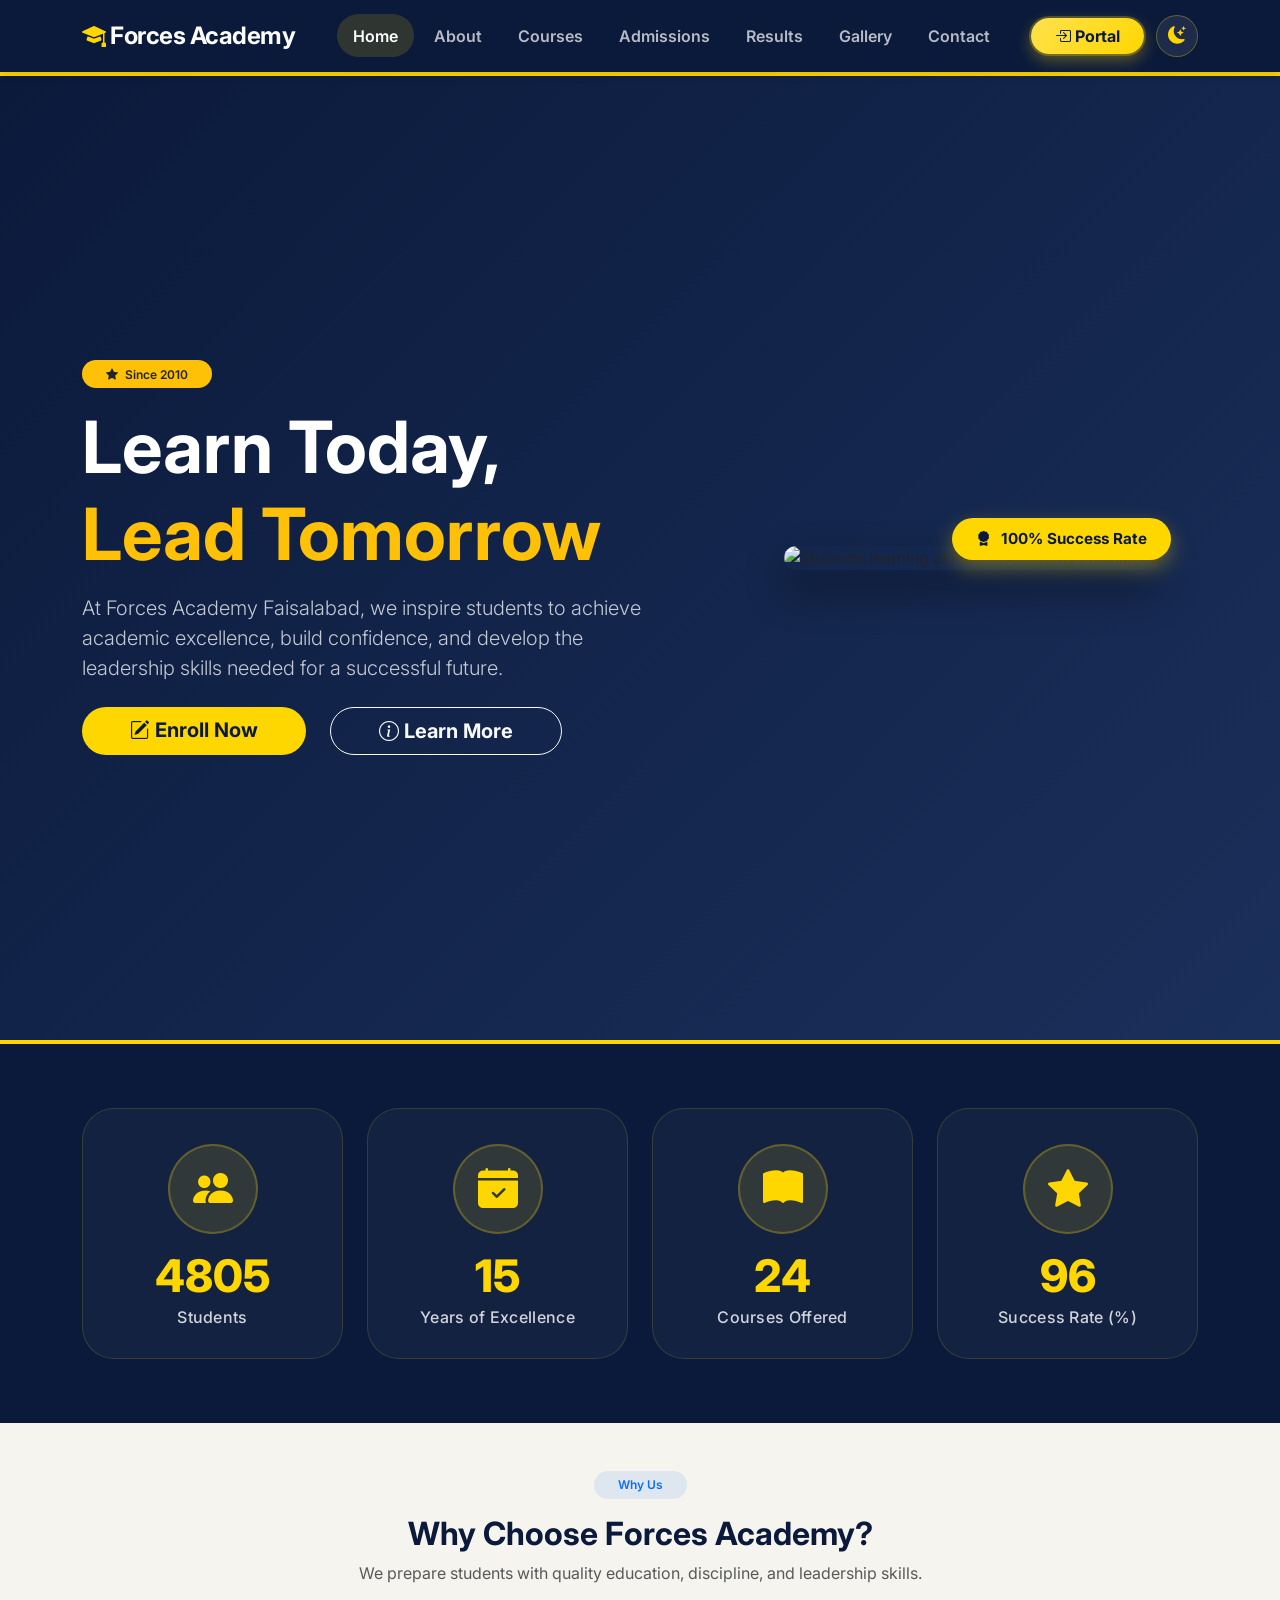
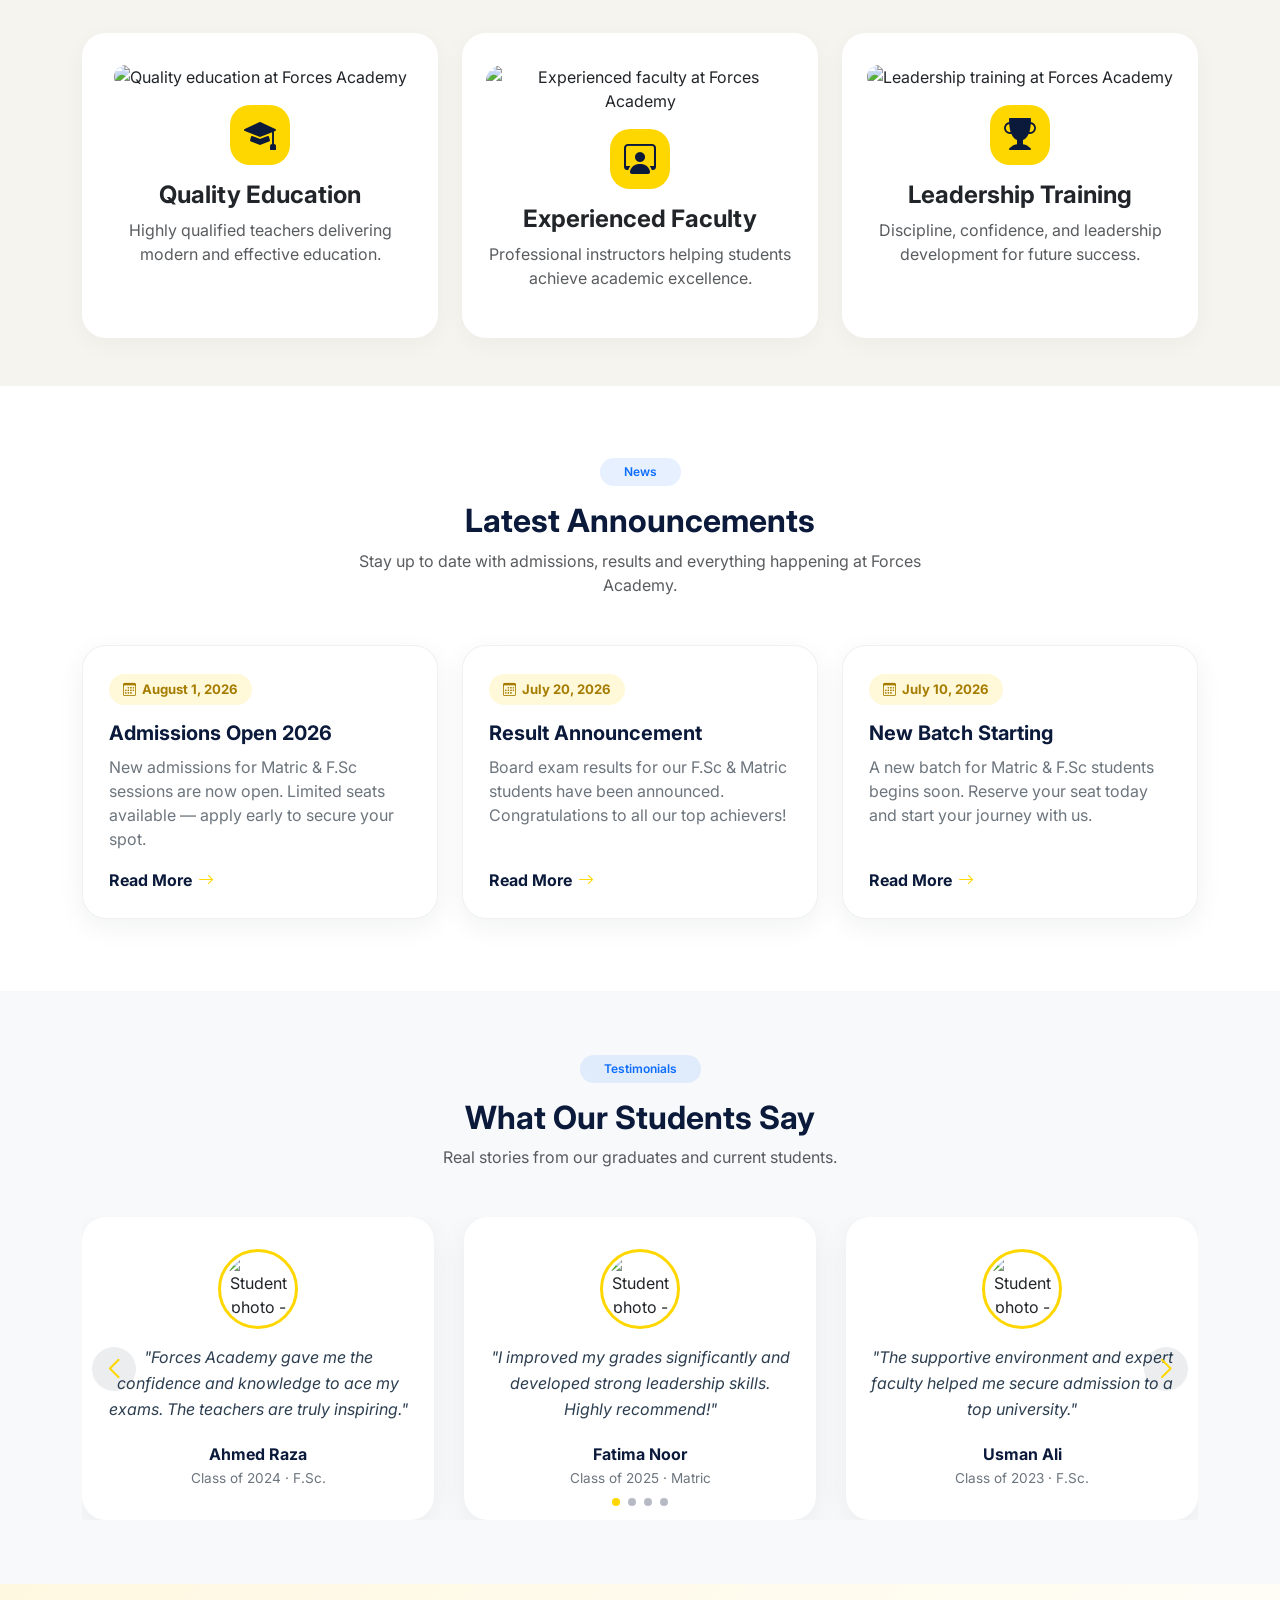
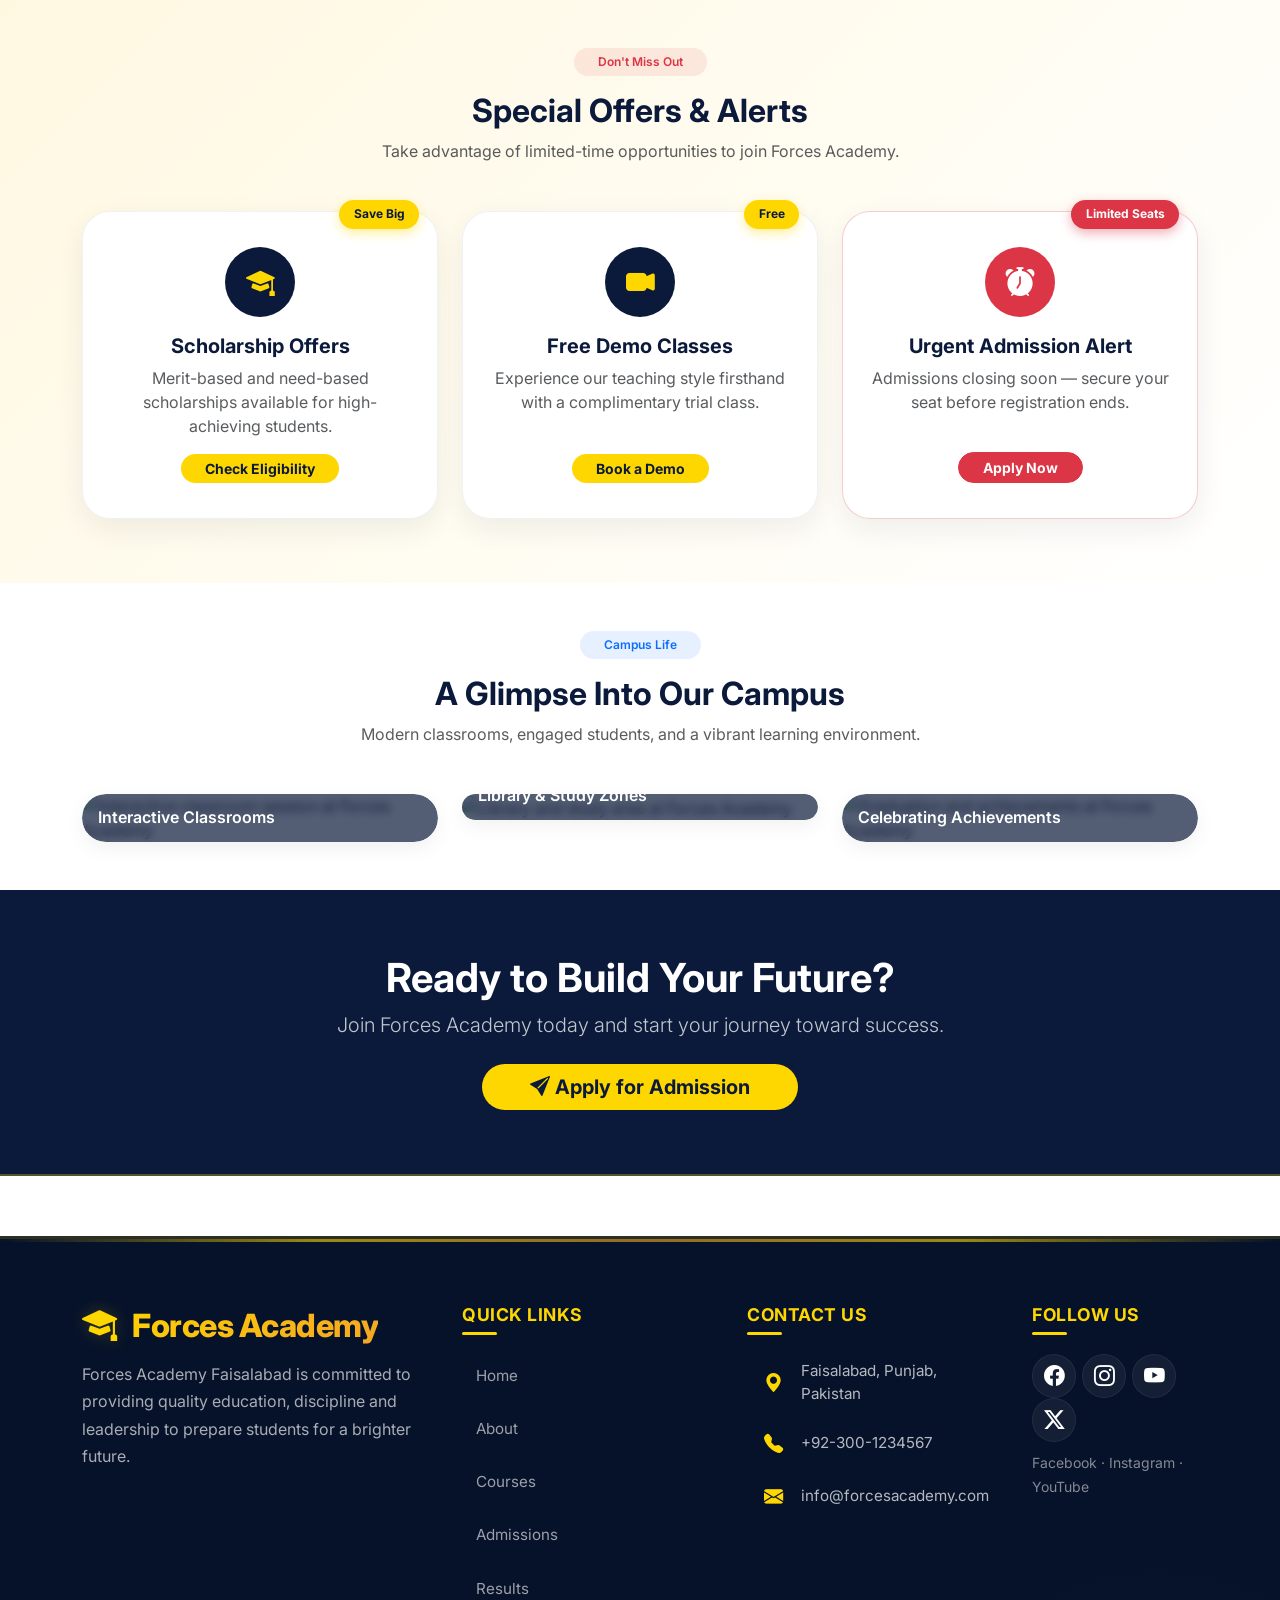
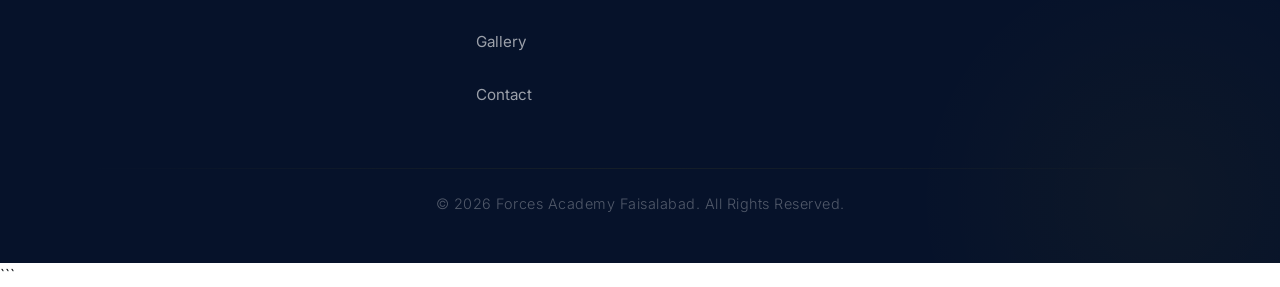
==== commit 483627f7: "change the protal links and enhance the other function" ====
--- a/index.html
+++ b/index.html
@@ -920,7 +920,7 @@
                     <li class="nav-item"><a class="nav-link" href="contact.html">Contact</a></li>
                 </ul>
                 <!-- STEP 1: Student Portal button linked to the Full Stack LMS hosted URL -->
-                <a href="https://farhadlms.great-site.net/dashboard.php" target="_blank" class="btn btn-warning btn-portal rounded-pill px-4 fw-bold">
+                <a href="https://tehseenproject.ct.ws/profile.php" target="_blank" class="btn btn-warning btn-portal rounded-pill px-4 fw-bold">
                     <i class="bi bi-box-arrow-in-right"></i> Portal
                 </a>
                 <button id="darkModeToggle" type="button" title="Toggle dark mode" aria-label="Toggle dark mode">
